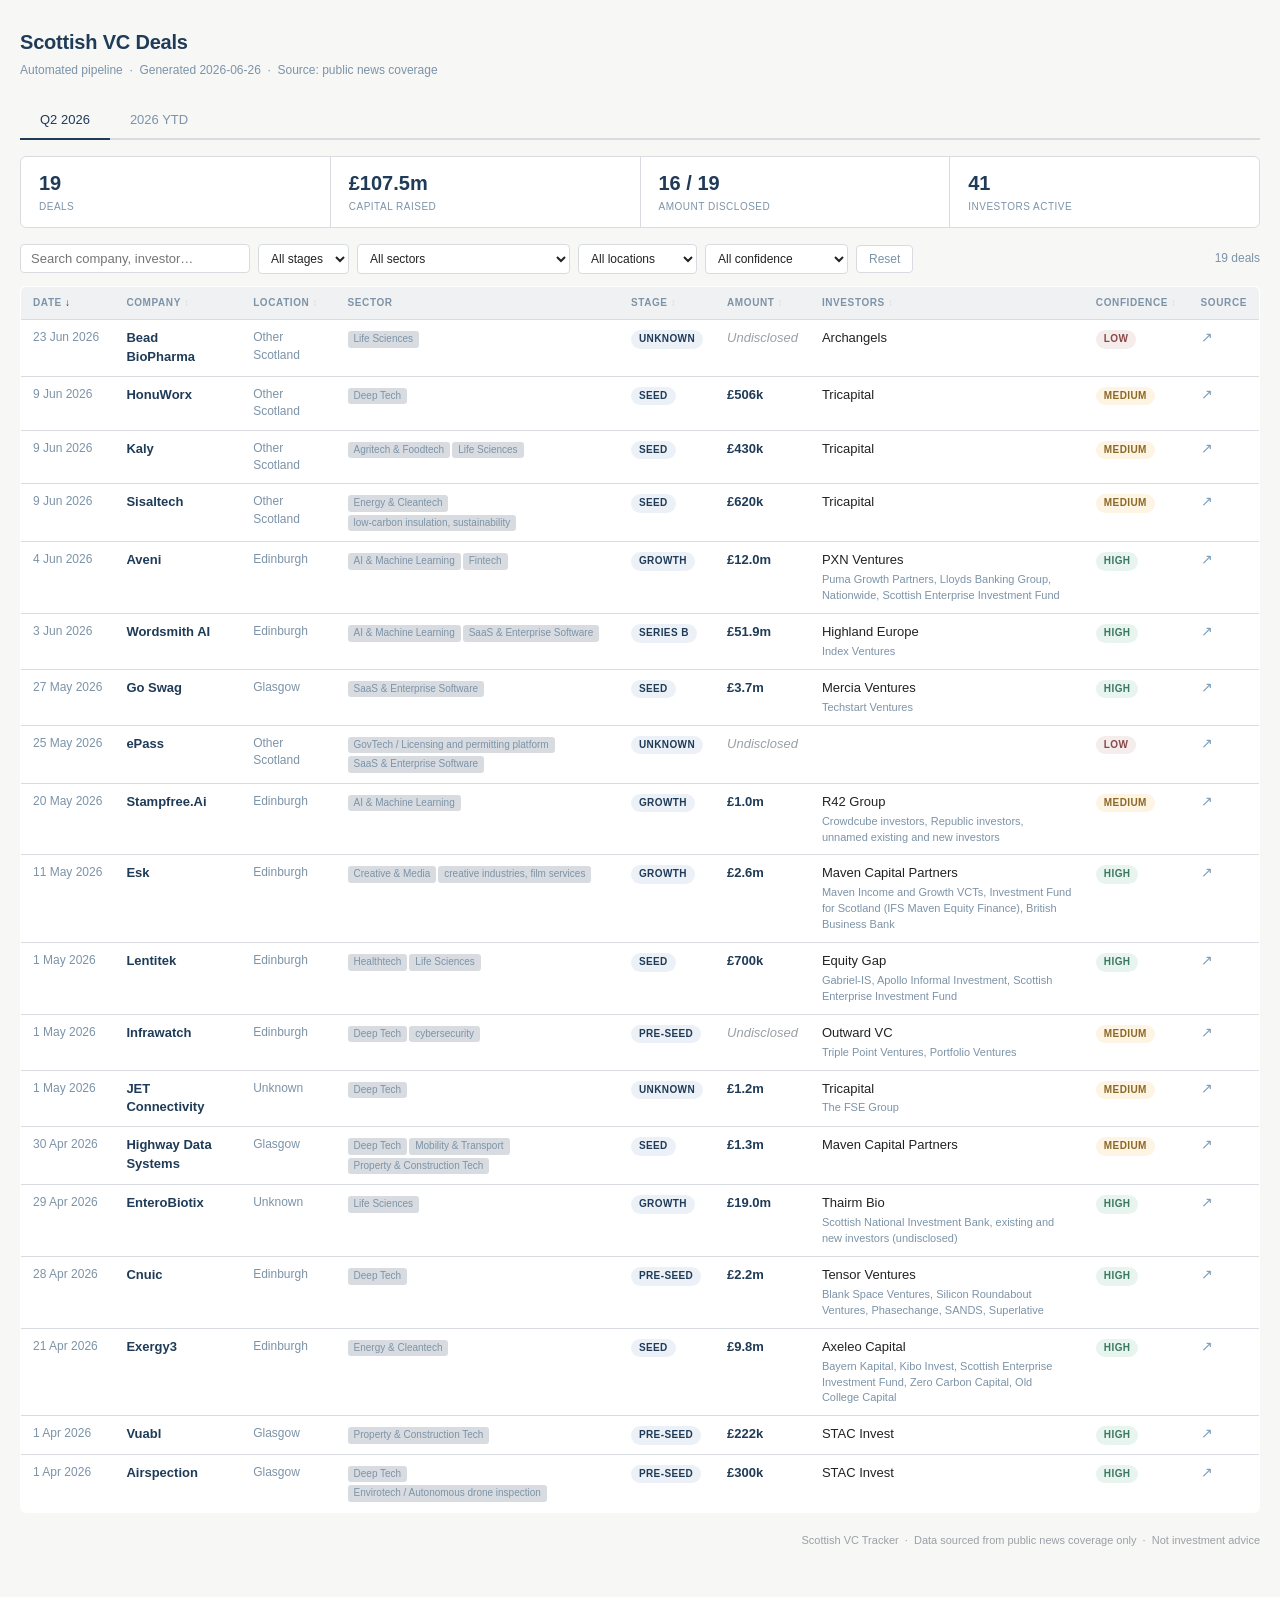
==== docs/deals/index.html @ 168deae0 "subfolders in docs folder" ====
<!DOCTYPE html>
<html lang="en">
<head>
  <meta charset="utf-8">
  <meta name="viewport" content="width=device-width, initial-scale=1">
  <title>Scottish VC Deals — Q2 2026 / 2026 YTD</title>
  <style>
    :root {
      --navy:       #1F3B57;
      --slate:      #7C93A8;
      --grey:       #9AA0A6;
      --light-grey: #D8DCE0;
      --blue:       #7B9EB9;
      --green:      #6BA58A;
      --gold:       #C49A5A;
      --maroon:     #A07878;
      --tan:        #A89B8C;
      --ink:        #222222;
      --bg:         #F7F7F6;
      --white:      #FFFFFF;
    }
    *, *::before, *::after { box-sizing: border-box; margin: 0; padding: 0; }
    body {
      font-family: "Helvetica Neue", Helvetica, Arial, sans-serif;
      font-size: 13px;
      color: var(--ink);
      background: var(--bg);
      line-height: 1.45;
    }
    a { color: inherit; text-decoration: none; }

    .container { max-width: 1280px; margin: 0 auto; padding: 28px 20px 48px; }

    /* ── header ── */
    header { margin-bottom: 24px; }
    header h1 { font-size: 20px; font-weight: 700; color: var(--navy); letter-spacing: -0.01em; }
    header p { color: var(--slate); font-size: 12px; margin-top: 5px; }

    /* ── tabs ── */
    .tabs {
      display: flex;
      gap: 0;
      margin-bottom: 16px;
      border-bottom: 2px solid var(--light-grey);
    }
    .tab {
      padding: 8px 20px;
      cursor: pointer;
      color: var(--slate);
      font-size: 13px;
      font-weight: 500;
      border-bottom: 2px solid transparent;
      margin-bottom: -2px;
      transition: color 0.1s;
    }
    .tab.active { color: var(--navy); border-bottom-color: var(--navy); }
    .tab:hover:not(.active) { color: var(--ink); }

    /* ── stats bar ── */
    .stats-bar {
      display: flex;
      flex-wrap: wrap;
      gap: 0;
      margin-bottom: 16px;
      background: var(--white);
      border: 1px solid var(--light-grey);
      border-radius: 6px;
      overflow: hidden;
    }
    .stat {
      flex: 1;
      min-width: 110px;
      padding: 12px 18px;
      border-right: 1px solid var(--light-grey);
    }
    .stat:last-child { border-right: none; }
    .stat-value { font-size: 20px; font-weight: 700; color: var(--navy); }
    .stat-label { font-size: 10px; color: var(--slate); text-transform: uppercase; letter-spacing: 0.05em; margin-top: 2px; }

    /* ── controls ── */
    .controls {
      display: flex;
      flex-wrap: wrap;
      align-items: center;
      gap: 8px;
      margin-bottom: 12px;
    }
    .controls input[type="text"] {
      padding: 6px 10px;
      border: 1px solid var(--light-grey);
      border-radius: 4px;
      font-size: 13px;
      width: 230px;
      background: var(--white);
      outline: none;
    }
    .controls input[type="text"]:focus { border-color: var(--blue); }
    .controls select {
      padding: 6px 8px;
      border: 1px solid var(--light-grey);
      border-radius: 4px;
      font-size: 12px;
      color: var(--ink);
      background: var(--white);
      cursor: pointer;
      outline: none;
    }
    .controls select:focus { border-color: var(--blue); }
    .btn-reset {
      padding: 6px 12px;
      border: 1px solid var(--light-grey);
      border-radius: 4px;
      background: var(--white);
      color: var(--slate);
      font-size: 12px;
      cursor: pointer;
    }
    .btn-reset:hover { color: var(--ink); border-color: var(--grey); }
    .result-count { color: var(--slate); font-size: 12px; margin-left: auto; }

    /* ── table ── */
    .table-wrap { overflow-x: auto; }
    table {
      width: 100%;
      border-collapse: collapse;
      background: var(--white);
      border: 1px solid var(--light-grey);
      border-radius: 6px;
      overflow: hidden;
      min-width: 860px;
    }
    thead th {
      text-align: left;
      padding: 9px 12px;
      font-size: 10px;
      font-weight: 600;
      color: var(--slate);
      text-transform: uppercase;
      letter-spacing: 0.06em;
      background: #F0F1F2;
      border-bottom: 1px solid var(--light-grey);
      white-space: nowrap;
      cursor: pointer;
      user-select: none;
    }
    thead th:last-child { cursor: default; }
    thead th:hover:not(:last-child) { color: var(--navy); }
    .sort-icon { color: var(--light-grey); margin-left: 3px; font-style: normal; }
    th.sort-asc .sort-icon, th.sort-desc .sort-icon { color: var(--navy); }
    tbody tr { border-bottom: 1px solid var(--light-grey); transition: background 0.08s; }
    tbody tr:last-child { border-bottom: none; }
    tbody tr:hover { background: #F4F5F6; }
    td { padding: 9px 12px; vertical-align: top; }

    /* ── cell styles ── */
    .date { color: var(--slate); white-space: nowrap; font-size: 12px; }
    .company-name { font-weight: 600; color: var(--navy); }
    .headline { font-size: 11px; color: var(--grey); margin-top: 2px; line-height: 1.35; max-width: 260px; }
    .location { color: var(--slate); font-size: 12px; }
    .sector-tag {
      display: inline-block;
      padding: 1px 6px;
      border-radius: 3px;
      background: var(--light-grey);
      color: var(--slate);
      font-size: 10px;
      margin: 1px 2px 1px 0;
      white-space: nowrap;
    }
    .badge {
      display: inline-block;
      padding: 2px 8px;
      border-radius: 10px;
      font-size: 10px;
      font-weight: 600;
      text-transform: uppercase;
      letter-spacing: 0.04em;
      white-space: nowrap;
    }
    .badge-stage { background: #ECF1F7; color: var(--navy); }
    .badge-high   { background: #E8F4EF; color: #3A7860; }
    .badge-medium { background: #FEF4E3; color: #8A6828; }
    .badge-low    { background: #F5ECEC; color: #8A4848; }
    .amount { font-weight: 600; color: var(--navy); white-space: nowrap; }
    .amount-undisclosed { color: var(--grey); font-style: italic; white-space: nowrap; }
    .lead-investor { font-weight: 500; }
    .other-investors { color: var(--slate); font-size: 11px; margin-top: 2px; }
    .source-link {
      color: var(--blue);
      font-size: 14px;
      display: inline-block;
      line-height: 1;
    }
    .source-link:hover { color: var(--navy); }

    /* ── no results ── */
    .no-results {
      display: none;
      text-align: center;
      padding: 48px 24px;
      color: var(--grey);
      background: var(--white);
      border: 1px solid var(--light-grey);
      border-radius: 6px;
      margin-top: 0;
    }

    /* ── footer ── */
    footer {
      margin-top: 20px;
      color: var(--grey);
      font-size: 11px;
      text-align: right;
    }
  </style>
</head>
<body>
<div class="container">

  <header>
    <h1>Scottish VC Deals</h1>
    <p>Automated pipeline &nbsp;·&nbsp; Generated 2026-06-26 &nbsp;·&nbsp; Source: public news coverage</p>
  </header>

  <div class="tabs">
    <div class="tab active" data-window="quarter" id="tab-quarter">Q2 2026</div>
    <div class="tab" data-window="ytd" id="tab-ytd">2026 YTD</div>
  </div>

  <div class="stats-bar">
    <div class="stat">
      <div class="stat-value" id="stat-deals">—</div>
      <div class="stat-label">Deals</div>
    </div>
    <div class="stat">
      <div class="stat-value" id="stat-capital">—</div>
      <div class="stat-label">Capital raised</div>
    </div>
    <div class="stat">
      <div class="stat-value" id="stat-disclosed">—</div>
      <div class="stat-label">Amount disclosed</div>
    </div>
    <div class="stat">
      <div class="stat-value" id="stat-investors">—</div>
      <div class="stat-label">Investors active</div>
    </div>
  </div>

  <div class="controls">
    <input type="text" id="search" placeholder="Search company, investor…" autocomplete="off">
    <select id="filter-stage"><option value="">All stages</option></select>
    <select id="filter-sector"><option value="">All sectors</option></select>
    <select id="filter-location"><option value="">All locations</option></select>
    <select id="filter-confidence">
      <option value="">All confidence</option>
      <option value="high">High confidence</option>
      <option value="medium">Medium confidence</option>
      <option value="low">Low confidence</option>
    </select>
    <button class="btn-reset" id="btn-reset">Reset</button>
    <span class="result-count" id="result-count"></span>
  </div>

  <div class="table-wrap">
    <table id="deals-table">
      <thead>
        <tr>
          <th data-col="announcement_date">Date<i class="sort-icon">↕</i></th>
          <th data-col="company_name">Company<i class="sort-icon">↕</i></th>
          <th data-col="company_location">Location<i class="sort-icon">↕</i></th>
          <th>Sector</th>
          <th data-col="round_type">Stage<i class="sort-icon">↕</i></th>
          <th data-col="amount_gbp_millions">Amount<i class="sort-icon">↕</i></th>
          <th data-col="lead_investor">Investors<i class="sort-icon">↕</i></th>
          <th data-col="confidence">Confidence<i class="sort-icon">↕</i></th>
          <th>Source</th>
        </tr>
      </thead>
      <tbody id="deals-tbody"></tbody>
    </table>
    <div class="no-results" id="no-results">No deals match your filters.</div>
  </div>

  <footer>Scottish VC Tracker &nbsp;·&nbsp; Data sourced from public news coverage only &nbsp;·&nbsp; Not investment advice</footer>

</div>
<script>
const DATA = {"quarter_label":"Q2 2026","year":2026,"generated":"2026-06-26","quarter_deals":[{"id":"bead-biopharma_unknown_2026-06-23","company_name":"Bead BioPharma","company_location":"Other Scotland","company_sectors":["Life Sciences"],"round_type":"Unknown","amount_gbp_millions":null,"investors":["Archangels"],"lead_investor":"Archangels","announcement_date":"2026-06-23","source_url":"https://angelcapital.scot/news/scottish-biotech-bead-biopharma-emerges-from-stealth-mode-with-novel-cancer-drug-platform/","headline":"Scottish biotech Bead BioPharma emerges from stealth mode with novel cancer drug platform","confidence":"low"},{"id":"honuworx_seed_2026-06-09","company_name":"HonuWorx","company_location":"Other Scotland","company_sectors":["Deep Tech"],"round_type":"Seed","amount_gbp_millions":0.506,"investors":["Tricapital"],"lead_investor":"Tricapital","announcement_date":"2026-06-09","source_url":"https://angelcapital.scot/deals/tricapital-scots-syndicate-leads-3m-plus-deals-and-unveils-key-hire/","headline":"Tricapital: Scots syndicate leads £3m-plus deals and unveils key hire","confidence":"medium"},{"id":"kaly_seed_2026-06-09","company_name":"Kaly","company_location":"Other Scotland","company_sectors":["Agritech & Foodtech","Life Sciences"],"round_type":"Seed","amount_gbp_millions":0.43,"investors":["Tricapital"],"lead_investor":"Tricapital","announcement_date":"2026-06-09","source_url":"https://angelcapital.scot/deals/tricapital-scots-syndicate-leads-3m-plus-deals-and-unveils-key-hire/","headline":"Tricapital: Scots syndicate leads £3m-plus deals and unveils key hire","confidence":"medium"},{"id":"sisaltech_seed_2026-06-09","company_name":"Sisaltech","company_location":"Other Scotland","company_sectors":["Energy & Cleantech","low-carbon insulation, sustainability"],"round_type":"Seed","amount_gbp_millions":0.62,"investors":["Tricapital"],"lead_investor":"Tricapital","announcement_date":"2026-06-09","source_url":"https://angelcapital.scot/deals/tricapital-scots-syndicate-leads-3m-plus-deals-and-unveils-key-hire/","headline":"Tricapital: Scots syndicate leads £3m-plus deals and unveils key hire","confidence":"medium"},{"id":"aveni_growth_2026-06-04","company_name":"Aveni","company_location":"Edinburgh","company_sectors":["AI & Machine Learning","Fintech"],"round_type":"Growth","amount_gbp_millions":12.0,"investors":["PXN Ventures","Puma Growth Partners","Lloyds Banking Group","Nationwide","Scottish Enterprise Investment Fund"],"lead_investor":"PXN Ventures","announcement_date":"2026-06-04","source_url":"https://scottishfinancialreview.com/2026/06/04/aveni-edinburgh-ai-wealth-startup-raises-12m/","headline":"Aveni, Edinburgh AI wealth startup, raises £12m","confidence":"high"},{"id":"wordsmith-ai_series-b_2026-06-03","company_name":"Wordsmith AI","company_location":"Edinburgh","company_sectors":["AI & Machine Learning","SaaS & Enterprise Software"],"round_type":"Series B","amount_gbp_millions":51.87,"investors":["Highland Europe","Index Ventures"],"lead_investor":"Highland Europe","announcement_date":"2026-06-03","source_url":"https://www.eu-startups.com/2026/06/edinburgh-based-wordsmith-raises-e60-2-million-series-b-to-scale-legal-ai-platform-for-in-house-teams/","headline":"Edinburgh-based Wordsmith raises €60.2 million Series B to scale legal AI platform","confidence":"high"},{"id":"go-swag_seed_2026-05-27","company_name":"Go Swag","company_location":"Glasgow","company_sectors":["SaaS & Enterprise Software"],"round_type":"Seed","amount_gbp_millions":3.705,"investors":["Mercia Ventures","Techstart Ventures"],"lead_investor":"Mercia Ventures","announcement_date":"2026-05-27","source_url":"https://www.uktechnews.info/category/region/scotland/","headline":"Go Swag raises $5 million led by Mercia Ventures","confidence":"high"},{"id":"epass_unknown_2026-05-25","company_name":"ePass","company_location":"Other Scotland","company_sectors":["GovTech / Licensing and permitting platform","SaaS & Enterprise Software"],"round_type":"Unknown","amount_gbp_millions":null,"investors":[],"lead_investor":"","announcement_date":"2026-05-25","source_url":"https://scottishbusinessnews.net/govtech-startup-epass-rolls-out-nationwide-platform-after-1m-debut-year/","headline":"GovTech startup ePass rolls out nationwide platform after £1m debut year","confidence":"low"},{"id":"stampfreeai_growth_2026-05-20","company_name":"Stampfree.Ai","company_location":"Edinburgh","company_sectors":["AI & Machine Learning"],"round_type":"Growth","amount_gbp_millions":1.03,"investors":["R42 Group","Crowdcube investors","Republic investors","unnamed existing and new investors"],"lead_investor":"R42 Group","announcement_date":"2026-05-20","source_url":"https://www.digit.fyi/edinburgh-ai-ecommerce-firm-raises-over-1m-in-new-investment/","headline":"Edinburgh AI ecommerce firm raises over £1m in new investment","confidence":"medium"},{"id":"esk_growth_2026-05-11","company_name":"Esk","company_location":"Edinburgh","company_sectors":["Creative & Media","creative industries, film services"],"round_type":"Growth","amount_gbp_millions":2.6,"investors":["Maven Capital Partners","Maven Income and Growth VCTs","Investment Fund for Scotland (IFS Maven Equity Finance)","British Business Bank"],"lead_investor":"Maven Capital Partners","announcement_date":"2026-05-11","source_url":"https://www.mavencp.com/latest-news/maven-leads-2.6-million-funding-round-in-esk","headline":"Maven leads £2.6 million funding round in Esk","confidence":"high"},{"id":"lentitek_seed_2026-05-01","company_name":"Lentitek","company_location":"Edinburgh","company_sectors":["Healthtech","Life Sciences"],"round_type":"Seed","amount_gbp_millions":0.7,"investors":["Equity Gap","Gabriel-IS","Apollo Informal Investment","Scottish Enterprise Investment Fund"],"lead_investor":"Equity Gap","announcement_date":"2026-05-01","source_url":"https://angelcapital.scot/news/lentitek-raises-700k-for-cancer-treatment-technology/","headline":"Lentitek raises £700k for cancer treatment technology","confidence":"high"},{"id":"infrawatch_pre-seed_2026-05-01","company_name":"Infrawatch","company_location":"Edinburgh","company_sectors":["Deep Tech","cybersecurity"],"round_type":"Pre-Seed","amount_gbp_millions":null,"investors":["Outward VC","Triple Point Ventures","Portfolio Ventures"],"lead_investor":"Outward VC","announcement_date":"2026-05-01","source_url":"https://theedinburghreporter.co.uk/2026/05/edinburgh-cyber-security-start-up-raises-millions-in-pre-seed-round/","headline":"Edinburgh cyber security start up raises millions in pre-seed round","confidence":"medium"},{"id":"jet-connectivity_unknown_2026-05-01","company_name":"JET Connectivity","company_location":"Unknown","company_sectors":["Deep Tech"],"round_type":"Unknown","amount_gbp_millions":1.2,"investors":["Tricapital","The FSE Group"],"lead_investor":"Tricapital","announcement_date":"2026-05-01","source_url":"https://angelcapital.scot/deals/tricapital-angels-leads-1-2m-investment-into-sovereign-dual-use-5g-solutions/","headline":"TRICAPITAL Angels leads £1.2m investment into sovereign dual use 5G solutions","confidence":"medium"},{"id":"highway-data-systems_seed_2026-04-30","company_name":"Highway Data Systems","company_location":"Glasgow","company_sectors":["Deep Tech","Mobility & Transport","Property & Construction Tech"],"round_type":"Seed","amount_gbp_millions":1.25,"investors":["Maven Capital Partners"],"lead_investor":"Maven Capital Partners","announcement_date":"2026-04-30","source_url":"https://www.uktechnews.info/category/region/scotland/","headline":"Investment Fund for Scotland Maven Equity Finance invests £1.25 million in Highway Data Systems","confidence":"medium"},{"id":"enterobiotix_growth_2026-04-29","company_name":"EnteroBiotix","company_location":"Unknown","company_sectors":["Life Sciences"],"round_type":"Growth","amount_gbp_millions":19.0,"investors":["Thairm Bio","Scottish National Investment Bank","existing and new investors (undisclosed)"],"lead_investor":"Thairm Bio","announcement_date":"2026-04-29","source_url":"https://scottishfinancialreview.com/2026/04/29/enterobiotix-bellshill-biopharma-raises-19m/","headline":"EnteroBiotix, Bellshill biopharma, raises £19m","confidence":"high"},{"id":"cnuic_pre-seed_2026-04-28","company_name":"Cnuic","company_location":"Edinburgh","company_sectors":["Deep Tech"],"round_type":"Pre-Seed","amount_gbp_millions":2.223,"investors":["Tensor Ventures","Blank Space Ventures","Silicon Roundabout Ventures","Phasechange","SANDS","Superlative"],"lead_investor":"Tensor Ventures","announcement_date":"2026-04-28","source_url":"https://tech.eu/2026/04/28/cnuic-secures-eur3m-pre-seed-to-unlock-next-generation-photonic-chip-production/","headline":"Cnuic secures $3m pre-seed to unlock next-generation photonic chip production","confidence":"high"},{"id":"exergy3_seed_2026-04-21","company_name":"Exergy3","company_location":"Edinburgh","company_sectors":["Energy & Cleantech"],"round_type":"Seed","amount_gbp_millions":9.838,"investors":["Axeleo Capital","Bayern Kapital","Kibo Invest","Scottish Enterprise Investment Fund","Zero Carbon Capital","Old College Capital"],"lead_investor":"Axeleo Capital","announcement_date":"2026-04-21","source_url":"https://www.eu-startups.com/2026/04/edinburghs-exergy3-raises-e11-4-million-to-turn-surplus-renewable-power-into-clean-industrial-heat/","headline":"Edinburgh's Exergy3 raises €11.4 million to turn surplus renewable power into clean industrial heat","confidence":"high"},{"id":"vuabl_pre-seed_2026-04-01","company_name":"Vuabl","company_location":"Glasgow","company_sectors":["Property & Construction Tech"],"round_type":"Pre-Seed","amount_gbp_millions":0.222,"investors":["STAC Invest"],"lead_investor":"STAC Invest","announcement_date":"2026-04-01","source_url":"https://businesscloud.co.uk/live-blog/stac-backs-three-scottish-deeptech-companies/","headline":"STAC backs three Scottish deeptech companies with £772k","confidence":"high"},{"id":"airspection_pre-seed_2026-04-01","company_name":"Airspection","company_location":"Glasgow","company_sectors":["Deep Tech","Envirotech / Autonomous drone inspection"],"round_type":"Pre-Seed","amount_gbp_millions":0.3,"investors":["STAC Invest"],"lead_investor":"STAC Invest","announcement_date":"2026-04-01","source_url":"https://businesscloud.co.uk/live-blog/stac-backs-three-scottish-deeptech-companies/","headline":"STAC backs three Scottish deeptech companies with £772k","confidence":"high"}],"ytd_deals":[{"id":"bead-biopharma_unknown_2026-06-23","company_name":"Bead BioPharma","company_location":"Other Scotland","company_sectors":["Life Sciences"],"round_type":"Unknown","amount_gbp_millions":null,"investors":["Archangels"],"lead_investor":"Archangels","announcement_date":"2026-06-23","source_url":"https://angelcapital.scot/news/scottish-biotech-bead-biopharma-emerges-from-stealth-mode-with-novel-cancer-drug-platform/","headline":"Scottish biotech Bead BioPharma emerges from stealth mode with novel cancer drug platform","confidence":"low"},{"id":"honuworx_seed_2026-06-09","company_name":"HonuWorx","company_location":"Other Scotland","company_sectors":["Deep Tech"],"round_type":"Seed","amount_gbp_millions":0.506,"investors":["Tricapital"],"lead_investor":"Tricapital","announcement_date":"2026-06-09","source_url":"https://angelcapital.scot/deals/tricapital-scots-syndicate-leads-3m-plus-deals-and-unveils-key-hire/","headline":"Tricapital: Scots syndicate leads £3m-plus deals and unveils key hire","confidence":"medium"},{"id":"kaly_seed_2026-06-09","company_name":"Kaly","company_location":"Other Scotland","company_sectors":["Agritech & Foodtech","Life Sciences"],"round_type":"Seed","amount_gbp_millions":0.43,"investors":["Tricapital"],"lead_investor":"Tricapital","announcement_date":"2026-06-09","source_url":"https://angelcapital.scot/deals/tricapital-scots-syndicate-leads-3m-plus-deals-and-unveils-key-hire/","headline":"Tricapital: Scots syndicate leads £3m-plus deals and unveils key hire","confidence":"medium"},{"id":"sisaltech_seed_2026-06-09","company_name":"Sisaltech","company_location":"Other Scotland","company_sectors":["Energy & Cleantech","low-carbon insulation, sustainability"],"round_type":"Seed","amount_gbp_millions":0.62,"investors":["Tricapital"],"lead_investor":"Tricapital","announcement_date":"2026-06-09","source_url":"https://angelcapital.scot/deals/tricapital-scots-syndicate-leads-3m-plus-deals-and-unveils-key-hire/","headline":"Tricapital: Scots syndicate leads £3m-plus deals and unveils key hire","confidence":"medium"},{"id":"aveni_growth_2026-06-04","company_name":"Aveni","company_location":"Edinburgh","company_sectors":["AI & Machine Learning","Fintech"],"round_type":"Growth","amount_gbp_millions":12.0,"investors":["PXN Ventures","Puma Growth Partners","Lloyds Banking Group","Nationwide","Scottish Enterprise Investment Fund"],"lead_investor":"PXN Ventures","announcement_date":"2026-06-04","source_url":"https://scottishfinancialreview.com/2026/06/04/aveni-edinburgh-ai-wealth-startup-raises-12m/","headline":"Aveni, Edinburgh AI wealth startup, raises £12m","confidence":"high"},{"id":"wordsmith-ai_series-b_2026-06-03","company_name":"Wordsmith AI","company_location":"Edinburgh","company_sectors":["AI & Machine Learning","SaaS & Enterprise Software"],"round_type":"Series B","amount_gbp_millions":51.87,"investors":["Highland Europe","Index Ventures"],"lead_investor":"Highland Europe","announcement_date":"2026-06-03","source_url":"https://www.eu-startups.com/2026/06/edinburgh-based-wordsmith-raises-e60-2-million-series-b-to-scale-legal-ai-platform-for-in-house-teams/","headline":"Edinburgh-based Wordsmith raises €60.2 million Series B to scale legal AI platform","confidence":"high"},{"id":"go-swag_seed_2026-05-27","company_name":"Go Swag","company_location":"Glasgow","company_sectors":["SaaS & Enterprise Software"],"round_type":"Seed","amount_gbp_millions":3.705,"investors":["Mercia Ventures","Techstart Ventures"],"lead_investor":"Mercia Ventures","announcement_date":"2026-05-27","source_url":"https://www.uktechnews.info/category/region/scotland/","headline":"Go Swag raises $5 million led by Mercia Ventures","confidence":"high"},{"id":"epass_unknown_2026-05-25","company_name":"ePass","company_location":"Other Scotland","company_sectors":["GovTech / Licensing and permitting platform","SaaS & Enterprise Software"],"round_type":"Unknown","amount_gbp_millions":null,"investors":[],"lead_investor":"","announcement_date":"2026-05-25","source_url":"https://scottishbusinessnews.net/govtech-startup-epass-rolls-out-nationwide-platform-after-1m-debut-year/","headline":"GovTech startup ePass rolls out nationwide platform after £1m debut year","confidence":"low"},{"id":"stampfreeai_growth_2026-05-20","company_name":"Stampfree.Ai","company_location":"Edinburgh","company_sectors":["AI & Machine Learning"],"round_type":"Growth","amount_gbp_millions":1.03,"investors":["R42 Group","Crowdcube investors","Republic investors","unnamed existing and new investors"],"lead_investor":"R42 Group","announcement_date":"2026-05-20","source_url":"https://www.digit.fyi/edinburgh-ai-ecommerce-firm-raises-over-1m-in-new-investment/","headline":"Edinburgh AI ecommerce firm raises over £1m in new investment","confidence":"medium"},{"id":"esk_growth_2026-05-11","company_name":"Esk","company_location":"Edinburgh","company_sectors":["Creative & Media","creative industries, film services"],"round_type":"Growth","amount_gbp_millions":2.6,"investors":["Maven Capital Partners","Maven Income and Growth VCTs","Investment Fund for Scotland (IFS Maven Equity Finance)","British Business Bank"],"lead_investor":"Maven Capital Partners","announcement_date":"2026-05-11","source_url":"https://www.mavencp.com/latest-news/maven-leads-2.6-million-funding-round-in-esk","headline":"Maven leads £2.6 million funding round in Esk","confidence":"high"},{"id":"lentitek_seed_2026-05-01","company_name":"Lentitek","company_location":"Edinburgh","company_sectors":["Healthtech","Life Sciences"],"round_type":"Seed","amount_gbp_millions":0.7,"investors":["Equity Gap","Gabriel-IS","Apollo Informal Investment","Scottish Enterprise Investment Fund"],"lead_investor":"Equity Gap","announcement_date":"2026-05-01","source_url":"https://angelcapital.scot/news/lentitek-raises-700k-for-cancer-treatment-technology/","headline":"Lentitek raises £700k for cancer treatment technology","confidence":"high"},{"id":"infrawatch_pre-seed_2026-05-01","company_name":"Infrawatch","company_location":"Edinburgh","company_sectors":["Deep Tech","cybersecurity"],"round_type":"Pre-Seed","amount_gbp_millions":null,"investors":["Outward VC","Triple Point Ventures","Portfolio Ventures"],"lead_investor":"Outward VC","announcement_date":"2026-05-01","source_url":"https://theedinburghreporter.co.uk/2026/05/edinburgh-cyber-security-start-up-raises-millions-in-pre-seed-round/","headline":"Edinburgh cyber security start up raises millions in pre-seed round","confidence":"medium"},{"id":"jet-connectivity_unknown_2026-05-01","company_name":"JET Connectivity","company_location":"Unknown","company_sectors":["Deep Tech"],"round_type":"Unknown","amount_gbp_millions":1.2,"investors":["Tricapital","The FSE Group"],"lead_investor":"Tricapital","announcement_date":"2026-05-01","source_url":"https://angelcapital.scot/deals/tricapital-angels-leads-1-2m-investment-into-sovereign-dual-use-5g-solutions/","headline":"TRICAPITAL Angels leads £1.2m investment into sovereign dual use 5G solutions","confidence":"medium"},{"id":"highway-data-systems_seed_2026-04-30","company_name":"Highway Data Systems","company_location":"Glasgow","company_sectors":["Deep Tech","Mobility & Transport","Property & Construction Tech"],"round_type":"Seed","amount_gbp_millions":1.25,"investors":["Maven Capital Partners"],"lead_investor":"Maven Capital Partners","announcement_date":"2026-04-30","source_url":"https://www.uktechnews.info/category/region/scotland/","headline":"Investment Fund for Scotland Maven Equity Finance invests £1.25 million in Highway Data Systems","confidence":"medium"},{"id":"enterobiotix_growth_2026-04-29","company_name":"EnteroBiotix","company_location":"Unknown","company_sectors":["Life Sciences"],"round_type":"Growth","amount_gbp_millions":19.0,"investors":["Thairm Bio","Scottish National Investment Bank","existing and new investors (undisclosed)"],"lead_investor":"Thairm Bio","announcement_date":"2026-04-29","source_url":"https://scottishfinancialreview.com/2026/04/29/enterobiotix-bellshill-biopharma-raises-19m/","headline":"EnteroBiotix, Bellshill biopharma, raises £19m","confidence":"high"},{"id":"cnuic_pre-seed_2026-04-28","company_name":"Cnuic","company_location":"Edinburgh","company_sectors":["Deep Tech"],"round_type":"Pre-Seed","amount_gbp_millions":2.223,"investors":["Tensor Ventures","Blank Space Ventures","Silicon Roundabout Ventures","Phasechange","SANDS","Superlative"],"lead_investor":"Tensor Ventures","announcement_date":"2026-04-28","source_url":"https://tech.eu/2026/04/28/cnuic-secures-eur3m-pre-seed-to-unlock-next-generation-photonic-chip-production/","headline":"Cnuic secures $3m pre-seed to unlock next-generation photonic chip production","confidence":"high"},{"id":"exergy3_seed_2026-04-21","company_name":"Exergy3","company_location":"Edinburgh","company_sectors":["Energy & Cleantech"],"round_type":"Seed","amount_gbp_millions":9.838,"investors":["Axeleo Capital","Bayern Kapital","Kibo Invest","Scottish Enterprise Investment Fund","Zero Carbon Capital","Old College Capital"],"lead_investor":"Axeleo Capital","announcement_date":"2026-04-21","source_url":"https://www.eu-startups.com/2026/04/edinburghs-exergy3-raises-e11-4-million-to-turn-surplus-renewable-power-into-clean-industrial-heat/","headline":"Edinburgh's Exergy3 raises €11.4 million to turn surplus renewable power into clean industrial heat","confidence":"high"},{"id":"vuabl_pre-seed_2026-04-01","company_name":"Vuabl","company_location":"Glasgow","company_sectors":["Property & Construction Tech"],"round_type":"Pre-Seed","amount_gbp_millions":0.222,"investors":["STAC Invest"],"lead_investor":"STAC Invest","announcement_date":"2026-04-01","source_url":"https://businesscloud.co.uk/live-blog/stac-backs-three-scottish-deeptech-companies/","headline":"STAC backs three Scottish deeptech companies with £772k","confidence":"high"},{"id":"airspection_pre-seed_2026-04-01","company_name":"Airspection","company_location":"Glasgow","company_sectors":["Deep Tech","Envirotech / Autonomous drone inspection"],"round_type":"Pre-Seed","amount_gbp_millions":0.3,"investors":["STAC Invest"],"lead_investor":"STAC Invest","announcement_date":"2026-04-01","source_url":"https://businesscloud.co.uk/live-blog/stac-backs-three-scottish-deeptech-companies/","headline":"STAC backs three Scottish deeptech companies with £772k","confidence":"high"},{"id":"bioliberty_series-a_2026-03-31","company_name":"Bioliberty","company_location":"Edinburgh","company_sectors":["Deep Tech","Healthtech","SaaS & Enterprise Software"],"round_type":"Series A","amount_gbp_millions":6.2,"investors":["Scottish National Investment Bank","Archangels","Eos Advisory","Old College Capital","Hanna Capital SEZC","Conduit Connect"],"lead_investor":"Scottish National Investment Bank","announcement_date":"2026-03-31","source_url":"https://angelcapital.scot/deals/healthtech-firm-bioliberty-to-accelerate-international-growth-with-new-investment/","headline":"Healthtech firm Bioliberty to accelerate international growth with new investment","confidence":"high"},{"id":"earth-blox_series-a_2026-03-31","company_name":"Earth Blox","company_location":"Edinburgh","company_sectors":["Climate tech / Nature risk analytics","Energy & Cleantech","Fintech","SaaS & Enterprise Software"],"round_type":"Series A","amount_gbp_millions":6.0,"investors":["PXN Ventures","Scottish Enterprise Investment Fund","Archangels","European Space Agency"],"lead_investor":"PXN Ventures","announcement_date":"2026-03-31","source_url":"https://angelcapital.scot/deals/earth-blox-secures-6m-to-help-businesses-and-banks-finance-the-transition-to-a-nature-positive-economy/","headline":"Earth Blox secures £6m to help businesses and banks finance the transition to a nature-positive economy","confidence":"high"},{"id":"entourage-ai_pre-seed_2026-03-18","company_name":"Entourage AI","company_location":"Glasgow","company_sectors":["AI & Machine Learning","Healthtech"],"round_type":"Pre-Seed","amount_gbp_millions":3.705,"investors":["Provision","GU Holdings Ltd (University of Glasgow)","David Peterson","Brad Peltz","angel investors"],"lead_investor":"Provision","announcement_date":"2026-03-18","source_url":"https://scottishfinancialreview.com/2026/03/18/entourage-ai-glasgow-uni-health-spinout-in-5m-raise/","headline":"Entourage AI, Glasgow uni health spinout, in $5m raise","confidence":"high"},{"id":"biocaptiva_seed_2026-03-10","company_name":"Biocaptiva","company_location":"Edinburgh","company_sectors":["Life Sciences"],"round_type":"Seed","amount_gbp_millions":1.58,"investors":["Archangels","Old College Capital","British Business Investments","Scottish Enterprise Investment Fund","EverQuest Capital Partners"],"lead_investor":"Archangels","announcement_date":"2026-03-10","source_url":"https://angelcapital.scot/deals/edinburgh-uni-spin-out-at-cutting-edge-of-cancer-research-gets-1-6m-injection/","headline":"Edinburgh Uni spin-out at cutting edge of cancer research gets £1.6m injection","confidence":"high"},{"id":"swurf_pre-seed_2026-03-09","company_name":"Swurf","company_location":"Edinburgh","company_sectors":["Property & Construction Tech","SaaS & Enterprise Software","Worktech / Flexible workspace platform"],"round_type":"Pre-Seed","amount_gbp_millions":0.2,"investors":["Gareth Williams (Skyscanner co-founder)","Anna Lagerqvist Christopherson (Boda Bars)","unnamed HNW investors"],"lead_investor":"","announcement_date":"2026-03-09","source_url":"https://dailybusinessgroup.co.uk/2026/03/gibson-raises-200k-to-expand-swurf-platform/","headline":"SWURF raises £200k to expand platform","confidence":"medium"},{"id":"tilebio_seed_2026-03-03","company_name":"TileBio","company_location":"Glasgow","company_sectors":["Healthtech","AI & Machine Learning"],"round_type":"Seed","amount_gbp_millions":1.6,"investors":["Twin Path Ventures","Scottish Enterprise Investment Fund","GU Holdings Ltd (University of Glasgow)"],"lead_investor":"Twin Path Ventures","announcement_date":"2026-03-03","source_url":"https://glasgowcityofscienceandinnovation.com/glasgow-healthtech-spinout-raises-1-6m-to-transform-cancer-diagnosis-with-ai/","headline":"Glasgow healthtech spinout raises £1.6m to transform cancer diagnosis with AI","confidence":"high"},{"id":"quantcore_seed_2026-03-02","company_name":"Quantcore","company_location":"Glasgow","company_sectors":["Deep Tech"],"round_type":"Seed","amount_gbp_millions":2.5,"investors":["PXN Ventures","Blackfinch Ventures","Scottish Enterprise Investment Fund","Quantum Exponential","STAC Invest"],"lead_investor":"PXN Ventures","announcement_date":"2026-03-02","source_url":"https://angelcapital.scot/news/scottish-quantum-hardware-company-raises-2-5m-to-build-uks-sovereign-manufacturing-capability/","headline":"Scottish quantum hardware company raises £2.5m to build UK's sovereign manufacturing capability","confidence":"high"},{"id":"launchpad_series-a_2026-02-16","company_name":"Launchpad","company_location":"Edinburgh","company_sectors":["AI & Machine Learning","Deep Tech"],"round_type":"Series A","amount_gbp_millions":8.151,"investors":["PXN Ventures","Scottish National Investment Bank","Scottish Enterprise Investment Fund","Lavrock Ventures","Squadra Ventures","Ericsson Ventures","Lockheed Martin Ventures"],"lead_investor":"","announcement_date":"2026-02-16","source_url":"https://angelcapital.scot/news/launchpad-announces-pxn-ventures-as-its-newest-strategic-investor/","headline":"Launchpad announces PXN Ventures as its newest strategic investor","confidence":"high"},{"id":"nami-surgical_growth_2026-01-29","company_name":"Nami Surgical","company_location":"Glasgow","company_sectors":["Healthtech","SaaS & Enterprise Software"],"round_type":"Growth","amount_gbp_millions":1.9,"investors":["Eos Advisory","Maven Capital Partners (Investment Fund for Scotland)","Scottish Enterprise Investment Fund"],"lead_investor":"Eos Advisory","announcement_date":"2026-01-29","source_url":"https://www.scottish-enterprise-mediacentre.com/news/ultrasonic-surgery-specialist-nami-appoints-nikki-palfrey-as-ceo-and-completes-latest-investment-round","headline":"Ultrasonic surgery specialist Nami appoints Nikki Palfrey as CEO and completes latest investment round","confidence":"high"},{"id":"carbogenics_seed_2026-01-19","company_name":"Carbogenics","company_location":"Edinburgh","company_sectors":["Energy & Cleantech"],"round_type":"Seed","amount_gbp_millions":2.223,"investors":["Dangerous Ventures","Green Angel Ventures","Old College Capital","Scottish Enterprise Investment Fund"],"lead_investor":"","announcement_date":"2026-01-19","source_url":"https://adbioresources.org/newsroom/member-press-release-3-million-investment-for-edinburgh-based-specialist-bio-carbon-designer-carbogenics/","headline":"$3 Million Investment for Edinburgh-Based Specialist Bio-Carbon Designer Carbogenics","confidence":"medium"}]};

let currentWindow = "quarter";
let sortCol = "announcement_date";
let sortDir = -1;
let searchQuery = "";
let filterStage = "";
let filterSector = "";
let filterLocation = "";
let filterConfidence = "";

const MONTHS = ["Jan","Feb","Mar","Apr","May","Jun","Jul","Aug","Sep","Oct","Nov","Dec"];

function fmtDate(d) {
  if (!d) return "";
  const [y, m, day] = d.split("-");
  return `${parseInt(day)} ${MONTHS[+m - 1]} ${y}`;
}

function fmtAmount(m) {
  if (m === null || m === undefined) return null;
  if (m >= 1000) return "£" + (m / 1000).toFixed(1) + "bn";
  if (m >= 1) return "£" + m.toFixed(1) + "m";
  return "£" + Math.round(m * 1000) + "k";
}

function getDeals() {
  return currentWindow === "quarter" ? DATA.quarter_deals : DATA.ytd_deals;
}

function populateFilters() {
  const all = DATA.ytd_deals;
  const stages = [...new Set(all.map(d => d.round_type).filter(Boolean))].sort();
  const sectors = [...new Set(all.flatMap(d => d.company_sectors || []))].sort();
  const locs = [...new Set(all.map(d => d.company_location).filter(Boolean))].sort();

  const stageEl = document.getElementById("filter-stage");
  stages.forEach(s => stageEl.append(new Option(s, s)));

  const sectorEl = document.getElementById("filter-sector");
  sectors.forEach(s => sectorEl.append(new Option(s.length > 30 ? s.slice(0, 28) + "…" : s, s)));

  const locEl = document.getElementById("filter-location");
  locs.forEach(l => locEl.append(new Option(l, l)));
}

function applyFilters(deals) {
  const q = searchQuery.toLowerCase();
  return deals.filter(d => {
    if (filterStage && d.round_type !== filterStage) return false;
    if (filterSector && !(d.company_sectors || []).includes(filterSector)) return false;
    if (filterLocation && d.company_location !== filterLocation) return false;
    if (filterConfidence && d.confidence !== filterConfidence) return false;
    if (q) {
      const hay = [
        d.company_name, d.company_location,
        (d.company_sectors || []).join(" "),
        (d.investors || []).join(" "),
        d.headline,
      ].join(" ").toLowerCase();
      if (!hay.includes(q)) return false;
    }
    return true;
  });
}

function applySort(deals) {
  return [...deals].sort((a, b) => {
    let va = a[sortCol], vb = b[sortCol];
    if (sortCol === "amount_gbp_millions") {
      va = va ?? -1; vb = vb ?? -1;
    } else {
      va = (Array.isArray(va) ? va.join(",") : va ?? "").toString();
      vb = (Array.isArray(vb) ? vb.join(",") : vb ?? "").toString();
    }
    if (va < vb) return -sortDir;
    if (va > vb) return sortDir;
    return 0;
  });
}

function updateStats(filtered) {
  const disclosed = filtered.filter(d => d.amount_gbp_millions != null);
  const capital = disclosed.reduce((s, d) => s + d.amount_gbp_millions, 0);
  const investors = new Set(filtered.flatMap(d => d.investors || []));

  document.getElementById("stat-deals").textContent = filtered.length;
  document.getElementById("stat-capital").textContent = disclosed.length ? fmtAmount(capital) : "—";
  document.getElementById("stat-disclosed").textContent = disclosed.length + " / " + filtered.length;
  document.getElementById("stat-investors").textContent = investors.size;
}

function updateSortHeaders() {
  document.querySelectorAll("thead th[data-col]").forEach(th => {
    th.classList.remove("sort-asc", "sort-desc");
    const icon = th.querySelector(".sort-icon");
    if (th.dataset.col === sortCol) {
      th.classList.add(sortDir === 1 ? "sort-asc" : "sort-desc");
      if (icon) icon.textContent = sortDir === 1 ? "↑" : "↓";
    } else {
      if (icon) icon.textContent = "↕";
    }
  });
}

function render() {
  const deals = getDeals();
  const filtered = applyFilters(deals);
  const sorted = applySort(filtered);

  updateStats(filtered);
  updateSortHeaders();

  const count = document.getElementById("result-count");
  count.textContent = filtered.length === deals.length
    ? deals.length + " deal" + (deals.length !== 1 ? "s" : "")
    : filtered.length + " of " + deals.length + " deals";

  const tbody = document.getElementById("deals-tbody");
  const noResults = document.getElementById("no-results");

  if (sorted.length === 0) {
    tbody.innerHTML = "";
    noResults.style.display = "block";
    return;
  }
  noResults.style.display = "none";

  const confClass = { high: "badge-high", medium: "badge-medium", low: "badge-low" };

  tbody.innerHTML = sorted.map(d => {
    const amt = fmtAmount(d.amount_gbp_millions);
    const amtHtml = amt
      ? `<span class="amount">${amt}</span>`
      : `<span class="amount-undisclosed">Undisclosed</span>`;

    const sectorHtml = (d.company_sectors || [])
      .map(s => `<span class="sector-tag">${s}</span>`).join("");

    const others = (d.investors || []).filter(i => i !== d.lead_investor);
    const investHtml = [
      d.lead_investor ? `<span class="lead-investor">${d.lead_investor}</span>` : "",
      others.length ? `<div class="other-investors">${others.join(", ")}</div>` : "",
    ].filter(Boolean).join("");

    const conf = d.confidence || "medium";
    const confLabel = conf.charAt(0).toUpperCase() + conf.slice(1);
    const cc = confClass[conf] || "badge-medium";

    const srcHtml = d.source_url
      ? `<a href="${d.source_url}" target="_blank" rel="noopener" class="source-link" title="${d.headline}">↗</a>`
      : "";

    return `<tr>
      <td class="date">${fmtDate(d.announcement_date)}</td>
      <td>
        <div class="company-name">${d.company_name}</div>
      </td>
      <td class="location">${d.company_location}</td>
      <td>${sectorHtml}</td>
      <td><span class="badge badge-stage">${d.round_type}</span></td>
      <td>${amtHtml}</td>
      <td>${investHtml}</td>
      <td><span class="badge ${cc}">${confLabel}</span></td>
      <td>${srcHtml}</td>
    </tr>`;
  }).join("");
}

// ── wire up events ──
document.querySelectorAll(".tab").forEach(tab => {
  tab.addEventListener("click", () => {
    currentWindow = tab.dataset.window;
    document.querySelectorAll(".tab").forEach(t => t.classList.toggle("active", t === tab));
    render();
  });
});

document.getElementById("search").addEventListener("input", e => {
  searchQuery = e.target.value;
  render();
});

[["filter-stage", v => filterStage = v],
 ["filter-sector", v => filterSector = v],
 ["filter-location", v => filterLocation = v],
 ["filter-confidence", v => filterConfidence = v]].forEach(([id, setter]) => {
  document.getElementById(id).addEventListener("change", e => {
    setter(e.target.value);
    render();
  });
});

document.getElementById("btn-reset").addEventListener("click", () => {
  document.getElementById("search").value = "";
  ["filter-stage","filter-sector","filter-location","filter-confidence"]
    .forEach(id => document.getElementById(id).value = "");
  searchQuery = filterStage = filterSector = filterLocation = filterConfidence = "";
  render();
});

document.querySelectorAll("thead th[data-col]").forEach(th => {
  th.addEventListener("click", () => {
    const col = th.dataset.col;
    if (col === sortCol) {
      sortDir *= -1;
    } else {
      sortCol = col;
      sortDir = (col === "announcement_date" || col === "amount_gbp_millions") ? -1 : 1;
    }
    render();
  });
});

populateFilters();
render();
</script>
</body>
</html>
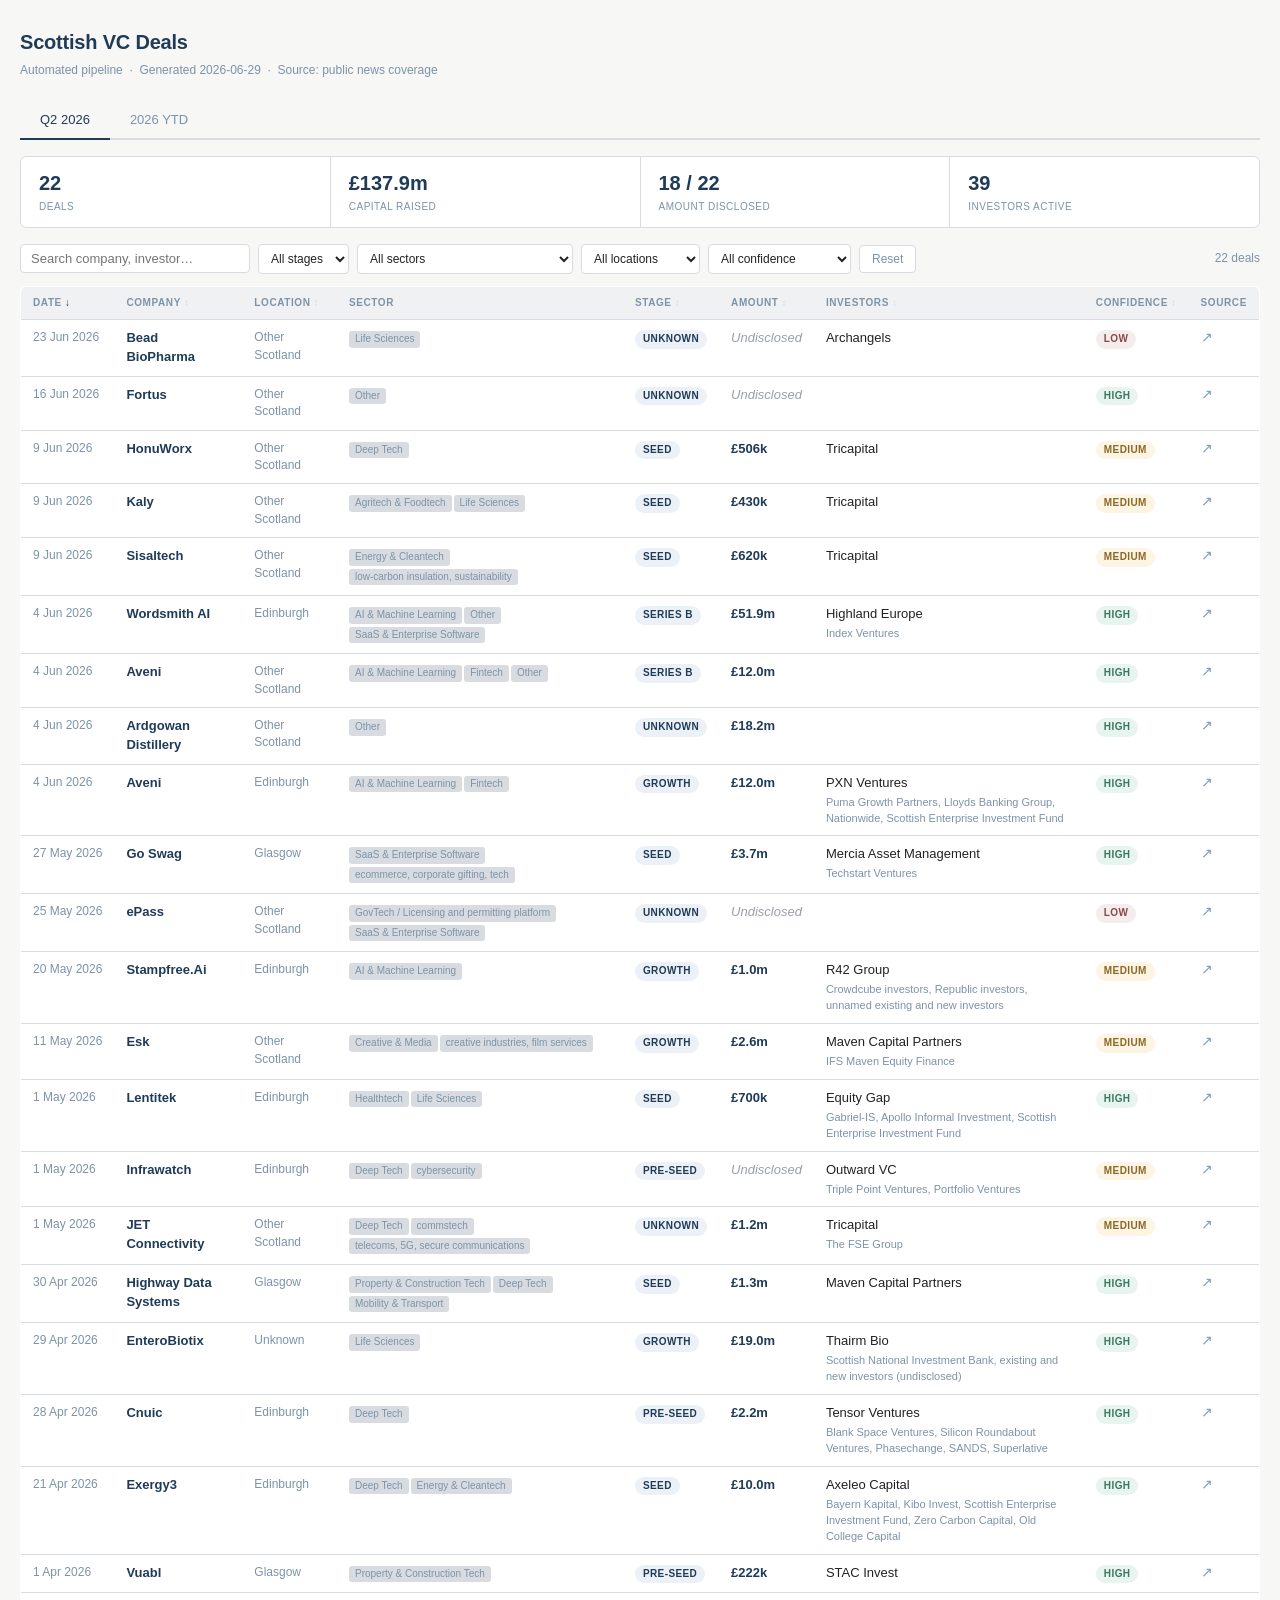
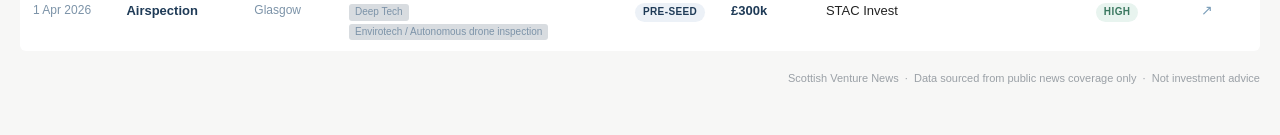
==== commit 9940167d: "publish 29 Jun 2026 weekly update to GitHub Pages Co-Authored-By: Claude Sonnet 4.6 <noreply@anthrop" ====
--- a/docs/deals/index.html
+++ b/docs/deals/index.html
@@ -219,7 +219,7 @@
 
   <header>
     <h1>Scottish VC Deals</h1>
-    <p>Automated pipeline &nbsp;·&nbsp; Generated 2026-06-26 &nbsp;·&nbsp; Source: public news coverage</p>
+    <p>Automated pipeline &nbsp;·&nbsp; Generated 2026-06-29 &nbsp;·&nbsp; Source: public news coverage</p>
   </header>
 
   <div class="tabs">
@@ -281,11 +281,11 @@
     <div class="no-results" id="no-results">No deals match your filters.</div>
   </div>
 
-  <footer>Scottish VC Tracker &nbsp;·&nbsp; Data sourced from public news coverage only &nbsp;·&nbsp; Not investment advice</footer>
+  <footer>Scottish Venture News &nbsp;·&nbsp; Data sourced from public news coverage only &nbsp;·&nbsp; Not investment advice</footer>
 
 </div>
 <script>
-const DATA = {"quarter_label":"Q2 2026","year":2026,"generated":"2026-06-26","quarter_deals":[{"id":"bead-biopharma_unknown_2026-06-23","company_name":"Bead BioPharma","company_location":"Other Scotland","company_sectors":["Life Sciences"],"round_type":"Unknown","amount_gbp_millions":null,"investors":["Archangels"],"lead_investor":"Archangels","announcement_date":"2026-06-23","source_url":"https://angelcapital.scot/news/scottish-biotech-bead-biopharma-emerges-from-stealth-mode-with-novel-cancer-drug-platform/","headline":"Scottish biotech Bead BioPharma emerges from stealth mode with novel cancer drug platform","confidence":"low"},{"id":"honuworx_seed_2026-06-09","company_name":"HonuWorx","company_location":"Other Scotland","company_sectors":["Deep Tech"],"round_type":"Seed","amount_gbp_millions":0.506,"investors":["Tricapital"],"lead_investor":"Tricapital","announcement_date":"2026-06-09","source_url":"https://angelcapital.scot/deals/tricapital-scots-syndicate-leads-3m-plus-deals-and-unveils-key-hire/","headline":"Tricapital: Scots syndicate leads £3m-plus deals and unveils key hire","confidence":"medium"},{"id":"kaly_seed_2026-06-09","company_name":"Kaly","company_location":"Other Scotland","company_sectors":["Agritech & Foodtech","Life Sciences"],"round_type":"Seed","amount_gbp_millions":0.43,"investors":["Tricapital"],"lead_investor":"Tricapital","announcement_date":"2026-06-09","source_url":"https://angelcapital.scot/deals/tricapital-scots-syndicate-leads-3m-plus-deals-and-unveils-key-hire/","headline":"Tricapital: Scots syndicate leads £3m-plus deals and unveils key hire","confidence":"medium"},{"id":"sisaltech_seed_2026-06-09","company_name":"Sisaltech","company_location":"Other Scotland","company_sectors":["Energy & Cleantech","low-carbon insulation, sustainability"],"round_type":"Seed","amount_gbp_millions":0.62,"investors":["Tricapital"],"lead_investor":"Tricapital","announcement_date":"2026-06-09","source_url":"https://angelcapital.scot/deals/tricapital-scots-syndicate-leads-3m-plus-deals-and-unveils-key-hire/","headline":"Tricapital: Scots syndicate leads £3m-plus deals and unveils key hire","confidence":"medium"},{"id":"aveni_growth_2026-06-04","company_name":"Aveni","company_location":"Edinburgh","company_sectors":["AI & Machine Learning","Fintech"],"round_type":"Growth","amount_gbp_millions":12.0,"investors":["PXN Ventures","Puma Growth Partners","Lloyds Banking Group","Nationwide","Scottish Enterprise Investment Fund"],"lead_investor":"PXN Ventures","announcement_date":"2026-06-04","source_url":"https://scottishfinancialreview.com/2026/06/04/aveni-edinburgh-ai-wealth-startup-raises-12m/","headline":"Aveni, Edinburgh AI wealth startup, raises £12m","confidence":"high"},{"id":"wordsmith-ai_series-b_2026-06-03","company_name":"Wordsmith AI","company_location":"Edinburgh","company_sectors":["AI & Machine Learning","SaaS & Enterprise Software"],"round_type":"Series B","amount_gbp_millions":51.87,"investors":["Highland Europe","Index Ventures"],"lead_investor":"Highland Europe","announcement_date":"2026-06-03","source_url":"https://www.eu-startups.com/2026/06/edinburgh-based-wordsmith-raises-e60-2-million-series-b-to-scale-legal-ai-platform-for-in-house-teams/","headline":"Edinburgh-based Wordsmith raises €60.2 million Series B to scale legal AI platform","confidence":"high"},{"id":"go-swag_seed_2026-05-27","company_name":"Go Swag","company_location":"Glasgow","company_sectors":["SaaS & Enterprise Software"],"round_type":"Seed","amount_gbp_millions":3.705,"investors":["Mercia Ventures","Techstart Ventures"],"lead_investor":"Mercia Ventures","announcement_date":"2026-05-27","source_url":"https://www.uktechnews.info/category/region/scotland/","headline":"Go Swag raises $5 million led by Mercia Ventures","confidence":"high"},{"id":"epass_unknown_2026-05-25","company_name":"ePass","company_location":"Other Scotland","company_sectors":["GovTech / Licensing and permitting platform","SaaS & Enterprise Software"],"round_type":"Unknown","amount_gbp_millions":null,"investors":[],"lead_investor":"","announcement_date":"2026-05-25","source_url":"https://scottishbusinessnews.net/govtech-startup-epass-rolls-out-nationwide-platform-after-1m-debut-year/","headline":"GovTech startup ePass rolls out nationwide platform after £1m debut year","confidence":"low"},{"id":"stampfreeai_growth_2026-05-20","company_name":"Stampfree.Ai","company_location":"Edinburgh","company_sectors":["AI & Machine Learning"],"round_type":"Growth","amount_gbp_millions":1.03,"investors":["R42 Group","Crowdcube investors","Republic investors","unnamed existing and new investors"],"lead_investor":"R42 Group","announcement_date":"2026-05-20","source_url":"https://www.digit.fyi/edinburgh-ai-ecommerce-firm-raises-over-1m-in-new-investment/","headline":"Edinburgh AI ecommerce firm raises over £1m in new investment","confidence":"medium"},{"id":"esk_growth_2026-05-11","company_name":"Esk","company_location":"Edinburgh","company_sectors":["Creative & Media","creative industries, film services"],"round_type":"Growth","amount_gbp_millions":2.6,"investors":["Maven Capital Partners","Maven Income and Growth VCTs","Investment Fund for Scotland (IFS Maven Equity Finance)","British Business Bank"],"lead_investor":"Maven Capital Partners","announcement_date":"2026-05-11","source_url":"https://www.mavencp.com/latest-news/maven-leads-2.6-million-funding-round-in-esk","headline":"Maven leads £2.6 million funding round in Esk","confidence":"high"},{"id":"lentitek_seed_2026-05-01","company_name":"Lentitek","company_location":"Edinburgh","company_sectors":["Healthtech","Life Sciences"],"round_type":"Seed","amount_gbp_millions":0.7,"investors":["Equity Gap","Gabriel-IS","Apollo Informal Investment","Scottish Enterprise Investment Fund"],"lead_investor":"Equity Gap","announcement_date":"2026-05-01","source_url":"https://angelcapital.scot/news/lentitek-raises-700k-for-cancer-treatment-technology/","headline":"Lentitek raises £700k for cancer treatment technology","confidence":"high"},{"id":"infrawatch_pre-seed_2026-05-01","company_name":"Infrawatch","company_location":"Edinburgh","company_sectors":["Deep Tech","cybersecurity"],"round_type":"Pre-Seed","amount_gbp_millions":null,"investors":["Outward VC","Triple Point Ventures","Portfolio Ventures"],"lead_investor":"Outward VC","announcement_date":"2026-05-01","source_url":"https://theedinburghreporter.co.uk/2026/05/edinburgh-cyber-security-start-up-raises-millions-in-pre-seed-round/","headline":"Edinburgh cyber security start up raises millions in pre-seed round","confidence":"medium"},{"id":"jet-connectivity_unknown_2026-05-01","company_name":"JET Connectivity","company_location":"Unknown","company_sectors":["Deep Tech"],"round_type":"Unknown","amount_gbp_millions":1.2,"investors":["Tricapital","The FSE Group"],"lead_investor":"Tricapital","announcement_date":"2026-05-01","source_url":"https://angelcapital.scot/deals/tricapital-angels-leads-1-2m-investment-into-sovereign-dual-use-5g-solutions/","headline":"TRICAPITAL Angels leads £1.2m investment into sovereign dual use 5G solutions","confidence":"medium"},{"id":"highway-data-systems_seed_2026-04-30","company_name":"Highway Data Systems","company_location":"Glasgow","company_sectors":["Deep Tech","Mobility & Transport","Property & Construction Tech"],"round_type":"Seed","amount_gbp_millions":1.25,"investors":["Maven Capital Partners"],"lead_investor":"Maven Capital Partners","announcement_date":"2026-04-30","source_url":"https://www.uktechnews.info/category/region/scotland/","headline":"Investment Fund for Scotland Maven Equity Finance invests £1.25 million in Highway Data Systems","confidence":"medium"},{"id":"enterobiotix_growth_2026-04-29","company_name":"EnteroBiotix","company_location":"Unknown","company_sectors":["Life Sciences"],"round_type":"Growth","amount_gbp_millions":19.0,"investors":["Thairm Bio","Scottish National Investment Bank","existing and new investors (undisclosed)"],"lead_investor":"Thairm Bio","announcement_date":"2026-04-29","source_url":"https://scottishfinancialreview.com/2026/04/29/enterobiotix-bellshill-biopharma-raises-19m/","headline":"EnteroBiotix, Bellshill biopharma, raises £19m","confidence":"high"},{"id":"cnuic_pre-seed_2026-04-28","company_name":"Cnuic","company_location":"Edinburgh","company_sectors":["Deep Tech"],"round_type":"Pre-Seed","amount_gbp_millions":2.223,"investors":["Tensor Ventures","Blank Space Ventures","Silicon Roundabout Ventures","Phasechange","SANDS","Superlative"],"lead_investor":"Tensor Ventures","announcement_date":"2026-04-28","source_url":"https://tech.eu/2026/04/28/cnuic-secures-eur3m-pre-seed-to-unlock-next-generation-photonic-chip-production/","headline":"Cnuic secures $3m pre-seed to unlock next-generation photonic chip production","confidence":"high"},{"id":"exergy3_seed_2026-04-21","company_name":"Exergy3","company_location":"Edinburgh","company_sectors":["Energy & Cleantech"],"round_type":"Seed","amount_gbp_millions":9.838,"investors":["Axeleo Capital","Bayern Kapital","Kibo Invest","Scottish Enterprise Investment Fund","Zero Carbon Capital","Old College Capital"],"lead_investor":"Axeleo Capital","announcement_date":"2026-04-21","source_url":"https://www.eu-startups.com/2026/04/edinburghs-exergy3-raises-e11-4-million-to-turn-surplus-renewable-power-into-clean-industrial-heat/","headline":"Edinburgh's Exergy3 raises €11.4 million to turn surplus renewable power into clean industrial heat","confidence":"high"},{"id":"vuabl_pre-seed_2026-04-01","company_name":"Vuabl","company_location":"Glasgow","company_sectors":["Property & Construction Tech"],"round_type":"Pre-Seed","amount_gbp_millions":0.222,"investors":["STAC Invest"],"lead_investor":"STAC Invest","announcement_date":"2026-04-01","source_url":"https://businesscloud.co.uk/live-blog/stac-backs-three-scottish-deeptech-companies/","headline":"STAC backs three Scottish deeptech companies with £772k","confidence":"high"},{"id":"airspection_pre-seed_2026-04-01","company_name":"Airspection","company_location":"Glasgow","company_sectors":["Deep Tech","Envirotech / Autonomous drone inspection"],"round_type":"Pre-Seed","amount_gbp_millions":0.3,"investors":["STAC Invest"],"lead_investor":"STAC Invest","announcement_date":"2026-04-01","source_url":"https://businesscloud.co.uk/live-blog/stac-backs-three-scottish-deeptech-companies/","headline":"STAC backs three Scottish deeptech companies with £772k","confidence":"high"}],"ytd_deals":[{"id":"bead-biopharma_unknown_2026-06-23","company_name":"Bead BioPharma","company_location":"Other Scotland","company_sectors":["Life Sciences"],"round_type":"Unknown","amount_gbp_millions":null,"investors":["Archangels"],"lead_investor":"Archangels","announcement_date":"2026-06-23","source_url":"https://angelcapital.scot/news/scottish-biotech-bead-biopharma-emerges-from-stealth-mode-with-novel-cancer-drug-platform/","headline":"Scottish biotech Bead BioPharma emerges from stealth mode with novel cancer drug platform","confidence":"low"},{"id":"honuworx_seed_2026-06-09","company_name":"HonuWorx","company_location":"Other Scotland","company_sectors":["Deep Tech"],"round_type":"Seed","amount_gbp_millions":0.506,"investors":["Tricapital"],"lead_investor":"Tricapital","announcement_date":"2026-06-09","source_url":"https://angelcapital.scot/deals/tricapital-scots-syndicate-leads-3m-plus-deals-and-unveils-key-hire/","headline":"Tricapital: Scots syndicate leads £3m-plus deals and unveils key hire","confidence":"medium"},{"id":"kaly_seed_2026-06-09","company_name":"Kaly","company_location":"Other Scotland","company_sectors":["Agritech & Foodtech","Life Sciences"],"round_type":"Seed","amount_gbp_millions":0.43,"investors":["Tricapital"],"lead_investor":"Tricapital","announcement_date":"2026-06-09","source_url":"https://angelcapital.scot/deals/tricapital-scots-syndicate-leads-3m-plus-deals-and-unveils-key-hire/","headline":"Tricapital: Scots syndicate leads £3m-plus deals and unveils key hire","confidence":"medium"},{"id":"sisaltech_seed_2026-06-09","company_name":"Sisaltech","company_location":"Other Scotland","company_sectors":["Energy & Cleantech","low-carbon insulation, sustainability"],"round_type":"Seed","amount_gbp_millions":0.62,"investors":["Tricapital"],"lead_investor":"Tricapital","announcement_date":"2026-06-09","source_url":"https://angelcapital.scot/deals/tricapital-scots-syndicate-leads-3m-plus-deals-and-unveils-key-hire/","headline":"Tricapital: Scots syndicate leads £3m-plus deals and unveils key hire","confidence":"medium"},{"id":"aveni_growth_2026-06-04","company_name":"Aveni","company_location":"Edinburgh","company_sectors":["AI & Machine Learning","Fintech"],"round_type":"Growth","amount_gbp_millions":12.0,"investors":["PXN Ventures","Puma Growth Partners","Lloyds Banking Group","Nationwide","Scottish Enterprise Investment Fund"],"lead_investor":"PXN Ventures","announcement_date":"2026-06-04","source_url":"https://scottishfinancialreview.com/2026/06/04/aveni-edinburgh-ai-wealth-startup-raises-12m/","headline":"Aveni, Edinburgh AI wealth startup, raises £12m","confidence":"high"},{"id":"wordsmith-ai_series-b_2026-06-03","company_name":"Wordsmith AI","company_location":"Edinburgh","company_sectors":["AI & Machine Learning","SaaS & Enterprise Software"],"round_type":"Series B","amount_gbp_millions":51.87,"investors":["Highland Europe","Index Ventures"],"lead_investor":"Highland Europe","announcement_date":"2026-06-03","source_url":"https://www.eu-startups.com/2026/06/edinburgh-based-wordsmith-raises-e60-2-million-series-b-to-scale-legal-ai-platform-for-in-house-teams/","headline":"Edinburgh-based Wordsmith raises €60.2 million Series B to scale legal AI platform","confidence":"high"},{"id":"go-swag_seed_2026-05-27","company_name":"Go Swag","company_location":"Glasgow","company_sectors":["SaaS & Enterprise Software"],"round_type":"Seed","amount_gbp_millions":3.705,"investors":["Mercia Ventures","Techstart Ventures"],"lead_investor":"Mercia Ventures","announcement_date":"2026-05-27","source_url":"https://www.uktechnews.info/category/region/scotland/","headline":"Go Swag raises $5 million led by Mercia Ventures","confidence":"high"},{"id":"epass_unknown_2026-05-25","company_name":"ePass","company_location":"Other Scotland","company_sectors":["GovTech / Licensing and permitting platform","SaaS & Enterprise Software"],"round_type":"Unknown","amount_gbp_millions":null,"investors":[],"lead_investor":"","announcement_date":"2026-05-25","source_url":"https://scottishbusinessnews.net/govtech-startup-epass-rolls-out-nationwide-platform-after-1m-debut-year/","headline":"GovTech startup ePass rolls out nationwide platform after £1m debut year","confidence":"low"},{"id":"stampfreeai_growth_2026-05-20","company_name":"Stampfree.Ai","company_location":"Edinburgh","company_sectors":["AI & Machine Learning"],"round_type":"Growth","amount_gbp_millions":1.03,"investors":["R42 Group","Crowdcube investors","Republic investors","unnamed existing and new investors"],"lead_investor":"R42 Group","announcement_date":"2026-05-20","source_url":"https://www.digit.fyi/edinburgh-ai-ecommerce-firm-raises-over-1m-in-new-investment/","headline":"Edinburgh AI ecommerce firm raises over £1m in new investment","confidence":"medium"},{"id":"esk_growth_2026-05-11","company_name":"Esk","company_location":"Edinburgh","company_sectors":["Creative & Media","creative industries, film services"],"round_type":"Growth","amount_gbp_millions":2.6,"investors":["Maven Capital Partners","Maven Income and Growth VCTs","Investment Fund for Scotland (IFS Maven Equity Finance)","British Business Bank"],"lead_investor":"Maven Capital Partners","announcement_date":"2026-05-11","source_url":"https://www.mavencp.com/latest-news/maven-leads-2.6-million-funding-round-in-esk","headline":"Maven leads £2.6 million funding round in Esk","confidence":"high"},{"id":"lentitek_seed_2026-05-01","company_name":"Lentitek","company_location":"Edinburgh","company_sectors":["Healthtech","Life Sciences"],"round_type":"Seed","amount_gbp_millions":0.7,"investors":["Equity Gap","Gabriel-IS","Apollo Informal Investment","Scottish Enterprise Investment Fund"],"lead_investor":"Equity Gap","announcement_date":"2026-05-01","source_url":"https://angelcapital.scot/news/lentitek-raises-700k-for-cancer-treatment-technology/","headline":"Lentitek raises £700k for cancer treatment technology","confidence":"high"},{"id":"infrawatch_pre-seed_2026-05-01","company_name":"Infrawatch","company_location":"Edinburgh","company_sectors":["Deep Tech","cybersecurity"],"round_type":"Pre-Seed","amount_gbp_millions":null,"investors":["Outward VC","Triple Point Ventures","Portfolio Ventures"],"lead_investor":"Outward VC","announcement_date":"2026-05-01","source_url":"https://theedinburghreporter.co.uk/2026/05/edinburgh-cyber-security-start-up-raises-millions-in-pre-seed-round/","headline":"Edinburgh cyber security start up raises millions in pre-seed round","confidence":"medium"},{"id":"jet-connectivity_unknown_2026-05-01","company_name":"JET Connectivity","company_location":"Unknown","company_sectors":["Deep Tech"],"round_type":"Unknown","amount_gbp_millions":1.2,"investors":["Tricapital","The FSE Group"],"lead_investor":"Tricapital","announcement_date":"2026-05-01","source_url":"https://angelcapital.scot/deals/tricapital-angels-leads-1-2m-investment-into-sovereign-dual-use-5g-solutions/","headline":"TRICAPITAL Angels leads £1.2m investment into sovereign dual use 5G solutions","confidence":"medium"},{"id":"highway-data-systems_seed_2026-04-30","company_name":"Highway Data Systems","company_location":"Glasgow","company_sectors":["Deep Tech","Mobility & Transport","Property & Construction Tech"],"round_type":"Seed","amount_gbp_millions":1.25,"investors":["Maven Capital Partners"],"lead_investor":"Maven Capital Partners","announcement_date":"2026-04-30","source_url":"https://www.uktechnews.info/category/region/scotland/","headline":"Investment Fund for Scotland Maven Equity Finance invests £1.25 million in Highway Data Systems","confidence":"medium"},{"id":"enterobiotix_growth_2026-04-29","company_name":"EnteroBiotix","company_location":"Unknown","company_sectors":["Life Sciences"],"round_type":"Growth","amount_gbp_millions":19.0,"investors":["Thairm Bio","Scottish National Investment Bank","existing and new investors (undisclosed)"],"lead_investor":"Thairm Bio","announcement_date":"2026-04-29","source_url":"https://scottishfinancialreview.com/2026/04/29/enterobiotix-bellshill-biopharma-raises-19m/","headline":"EnteroBiotix, Bellshill biopharma, raises £19m","confidence":"high"},{"id":"cnuic_pre-seed_2026-04-28","company_name":"Cnuic","company_location":"Edinburgh","company_sectors":["Deep Tech"],"round_type":"Pre-Seed","amount_gbp_millions":2.223,"investors":["Tensor Ventures","Blank Space Ventures","Silicon Roundabout Ventures","Phasechange","SANDS","Superlative"],"lead_investor":"Tensor Ventures","announcement_date":"2026-04-28","source_url":"https://tech.eu/2026/04/28/cnuic-secures-eur3m-pre-seed-to-unlock-next-generation-photonic-chip-production/","headline":"Cnuic secures $3m pre-seed to unlock next-generation photonic chip production","confidence":"high"},{"id":"exergy3_seed_2026-04-21","company_name":"Exergy3","company_location":"Edinburgh","company_sectors":["Energy & Cleantech"],"round_type":"Seed","amount_gbp_millions":9.838,"investors":["Axeleo Capital","Bayern Kapital","Kibo Invest","Scottish Enterprise Investment Fund","Zero Carbon Capital","Old College Capital"],"lead_investor":"Axeleo Capital","announcement_date":"2026-04-21","source_url":"https://www.eu-startups.com/2026/04/edinburghs-exergy3-raises-e11-4-million-to-turn-surplus-renewable-power-into-clean-industrial-heat/","headline":"Edinburgh's Exergy3 raises €11.4 million to turn surplus renewable power into clean industrial heat","confidence":"high"},{"id":"vuabl_pre-seed_2026-04-01","company_name":"Vuabl","company_location":"Glasgow","company_sectors":["Property & Construction Tech"],"round_type":"Pre-Seed","amount_gbp_millions":0.222,"investors":["STAC Invest"],"lead_investor":"STAC Invest","announcement_date":"2026-04-01","source_url":"https://businesscloud.co.uk/live-blog/stac-backs-three-scottish-deeptech-companies/","headline":"STAC backs three Scottish deeptech companies with £772k","confidence":"high"},{"id":"airspection_pre-seed_2026-04-01","company_name":"Airspection","company_location":"Glasgow","company_sectors":["Deep Tech","Envirotech / Autonomous drone inspection"],"round_type":"Pre-Seed","amount_gbp_millions":0.3,"investors":["STAC Invest"],"lead_investor":"STAC Invest","announcement_date":"2026-04-01","source_url":"https://businesscloud.co.uk/live-blog/stac-backs-three-scottish-deeptech-companies/","headline":"STAC backs three Scottish deeptech companies with £772k","confidence":"high"},{"id":"bioliberty_series-a_2026-03-31","company_name":"Bioliberty","company_location":"Edinburgh","company_sectors":["Deep Tech","Healthtech","SaaS & Enterprise Software"],"round_type":"Series A","amount_gbp_millions":6.2,"investors":["Scottish National Investment Bank","Archangels","Eos Advisory","Old College Capital","Hanna Capital SEZC","Conduit Connect"],"lead_investor":"Scottish National Investment Bank","announcement_date":"2026-03-31","source_url":"https://angelcapital.scot/deals/healthtech-firm-bioliberty-to-accelerate-international-growth-with-new-investment/","headline":"Healthtech firm Bioliberty to accelerate international growth with new investment","confidence":"high"},{"id":"earth-blox_series-a_2026-03-31","company_name":"Earth Blox","company_location":"Edinburgh","company_sectors":["Climate tech / Nature risk analytics","Energy & Cleantech","Fintech","SaaS & Enterprise Software"],"round_type":"Series A","amount_gbp_millions":6.0,"investors":["PXN Ventures","Scottish Enterprise Investment Fund","Archangels","European Space Agency"],"lead_investor":"PXN Ventures","announcement_date":"2026-03-31","source_url":"https://angelcapital.scot/deals/earth-blox-secures-6m-to-help-businesses-and-banks-finance-the-transition-to-a-nature-positive-economy/","headline":"Earth Blox secures £6m to help businesses and banks finance the transition to a nature-positive economy","confidence":"high"},{"id":"entourage-ai_pre-seed_2026-03-18","company_name":"Entourage AI","company_location":"Glasgow","company_sectors":["AI & Machine Learning","Healthtech"],"round_type":"Pre-Seed","amount_gbp_millions":3.705,"investors":["Provision","GU Holdings Ltd (University of Glasgow)","David Peterson","Brad Peltz","angel investors"],"lead_investor":"Provision","announcement_date":"2026-03-18","source_url":"https://scottishfinancialreview.com/2026/03/18/entourage-ai-glasgow-uni-health-spinout-in-5m-raise/","headline":"Entourage AI, Glasgow uni health spinout, in $5m raise","confidence":"high"},{"id":"biocaptiva_seed_2026-03-10","company_name":"Biocaptiva","company_location":"Edinburgh","company_sectors":["Life Sciences"],"round_type":"Seed","amount_gbp_millions":1.58,"investors":["Archangels","Old College Capital","British Business Investments","Scottish Enterprise Investment Fund","EverQuest Capital Partners"],"lead_investor":"Archangels","announcement_date":"2026-03-10","source_url":"https://angelcapital.scot/deals/edinburgh-uni-spin-out-at-cutting-edge-of-cancer-research-gets-1-6m-injection/","headline":"Edinburgh Uni spin-out at cutting edge of cancer research gets £1.6m injection","confidence":"high"},{"id":"swurf_pre-seed_2026-03-09","company_name":"Swurf","company_location":"Edinburgh","company_sectors":["Property & Construction Tech","SaaS & Enterprise Software","Worktech / Flexible workspace platform"],"round_type":"Pre-Seed","amount_gbp_millions":0.2,"investors":["Gareth Williams (Skyscanner co-founder)","Anna Lagerqvist Christopherson (Boda Bars)","unnamed HNW investors"],"lead_investor":"","announcement_date":"2026-03-09","source_url":"https://dailybusinessgroup.co.uk/2026/03/gibson-raises-200k-to-expand-swurf-platform/","headline":"SWURF raises £200k to expand platform","confidence":"medium"},{"id":"tilebio_seed_2026-03-03","company_name":"TileBio","company_location":"Glasgow","company_sectors":["Healthtech","AI & Machine Learning"],"round_type":"Seed","amount_gbp_millions":1.6,"investors":["Twin Path Ventures","Scottish Enterprise Investment Fund","GU Holdings Ltd (University of Glasgow)"],"lead_investor":"Twin Path Ventures","announcement_date":"2026-03-03","source_url":"https://glasgowcityofscienceandinnovation.com/glasgow-healthtech-spinout-raises-1-6m-to-transform-cancer-diagnosis-with-ai/","headline":"Glasgow healthtech spinout raises £1.6m to transform cancer diagnosis with AI","confidence":"high"},{"id":"quantcore_seed_2026-03-02","company_name":"Quantcore","company_location":"Glasgow","company_sectors":["Deep Tech"],"round_type":"Seed","amount_gbp_millions":2.5,"investors":["PXN Ventures","Blackfinch Ventures","Scottish Enterprise Investment Fund","Quantum Exponential","STAC Invest"],"lead_investor":"PXN Ventures","announcement_date":"2026-03-02","source_url":"https://angelcapital.scot/news/scottish-quantum-hardware-company-raises-2-5m-to-build-uks-sovereign-manufacturing-capability/","headline":"Scottish quantum hardware company raises £2.5m to build UK's sovereign manufacturing capability","confidence":"high"},{"id":"launchpad_series-a_2026-02-16","company_name":"Launchpad","company_location":"Edinburgh","company_sectors":["AI & Machine Learning","Deep Tech"],"round_type":"Series A","amount_gbp_millions":8.151,"investors":["PXN Ventures","Scottish National Investment Bank","Scottish Enterprise Investment Fund","Lavrock Ventures","Squadra Ventures","Ericsson Ventures","Lockheed Martin Ventures"],"lead_investor":"","announcement_date":"2026-02-16","source_url":"https://angelcapital.scot/news/launchpad-announces-pxn-ventures-as-its-newest-strategic-investor/","headline":"Launchpad announces PXN Ventures as its newest strategic investor","confidence":"high"},{"id":"nami-surgical_growth_2026-01-29","company_name":"Nami Surgical","company_location":"Glasgow","company_sectors":["Healthtech","SaaS & Enterprise Software"],"round_type":"Growth","amount_gbp_millions":1.9,"investors":["Eos Advisory","Maven Capital Partners (Investment Fund for Scotland)","Scottish Enterprise Investment Fund"],"lead_investor":"Eos Advisory","announcement_date":"2026-01-29","source_url":"https://www.scottish-enterprise-mediacentre.com/news/ultrasonic-surgery-specialist-nami-appoints-nikki-palfrey-as-ceo-and-completes-latest-investment-round","headline":"Ultrasonic surgery specialist Nami appoints Nikki Palfrey as CEO and completes latest investment round","confidence":"high"},{"id":"carbogenics_seed_2026-01-19","company_name":"Carbogenics","company_location":"Edinburgh","company_sectors":["Energy & Cleantech"],"round_type":"Seed","amount_gbp_millions":2.223,"investors":["Dangerous Ventures","Green Angel Ventures","Old College Capital","Scottish Enterprise Investment Fund"],"lead_investor":"","announcement_date":"2026-01-19","source_url":"https://adbioresources.org/newsroom/member-press-release-3-million-investment-for-edinburgh-based-specialist-bio-carbon-designer-carbogenics/","headline":"$3 Million Investment for Edinburgh-Based Specialist Bio-Carbon Designer Carbogenics","confidence":"medium"}]};
+const DATA = {"quarter_label":"Q2 2026","year":2026,"generated":"2026-06-29","quarter_deals":[{"id":"bead-biopharma_unknown_2026-06-23","company_name":"Bead BioPharma","company_location":"Other Scotland","company_sectors":["Life Sciences"],"round_type":"Unknown","amount_gbp_millions":null,"investors":["Archangels"],"lead_investor":"Archangels","announcement_date":"2026-06-23","source_url":"https://angelcapital.scot/news/scottish-biotech-bead-biopharma-emerges-from-stealth-mode-with-novel-cancer-drug-platform/","headline":"Scottish biotech Bead BioPharma emerges from stealth mode with novel cancer drug platform","confidence":"low"},{"id":"fortus_unknown_2026-06-16","company_name":"Fortus","company_location":"Other Scotland","company_sectors":["Other"],"round_type":"Unknown","amount_gbp_millions":null,"investors":[],"lead_investor":"","announcement_date":"2026-06-16","source_url":"https://www.crunchbase.com/discover/funding_rounds/e3120c30307a4df552a2e1c7559da4a2","headline":"","confidence":"high"},{"id":"honuworx_seed_2026-06-09","company_name":"HonuWorx","company_location":"Other Scotland","company_sectors":["Deep Tech"],"round_type":"Seed","amount_gbp_millions":0.506,"investors":["Tricapital"],"lead_investor":"Tricapital","announcement_date":"2026-06-09","source_url":"https://angelcapital.scot/deals/tricapital-scots-syndicate-leads-3m-plus-deals-and-unveils-key-hire/","headline":"Tricapital: Scots syndicate leads £3m-plus deals and unveils key hire","confidence":"medium"},{"id":"kaly_seed_2026-06-09","company_name":"Kaly","company_location":"Other Scotland","company_sectors":["Agritech & Foodtech","Life Sciences"],"round_type":"Seed","amount_gbp_millions":0.43,"investors":["Tricapital"],"lead_investor":"Tricapital","announcement_date":"2026-06-09","source_url":"https://angelcapital.scot/deals/tricapital-scots-syndicate-leads-3m-plus-deals-and-unveils-key-hire/","headline":"Tricapital: Scots syndicate leads £3m-plus deals and unveils key hire","confidence":"medium"},{"id":"sisaltech_seed_2026-06-09","company_name":"Sisaltech","company_location":"Other Scotland","company_sectors":["Energy & Cleantech","low-carbon insulation, sustainability"],"round_type":"Seed","amount_gbp_millions":0.62,"investors":["Tricapital"],"lead_investor":"Tricapital","announcement_date":"2026-06-09","source_url":"https://angelcapital.scot/deals/tricapital-scots-syndicate-leads-3m-plus-deals-and-unveils-key-hire/","headline":"Tricapital: Scots syndicate leads £3m-plus deals and unveils key hire","confidence":"medium"},{"id":"wordsmith-ai_series-b_2026-06-04","company_name":"Wordsmith AI","company_location":"Edinburgh","company_sectors":["AI & Machine Learning","Other","SaaS & Enterprise Software"],"round_type":"Series B","amount_gbp_millions":51.87,"investors":["Highland Europe","Index Ventures"],"lead_investor":"Highland Europe","announcement_date":"2026-06-04","source_url":"https://www.campfire.scot/p/blockchain-scotland-meetup-edge-final","headline":"Congrats to Wordsmith for raising its $70m series B","confidence":"high"},{"id":"aveni_series-b_2026-06-04","company_name":"Aveni","company_location":"Other Scotland","company_sectors":["AI & Machine Learning","Fintech","Other"],"round_type":"Series B","amount_gbp_millions":12.0,"investors":[],"lead_investor":"","announcement_date":"2026-06-04","source_url":"https://www.crunchbase.com/discover/funding_rounds/e3120c30307a4df552a2e1c7559da4a2","headline":"","confidence":"high"},{"id":"ardgowan-distillery_unknown_2026-06-04","company_name":"Ardgowan Distillery","company_location":"Other Scotland","company_sectors":["Other"],"round_type":"Unknown","amount_gbp_millions":18.2,"investors":[],"lead_investor":"","announcement_date":"2026-06-04","source_url":"https://www.crunchbase.com/discover/funding_rounds/e3120c30307a4df552a2e1c7559da4a2","headline":"","confidence":"high"},{"id":"aveni_growth_2026-06-04","company_name":"Aveni","company_location":"Edinburgh","company_sectors":["AI & Machine Learning","Fintech"],"round_type":"Growth","amount_gbp_millions":12.0,"investors":["PXN Ventures","Puma Growth Partners","Lloyds Banking Group","Nationwide","Scottish Enterprise Investment Fund"],"lead_investor":"PXN Ventures","announcement_date":"2026-06-04","source_url":"https://edinburgh-innovations.ed.ac.uk/news/fintech-startup-aveni-announces-12m-raise","headline":"Fintech startup Aveni announces £12m raise","confidence":"high"},{"id":"go-swag_seed_2026-05-27","company_name":"Go Swag","company_location":"Glasgow","company_sectors":["SaaS & Enterprise Software","ecommerce, corporate gifting, tech"],"round_type":"Seed","amount_gbp_millions":3.705,"investors":["Mercia Asset Management","Techstart Ventures"],"lead_investor":"Mercia Asset Management","announcement_date":"2026-05-27","source_url":"https://html.duckduckgo.com/html/?q=%22Go+Swag%22+Scotland+startup+funding+2026","headline":"Go Swag raises $5m seed round led by Mercia Ventures","confidence":"high"},{"id":"epass_unknown_2026-05-25","company_name":"ePass","company_location":"Other Scotland","company_sectors":["GovTech / Licensing and permitting platform","SaaS & Enterprise Software"],"round_type":"Unknown","amount_gbp_millions":null,"investors":[],"lead_investor":"","announcement_date":"2026-05-25","source_url":"https://scottishbusinessnews.net/govtech-startup-epass-rolls-out-nationwide-platform-after-1m-debut-year/","headline":"GovTech startup ePass rolls out nationwide platform after £1m debut year","confidence":"low"},{"id":"stampfreeai_growth_2026-05-20","company_name":"Stampfree.Ai","company_location":"Edinburgh","company_sectors":["AI & Machine Learning"],"round_type":"Growth","amount_gbp_millions":1.03,"investors":["R42 Group","Crowdcube investors","Republic investors","unnamed existing and new investors"],"lead_investor":"R42 Group","announcement_date":"2026-05-20","source_url":"https://www.digit.fyi/edinburgh-ai-ecommerce-firm-raises-over-1m-in-new-investment/","headline":"Edinburgh AI ecommerce firm raises over £1m in new investment","confidence":"medium"},{"id":"esk_growth_2026-05-11","company_name":"Esk","company_location":"Other Scotland","company_sectors":["Creative & Media","creative industries, film services"],"round_type":"Growth","amount_gbp_millions":2.6,"investors":["Maven Capital Partners","IFS Maven Equity Finance"],"lead_investor":"Maven Capital Partners","announcement_date":"2026-05-11","source_url":"https://www.mavencp.com/latest-news/maven-leads-2.6-million-funding-round-in-esk","headline":"Maven invests £2.6 million in Esk","confidence":"medium"},{"id":"lentitek_seed_2026-05-01","company_name":"Lentitek","company_location":"Edinburgh","company_sectors":["Healthtech","Life Sciences"],"round_type":"Seed","amount_gbp_millions":0.7,"investors":["Equity Gap","Gabriel-IS","Apollo Informal Investment","Scottish Enterprise Investment Fund"],"lead_investor":"Equity Gap","announcement_date":"2026-05-01","source_url":"https://angelcapital.scot/news/lentitek-raises-700k-for-cancer-treatment-technology/","headline":"Lentitek raises £700k for cancer treatment technology","confidence":"high"},{"id":"infrawatch_pre-seed_2026-05-01","company_name":"Infrawatch","company_location":"Edinburgh","company_sectors":["Deep Tech","cybersecurity"],"round_type":"Pre-Seed","amount_gbp_millions":null,"investors":["Outward VC","Triple Point Ventures","Portfolio Ventures"],"lead_investor":"Outward VC","announcement_date":"2026-05-01","source_url":"https://theedinburghreporter.co.uk/2026/05/edinburgh-cyber-security-start-up-raises-millions-in-pre-seed-round/","headline":"Edinburgh cyber security start up raises millions in pre-seed round","confidence":"medium"},{"id":"jet-connectivity_unknown_2026-05-01","company_name":"JET Connectivity","company_location":"Other Scotland","company_sectors":["Deep Tech","commstech","telecoms, 5G, secure communications"],"round_type":"Unknown","amount_gbp_millions":1.2,"investors":["Tricapital","The FSE Group"],"lead_investor":"Tricapital","announcement_date":"2026-05-01","source_url":"https://angelcapital.scot/deals/tricapital-angels-leads-1-2m-investment-into-sovereign-dual-use-5g-solutions/","headline":"TRICAPITAL Angels leads £1.2m investment into sovereign dual use 5G solutions","confidence":"medium"},{"id":"highway-data-systems_seed_2026-04-30","company_name":"Highway Data Systems","company_location":"Glasgow","company_sectors":["Property & Construction Tech","Deep Tech","Mobility & Transport"],"round_type":"Seed","amount_gbp_millions":1.25,"investors":["Maven Capital Partners"],"lead_investor":"Maven Capital Partners","announcement_date":"2026-04-30","source_url":"https://www.mavencp.com/latest-news/ifs-maven-equity-finance-invests-in-1.25-million-in-highway-data-systems","headline":"IFS Maven Equity Finance invests £1.25 million in Highway Data Systems","confidence":"high"},{"id":"enterobiotix_growth_2026-04-29","company_name":"EnteroBiotix","company_location":"Unknown","company_sectors":["Life Sciences"],"round_type":"Growth","amount_gbp_millions":19.0,"investors":["Thairm Bio","Scottish National Investment Bank","existing and new investors (undisclosed)"],"lead_investor":"Thairm Bio","announcement_date":"2026-04-29","source_url":"https://scottishfinancialreview.com/2026/04/29/enterobiotix-bellshill-biopharma-raises-19m/","headline":"EnteroBiotix, Bellshill biopharma, raises £19m","confidence":"high"},{"id":"cnuic_pre-seed_2026-04-28","company_name":"Cnuic","company_location":"Edinburgh","company_sectors":["Deep Tech"],"round_type":"Pre-Seed","amount_gbp_millions":2.223,"investors":["Tensor Ventures","Blank Space Ventures","Silicon Roundabout Ventures","Phasechange","SANDS","Superlative"],"lead_investor":"Tensor Ventures","announcement_date":"2026-04-28","source_url":"https://tech.eu/2026/04/28/cnuic-secures-eur3m-pre-seed-to-unlock-next-generation-photonic-chip-production/","headline":"Cnuic secures $3m pre-seed to unlock next-generation photonic chip production","confidence":"high"},{"id":"exergy3_seed_2026-04-21","company_name":"Exergy3","company_location":"Edinburgh","company_sectors":["Deep Tech","Energy & Cleantech"],"round_type":"Seed","amount_gbp_millions":10.0,"investors":["Axeleo Capital","Bayern Kapital","Kibo Invest","Scottish Enterprise Investment Fund","Zero Carbon Capital","Old College Capital"],"lead_investor":"Axeleo Capital","announcement_date":"2026-04-21","source_url":"https://startuprise.co.uk/exergy3-raises-e11-4m-seed-funding-to-scale-thermal-energy-storage-for-industrial-decarbonisation/","headline":"Exergy3 Raises €11.4M Seed Funding To Scale Thermal Energy Storage For Industrial Decarbonisation","confidence":"high"},{"id":"vuabl_pre-seed_2026-04-01","company_name":"Vuabl","company_location":"Glasgow","company_sectors":["Property & Construction Tech"],"round_type":"Pre-Seed","amount_gbp_millions":0.222,"investors":["STAC Invest"],"lead_investor":"STAC Invest","announcement_date":"2026-04-01","source_url":"https://businesscloud.co.uk/live-blog/stac-backs-three-scottish-deeptech-companies/","headline":"STAC backs three Scottish deeptech companies with £772k","confidence":"high"},{"id":"airspection_pre-seed_2026-04-01","company_name":"Airspection","company_location":"Glasgow","company_sectors":["Deep Tech","Envirotech / Autonomous drone inspection"],"round_type":"Pre-Seed","amount_gbp_millions":0.3,"investors":["STAC Invest"],"lead_investor":"STAC Invest","announcement_date":"2026-04-01","source_url":"https://businesscloud.co.uk/live-blog/stac-backs-three-scottish-deeptech-companies/","headline":"STAC backs three Scottish deeptech companies with £772k","confidence":"high"}],"ytd_deals":[{"id":"bead-biopharma_unknown_2026-06-23","company_name":"Bead BioPharma","company_location":"Other Scotland","company_sectors":["Life Sciences"],"round_type":"Unknown","amount_gbp_millions":null,"investors":["Archangels"],"lead_investor":"Archangels","announcement_date":"2026-06-23","source_url":"https://angelcapital.scot/news/scottish-biotech-bead-biopharma-emerges-from-stealth-mode-with-novel-cancer-drug-platform/","headline":"Scottish biotech Bead BioPharma emerges from stealth mode with novel cancer drug platform","confidence":"low"},{"id":"fortus_unknown_2026-06-16","company_name":"Fortus","company_location":"Other Scotland","company_sectors":["Other"],"round_type":"Unknown","amount_gbp_millions":null,"investors":[],"lead_investor":"","announcement_date":"2026-06-16","source_url":"https://www.crunchbase.com/discover/funding_rounds/e3120c30307a4df552a2e1c7559da4a2","headline":"","confidence":"high"},{"id":"honuworx_seed_2026-06-09","company_name":"HonuWorx","company_location":"Other Scotland","company_sectors":["Deep Tech"],"round_type":"Seed","amount_gbp_millions":0.506,"investors":["Tricapital"],"lead_investor":"Tricapital","announcement_date":"2026-06-09","source_url":"https://angelcapital.scot/deals/tricapital-scots-syndicate-leads-3m-plus-deals-and-unveils-key-hire/","headline":"Tricapital: Scots syndicate leads £3m-plus deals and unveils key hire","confidence":"medium"},{"id":"kaly_seed_2026-06-09","company_name":"Kaly","company_location":"Other Scotland","company_sectors":["Agritech & Foodtech","Life Sciences"],"round_type":"Seed","amount_gbp_millions":0.43,"investors":["Tricapital"],"lead_investor":"Tricapital","announcement_date":"2026-06-09","source_url":"https://angelcapital.scot/deals/tricapital-scots-syndicate-leads-3m-plus-deals-and-unveils-key-hire/","headline":"Tricapital: Scots syndicate leads £3m-plus deals and unveils key hire","confidence":"medium"},{"id":"sisaltech_seed_2026-06-09","company_name":"Sisaltech","company_location":"Other Scotland","company_sectors":["Energy & Cleantech","low-carbon insulation, sustainability"],"round_type":"Seed","amount_gbp_millions":0.62,"investors":["Tricapital"],"lead_investor":"Tricapital","announcement_date":"2026-06-09","source_url":"https://angelcapital.scot/deals/tricapital-scots-syndicate-leads-3m-plus-deals-and-unveils-key-hire/","headline":"Tricapital: Scots syndicate leads £3m-plus deals and unveils key hire","confidence":"medium"},{"id":"wordsmith-ai_series-b_2026-06-04","company_name":"Wordsmith AI","company_location":"Edinburgh","company_sectors":["AI & Machine Learning","Other","SaaS & Enterprise Software"],"round_type":"Series B","amount_gbp_millions":51.87,"investors":["Highland Europe","Index Ventures"],"lead_investor":"Highland Europe","announcement_date":"2026-06-04","source_url":"https://www.campfire.scot/p/blockchain-scotland-meetup-edge-final","headline":"Congrats to Wordsmith for raising its $70m series B","confidence":"high"},{"id":"aveni_series-b_2026-06-04","company_name":"Aveni","company_location":"Other Scotland","company_sectors":["AI & Machine Learning","Fintech","Other"],"round_type":"Series B","amount_gbp_millions":12.0,"investors":[],"lead_investor":"","announcement_date":"2026-06-04","source_url":"https://www.crunchbase.com/discover/funding_rounds/e3120c30307a4df552a2e1c7559da4a2","headline":"","confidence":"high"},{"id":"ardgowan-distillery_unknown_2026-06-04","company_name":"Ardgowan Distillery","company_location":"Other Scotland","company_sectors":["Other"],"round_type":"Unknown","amount_gbp_millions":18.2,"investors":[],"lead_investor":"","announcement_date":"2026-06-04","source_url":"https://www.crunchbase.com/discover/funding_rounds/e3120c30307a4df552a2e1c7559da4a2","headline":"","confidence":"high"},{"id":"aveni_growth_2026-06-04","company_name":"Aveni","company_location":"Edinburgh","company_sectors":["AI & Machine Learning","Fintech"],"round_type":"Growth","amount_gbp_millions":12.0,"investors":["PXN Ventures","Puma Growth Partners","Lloyds Banking Group","Nationwide","Scottish Enterprise Investment Fund"],"lead_investor":"PXN Ventures","announcement_date":"2026-06-04","source_url":"https://edinburgh-innovations.ed.ac.uk/news/fintech-startup-aveni-announces-12m-raise","headline":"Fintech startup Aveni announces £12m raise","confidence":"high"},{"id":"go-swag_seed_2026-05-27","company_name":"Go Swag","company_location":"Glasgow","company_sectors":["SaaS & Enterprise Software","ecommerce, corporate gifting, tech"],"round_type":"Seed","amount_gbp_millions":3.705,"investors":["Mercia Asset Management","Techstart Ventures"],"lead_investor":"Mercia Asset Management","announcement_date":"2026-05-27","source_url":"https://html.duckduckgo.com/html/?q=%22Go+Swag%22+Scotland+startup+funding+2026","headline":"Go Swag raises $5m seed round led by Mercia Ventures","confidence":"high"},{"id":"epass_unknown_2026-05-25","company_name":"ePass","company_location":"Other Scotland","company_sectors":["GovTech / Licensing and permitting platform","SaaS & Enterprise Software"],"round_type":"Unknown","amount_gbp_millions":null,"investors":[],"lead_investor":"","announcement_date":"2026-05-25","source_url":"https://scottishbusinessnews.net/govtech-startup-epass-rolls-out-nationwide-platform-after-1m-debut-year/","headline":"GovTech startup ePass rolls out nationwide platform after £1m debut year","confidence":"low"},{"id":"stampfreeai_growth_2026-05-20","company_name":"Stampfree.Ai","company_location":"Edinburgh","company_sectors":["AI & Machine Learning"],"round_type":"Growth","amount_gbp_millions":1.03,"investors":["R42 Group","Crowdcube investors","Republic investors","unnamed existing and new investors"],"lead_investor":"R42 Group","announcement_date":"2026-05-20","source_url":"https://www.digit.fyi/edinburgh-ai-ecommerce-firm-raises-over-1m-in-new-investment/","headline":"Edinburgh AI ecommerce firm raises over £1m in new investment","confidence":"medium"},{"id":"esk_growth_2026-05-11","company_name":"Esk","company_location":"Other Scotland","company_sectors":["Creative & Media","creative industries, film services"],"round_type":"Growth","amount_gbp_millions":2.6,"investors":["Maven Capital Partners","IFS Maven Equity Finance"],"lead_investor":"Maven Capital Partners","announcement_date":"2026-05-11","source_url":"https://www.mavencp.com/latest-news/maven-leads-2.6-million-funding-round-in-esk","headline":"Maven invests £2.6 million in Esk","confidence":"medium"},{"id":"lentitek_seed_2026-05-01","company_name":"Lentitek","company_location":"Edinburgh","company_sectors":["Healthtech","Life Sciences"],"round_type":"Seed","amount_gbp_millions":0.7,"investors":["Equity Gap","Gabriel-IS","Apollo Informal Investment","Scottish Enterprise Investment Fund"],"lead_investor":"Equity Gap","announcement_date":"2026-05-01","source_url":"https://angelcapital.scot/news/lentitek-raises-700k-for-cancer-treatment-technology/","headline":"Lentitek raises £700k for cancer treatment technology","confidence":"high"},{"id":"infrawatch_pre-seed_2026-05-01","company_name":"Infrawatch","company_location":"Edinburgh","company_sectors":["Deep Tech","cybersecurity"],"round_type":"Pre-Seed","amount_gbp_millions":null,"investors":["Outward VC","Triple Point Ventures","Portfolio Ventures"],"lead_investor":"Outward VC","announcement_date":"2026-05-01","source_url":"https://theedinburghreporter.co.uk/2026/05/edinburgh-cyber-security-start-up-raises-millions-in-pre-seed-round/","headline":"Edinburgh cyber security start up raises millions in pre-seed round","confidence":"medium"},{"id":"jet-connectivity_unknown_2026-05-01","company_name":"JET Connectivity","company_location":"Other Scotland","company_sectors":["Deep Tech","commstech","telecoms, 5G, secure communications"],"round_type":"Unknown","amount_gbp_millions":1.2,"investors":["Tricapital","The FSE Group"],"lead_investor":"Tricapital","announcement_date":"2026-05-01","source_url":"https://angelcapital.scot/deals/tricapital-angels-leads-1-2m-investment-into-sovereign-dual-use-5g-solutions/","headline":"TRICAPITAL Angels leads £1.2m investment into sovereign dual use 5G solutions","confidence":"medium"},{"id":"highway-data-systems_seed_2026-04-30","company_name":"Highway Data Systems","company_location":"Glasgow","company_sectors":["Property & Construction Tech","Deep Tech","Mobility & Transport"],"round_type":"Seed","amount_gbp_millions":1.25,"investors":["Maven Capital Partners"],"lead_investor":"Maven Capital Partners","announcement_date":"2026-04-30","source_url":"https://www.mavencp.com/latest-news/ifs-maven-equity-finance-invests-in-1.25-million-in-highway-data-systems","headline":"IFS Maven Equity Finance invests £1.25 million in Highway Data Systems","confidence":"high"},{"id":"enterobiotix_growth_2026-04-29","company_name":"EnteroBiotix","company_location":"Unknown","company_sectors":["Life Sciences"],"round_type":"Growth","amount_gbp_millions":19.0,"investors":["Thairm Bio","Scottish National Investment Bank","existing and new investors (undisclosed)"],"lead_investor":"Thairm Bio","announcement_date":"2026-04-29","source_url":"https://scottishfinancialreview.com/2026/04/29/enterobiotix-bellshill-biopharma-raises-19m/","headline":"EnteroBiotix, Bellshill biopharma, raises £19m","confidence":"high"},{"id":"cnuic_pre-seed_2026-04-28","company_name":"Cnuic","company_location":"Edinburgh","company_sectors":["Deep Tech"],"round_type":"Pre-Seed","amount_gbp_millions":2.223,"investors":["Tensor Ventures","Blank Space Ventures","Silicon Roundabout Ventures","Phasechange","SANDS","Superlative"],"lead_investor":"Tensor Ventures","announcement_date":"2026-04-28","source_url":"https://tech.eu/2026/04/28/cnuic-secures-eur3m-pre-seed-to-unlock-next-generation-photonic-chip-production/","headline":"Cnuic secures $3m pre-seed to unlock next-generation photonic chip production","confidence":"high"},{"id":"exergy3_seed_2026-04-21","company_name":"Exergy3","company_location":"Edinburgh","company_sectors":["Deep Tech","Energy & Cleantech"],"round_type":"Seed","amount_gbp_millions":10.0,"investors":["Axeleo Capital","Bayern Kapital","Kibo Invest","Scottish Enterprise Investment Fund","Zero Carbon Capital","Old College Capital"],"lead_investor":"Axeleo Capital","announcement_date":"2026-04-21","source_url":"https://startuprise.co.uk/exergy3-raises-e11-4m-seed-funding-to-scale-thermal-energy-storage-for-industrial-decarbonisation/","headline":"Exergy3 Raises €11.4M Seed Funding To Scale Thermal Energy Storage For Industrial Decarbonisation","confidence":"high"},{"id":"vuabl_pre-seed_2026-04-01","company_name":"Vuabl","company_location":"Glasgow","company_sectors":["Property & Construction Tech"],"round_type":"Pre-Seed","amount_gbp_millions":0.222,"investors":["STAC Invest"],"lead_investor":"STAC Invest","announcement_date":"2026-04-01","source_url":"https://businesscloud.co.uk/live-blog/stac-backs-three-scottish-deeptech-companies/","headline":"STAC backs three Scottish deeptech companies with £772k","confidence":"high"},{"id":"airspection_pre-seed_2026-04-01","company_name":"Airspection","company_location":"Glasgow","company_sectors":["Deep Tech","Envirotech / Autonomous drone inspection"],"round_type":"Pre-Seed","amount_gbp_millions":0.3,"investors":["STAC Invest"],"lead_investor":"STAC Invest","announcement_date":"2026-04-01","source_url":"https://businesscloud.co.uk/live-blog/stac-backs-three-scottish-deeptech-companies/","headline":"STAC backs three Scottish deeptech companies with £772k","confidence":"high"},{"id":"bioliberty_series-a_2026-03-31","company_name":"Bioliberty","company_location":"Edinburgh","company_sectors":["AI & Machine Learning","Deep Tech","Healthtech","SaaS & Enterprise Software"],"round_type":"Series A","amount_gbp_millions":6.2,"investors":["Scottish National Investment Bank","Archangels","Eos Advisory","Old College Capital","Hanna Capital SEZC","Conduit Connect"],"lead_investor":"Scottish National Investment Bank","announcement_date":"2026-03-31","source_url":"https://angelcapital.scot/deals/healthtech-firm-bioliberty-to-accelerate-international-growth-with-new-investment/","headline":"Healthtech firm Bioliberty to accelerate international growth with new investment","confidence":"high"},{"id":"earth-blox_growth_2026-03-31","company_name":"Earth Blox","company_location":"Edinburgh","company_sectors":["Climate tech / Nature risk analytics","Energy & Cleantech","Fintech","SaaS & Enterprise Software"],"round_type":"Growth","amount_gbp_millions":6.0,"investors":["PXN Ventures","Scottish Enterprise Investment Fund","Archangels","European Space Agency"],"lead_investor":"PXN Ventures","announcement_date":"2026-03-31","source_url":"https://angelcapital.scot/deals/earth-blox-secures-6m-to-help-businesses-and-banks-finance-the-transition-to-a-nature-positive-economy/","headline":"Earth Blox secures £6m to help businesses and banks finance the transition to a nature-positive economy","confidence":"high"},{"id":"regeno_seed_2026-03-20","company_name":"Regeno","company_location":"Glasgow","company_sectors":["Energy & Cleantech"],"round_type":"Seed","amount_gbp_millions":null,"investors":["SFC Capital","Scottish Enterprise Investment Fund","One Planet Capital","Gabriel-IS","British Business Investments","University of Strathclyde"],"lead_investor":"SFC Capital","announcement_date":"2026-03-20","source_url":"https://www.strath.ac.uk/whystrathclyde/news/2026/strathclyde-supportedstart-upsecuresbackingtodeveloplower-costwindenergy/","headline":"Strathclyde-supported start-up secures backing to develop lower-cost wind energy","confidence":"medium"},{"id":"entourage-ai_pre-seed_2026-03-18","company_name":"Entourage AI","company_location":"Glasgow","company_sectors":["AI & Machine Learning","Healthtech"],"round_type":"Pre-Seed","amount_gbp_millions":3.705,"investors":["Provision","GU Holdings Ltd (University of Glasgow)","David Peterson","Brad Peltz","angel investors"],"lead_investor":"Provision","announcement_date":"2026-03-18","source_url":"https://scottishfinancialreview.com/2026/03/18/entourage-ai-glasgow-uni-health-spinout-in-5m-raise/","headline":"Entourage AI, Glasgow uni health spinout, in $5m raise","confidence":"high"},{"id":"biocaptiva_seed_2026-03-10","company_name":"Biocaptiva","company_location":"Edinburgh","company_sectors":["Life Sciences"],"round_type":"Seed","amount_gbp_millions":1.58,"investors":["Archangels","Old College Capital","British Business Investments","Scottish Enterprise Investment Fund","EverQuest Capital Partners"],"lead_investor":"Archangels","announcement_date":"2026-03-10","source_url":"https://angelcapital.scot/deals/edinburgh-uni-spin-out-at-cutting-edge-of-cancer-research-gets-1-6m-injection/","headline":"Edinburgh Uni spin-out at cutting edge of cancer research gets £1.6m injection","confidence":"high"},{"id":"swurf_pre-seed_2026-03-09","company_name":"Swurf","company_location":"Edinburgh","company_sectors":["Property & Construction Tech","SaaS & Enterprise Software","Worktech / Flexible workspace platform"],"round_type":"Pre-Seed","amount_gbp_millions":0.2,"investors":["Gareth Williams (Skyscanner co-founder)","Anna Lagerqvist Christopherson (Boda Bars)","unnamed HNW investors"],"lead_investor":"","announcement_date":"2026-03-09","source_url":"https://dailybusinessgroup.co.uk/2026/03/gibson-raises-200k-to-expand-swurf-platform/","headline":"SWURF raises £200k to expand platform","confidence":"medium"},{"id":"tilebio_seed_2026-03-03","company_name":"TileBio","company_location":"Glasgow","company_sectors":["Healthtech","AI & Machine Learning"],"round_type":"Seed","amount_gbp_millions":1.6,"investors":["Twin Path Ventures","Scottish Enterprise Investment Fund","GU Holdings Ltd (University of Glasgow)"],"lead_investor":"Twin Path Ventures","announcement_date":"2026-03-03","source_url":"https://glasgowcityofscienceandinnovation.com/glasgow-healthtech-spinout-raises-1-6m-to-transform-cancer-diagnosis-with-ai/","headline":"Glasgow healthtech spinout raises £1.6m to transform cancer diagnosis with AI","confidence":"high"},{"id":"quantcore_seed_2026-03-02","company_name":"Quantcore","company_location":"Glasgow","company_sectors":["Deep Tech"],"round_type":"Seed","amount_gbp_millions":2.5,"investors":["PXN Ventures","Blackfinch Ventures","Scottish Enterprise Investment Fund","Quantum Exponential","STAC Invest"],"lead_investor":"PXN Ventures","announcement_date":"2026-03-02","source_url":"https://angelcapital.scot/news/scottish-quantum-hardware-company-raises-2-5m-to-build-uks-sovereign-manufacturing-capability/","headline":"Scottish quantum hardware company raises £2.5m to build UK's sovereign manufacturing capability","confidence":"high"},{"id":"launchpad_series-a_2026-02-16","company_name":"Launchpad","company_location":"Edinburgh","company_sectors":["AI & Machine Learning","Deep Tech"],"round_type":"Series A","amount_gbp_millions":8.151,"investors":["PXN Ventures","Scottish National Investment Bank","Scottish Enterprise Investment Fund","Lavrock Ventures","Squadra Ventures","Ericsson Ventures","Lockheed Martin Ventures"],"lead_investor":"","announcement_date":"2026-02-16","source_url":"https://angelcapital.scot/news/launchpad-announces-pxn-ventures-as-its-newest-strategic-investor/","headline":"Launchpad announces PXN Ventures as its newest strategic investor","confidence":"high"},{"id":"nami-surgical_growth_2026-01-29","company_name":"Nami Surgical","company_location":"Glasgow","company_sectors":["Healthtech","SaaS & Enterprise Software","Deep Tech"],"round_type":"Seed","amount_gbp_millions":1.9,"investors":["Eos Advisory","Maven Capital Partners (Investment Fund for Scotland)","Scottish Enterprise Investment Fund"],"lead_investor":"Eos Advisory","announcement_date":"2026-01-29","source_url":"https://www.scottish-enterprise-mediacentre.com/news/ultrasonic-surgery-specialist-nami-appoints-nikki-palfrey-as-ceo-and-completes-latest-investment-round","headline":"Ultrasonic surgery specialist Nami appoints Nikki Palfrey as CEO and completes latest investment round","confidence":"high"},{"id":"carbogenics_seed_2026-01-19","company_name":"Carbogenics","company_location":"Edinburgh","company_sectors":["Energy & Cleantech"],"round_type":"Seed","amount_gbp_millions":2.223,"investors":["Dangerous Ventures","Green Angel Ventures","Old College Capital","Scottish Enterprise Investment Fund"],"lead_investor":"","announcement_date":"2026-01-19","source_url":"https://adbioresources.org/newsroom/member-press-release-3-million-investment-for-edinburgh-based-specialist-bio-carbon-designer-carbogenics/","headline":"$3 Million Investment for Edinburgh-Based Specialist Bio-Carbon Designer Carbogenics","confidence":"medium"}]};
 
 let currentWindow = "quarter";
 let sortCol = "announcement_date";
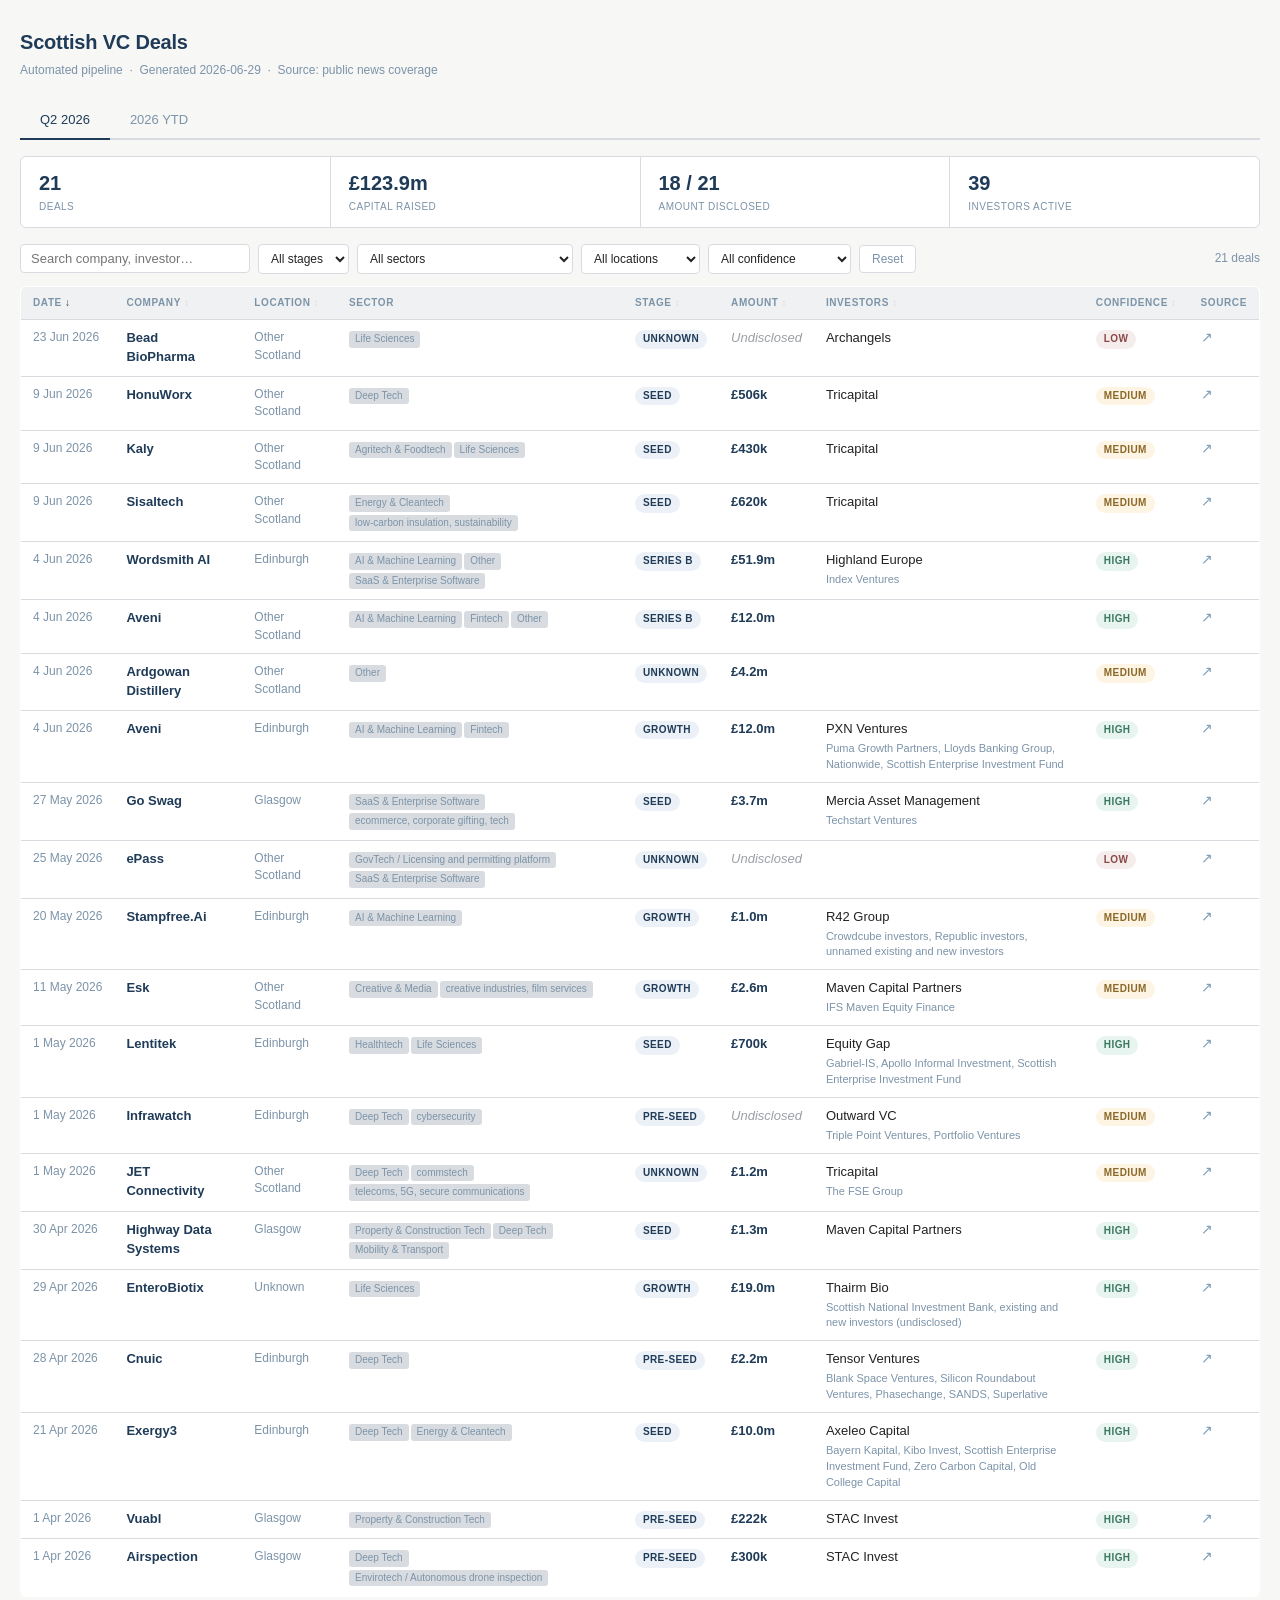
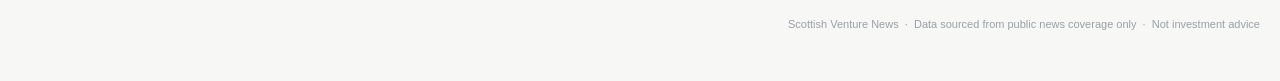
==== commit 44139b74: "correct 29 Jun 2026 report: remove Fortus (not Scottish), fix Ardgowan amount Co-Authored-By: Claude" ====
--- a/docs/deals/index.html
+++ b/docs/deals/index.html
@@ -285,7 +285,7 @@
 
 </div>
 <script>
-const DATA = {"quarter_label":"Q2 2026","year":2026,"generated":"2026-06-29","quarter_deals":[{"id":"bead-biopharma_unknown_2026-06-23","company_name":"Bead BioPharma","company_location":"Other Scotland","company_sectors":["Life Sciences"],"round_type":"Unknown","amount_gbp_millions":null,"investors":["Archangels"],"lead_investor":"Archangels","announcement_date":"2026-06-23","source_url":"https://angelcapital.scot/news/scottish-biotech-bead-biopharma-emerges-from-stealth-mode-with-novel-cancer-drug-platform/","headline":"Scottish biotech Bead BioPharma emerges from stealth mode with novel cancer drug platform","confidence":"low"},{"id":"fortus_unknown_2026-06-16","company_name":"Fortus","company_location":"Other Scotland","company_sectors":["Other"],"round_type":"Unknown","amount_gbp_millions":null,"investors":[],"lead_investor":"","announcement_date":"2026-06-16","source_url":"https://www.crunchbase.com/discover/funding_rounds/e3120c30307a4df552a2e1c7559da4a2","headline":"","confidence":"high"},{"id":"honuworx_seed_2026-06-09","company_name":"HonuWorx","company_location":"Other Scotland","company_sectors":["Deep Tech"],"round_type":"Seed","amount_gbp_millions":0.506,"investors":["Tricapital"],"lead_investor":"Tricapital","announcement_date":"2026-06-09","source_url":"https://angelcapital.scot/deals/tricapital-scots-syndicate-leads-3m-plus-deals-and-unveils-key-hire/","headline":"Tricapital: Scots syndicate leads £3m-plus deals and unveils key hire","confidence":"medium"},{"id":"kaly_seed_2026-06-09","company_name":"Kaly","company_location":"Other Scotland","company_sectors":["Agritech & Foodtech","Life Sciences"],"round_type":"Seed","amount_gbp_millions":0.43,"investors":["Tricapital"],"lead_investor":"Tricapital","announcement_date":"2026-06-09","source_url":"https://angelcapital.scot/deals/tricapital-scots-syndicate-leads-3m-plus-deals-and-unveils-key-hire/","headline":"Tricapital: Scots syndicate leads £3m-plus deals and unveils key hire","confidence":"medium"},{"id":"sisaltech_seed_2026-06-09","company_name":"Sisaltech","company_location":"Other Scotland","company_sectors":["Energy & Cleantech","low-carbon insulation, sustainability"],"round_type":"Seed","amount_gbp_millions":0.62,"investors":["Tricapital"],"lead_investor":"Tricapital","announcement_date":"2026-06-09","source_url":"https://angelcapital.scot/deals/tricapital-scots-syndicate-leads-3m-plus-deals-and-unveils-key-hire/","headline":"Tricapital: Scots syndicate leads £3m-plus deals and unveils key hire","confidence":"medium"},{"id":"wordsmith-ai_series-b_2026-06-04","company_name":"Wordsmith AI","company_location":"Edinburgh","company_sectors":["AI & Machine Learning","Other","SaaS & Enterprise Software"],"round_type":"Series B","amount_gbp_millions":51.87,"investors":["Highland Europe","Index Ventures"],"lead_investor":"Highland Europe","announcement_date":"2026-06-04","source_url":"https://www.campfire.scot/p/blockchain-scotland-meetup-edge-final","headline":"Congrats to Wordsmith for raising its $70m series B","confidence":"high"},{"id":"aveni_series-b_2026-06-04","company_name":"Aveni","company_location":"Other Scotland","company_sectors":["AI & Machine Learning","Fintech","Other"],"round_type":"Series B","amount_gbp_millions":12.0,"investors":[],"lead_investor":"","announcement_date":"2026-06-04","source_url":"https://www.crunchbase.com/discover/funding_rounds/e3120c30307a4df552a2e1c7559da4a2","headline":"","confidence":"high"},{"id":"ardgowan-distillery_unknown_2026-06-04","company_name":"Ardgowan Distillery","company_location":"Other Scotland","company_sectors":["Other"],"round_type":"Unknown","amount_gbp_millions":18.2,"investors":[],"lead_investor":"","announcement_date":"2026-06-04","source_url":"https://www.crunchbase.com/discover/funding_rounds/e3120c30307a4df552a2e1c7559da4a2","headline":"","confidence":"high"},{"id":"aveni_growth_2026-06-04","company_name":"Aveni","company_location":"Edinburgh","company_sectors":["AI & Machine Learning","Fintech"],"round_type":"Growth","amount_gbp_millions":12.0,"investors":["PXN Ventures","Puma Growth Partners","Lloyds Banking Group","Nationwide","Scottish Enterprise Investment Fund"],"lead_investor":"PXN Ventures","announcement_date":"2026-06-04","source_url":"https://edinburgh-innovations.ed.ac.uk/news/fintech-startup-aveni-announces-12m-raise","headline":"Fintech startup Aveni announces £12m raise","confidence":"high"},{"id":"go-swag_seed_2026-05-27","company_name":"Go Swag","company_location":"Glasgow","company_sectors":["SaaS & Enterprise Software","ecommerce, corporate gifting, tech"],"round_type":"Seed","amount_gbp_millions":3.705,"investors":["Mercia Asset Management","Techstart Ventures"],"lead_investor":"Mercia Asset Management","announcement_date":"2026-05-27","source_url":"https://html.duckduckgo.com/html/?q=%22Go+Swag%22+Scotland+startup+funding+2026","headline":"Go Swag raises $5m seed round led by Mercia Ventures","confidence":"high"},{"id":"epass_unknown_2026-05-25","company_name":"ePass","company_location":"Other Scotland","company_sectors":["GovTech / Licensing and permitting platform","SaaS & Enterprise Software"],"round_type":"Unknown","amount_gbp_millions":null,"investors":[],"lead_investor":"","announcement_date":"2026-05-25","source_url":"https://scottishbusinessnews.net/govtech-startup-epass-rolls-out-nationwide-platform-after-1m-debut-year/","headline":"GovTech startup ePass rolls out nationwide platform after £1m debut year","confidence":"low"},{"id":"stampfreeai_growth_2026-05-20","company_name":"Stampfree.Ai","company_location":"Edinburgh","company_sectors":["AI & Machine Learning"],"round_type":"Growth","amount_gbp_millions":1.03,"investors":["R42 Group","Crowdcube investors","Republic investors","unnamed existing and new investors"],"lead_investor":"R42 Group","announcement_date":"2026-05-20","source_url":"https://www.digit.fyi/edinburgh-ai-ecommerce-firm-raises-over-1m-in-new-investment/","headline":"Edinburgh AI ecommerce firm raises over £1m in new investment","confidence":"medium"},{"id":"esk_growth_2026-05-11","company_name":"Esk","company_location":"Other Scotland","company_sectors":["Creative & Media","creative industries, film services"],"round_type":"Growth","amount_gbp_millions":2.6,"investors":["Maven Capital Partners","IFS Maven Equity Finance"],"lead_investor":"Maven Capital Partners","announcement_date":"2026-05-11","source_url":"https://www.mavencp.com/latest-news/maven-leads-2.6-million-funding-round-in-esk","headline":"Maven invests £2.6 million in Esk","confidence":"medium"},{"id":"lentitek_seed_2026-05-01","company_name":"Lentitek","company_location":"Edinburgh","company_sectors":["Healthtech","Life Sciences"],"round_type":"Seed","amount_gbp_millions":0.7,"investors":["Equity Gap","Gabriel-IS","Apollo Informal Investment","Scottish Enterprise Investment Fund"],"lead_investor":"Equity Gap","announcement_date":"2026-05-01","source_url":"https://angelcapital.scot/news/lentitek-raises-700k-for-cancer-treatment-technology/","headline":"Lentitek raises £700k for cancer treatment technology","confidence":"high"},{"id":"infrawatch_pre-seed_2026-05-01","company_name":"Infrawatch","company_location":"Edinburgh","company_sectors":["Deep Tech","cybersecurity"],"round_type":"Pre-Seed","amount_gbp_millions":null,"investors":["Outward VC","Triple Point Ventures","Portfolio Ventures"],"lead_investor":"Outward VC","announcement_date":"2026-05-01","source_url":"https://theedinburghreporter.co.uk/2026/05/edinburgh-cyber-security-start-up-raises-millions-in-pre-seed-round/","headline":"Edinburgh cyber security start up raises millions in pre-seed round","confidence":"medium"},{"id":"jet-connectivity_unknown_2026-05-01","company_name":"JET Connectivity","company_location":"Other Scotland","company_sectors":["Deep Tech","commstech","telecoms, 5G, secure communications"],"round_type":"Unknown","amount_gbp_millions":1.2,"investors":["Tricapital","The FSE Group"],"lead_investor":"Tricapital","announcement_date":"2026-05-01","source_url":"https://angelcapital.scot/deals/tricapital-angels-leads-1-2m-investment-into-sovereign-dual-use-5g-solutions/","headline":"TRICAPITAL Angels leads £1.2m investment into sovereign dual use 5G solutions","confidence":"medium"},{"id":"highway-data-systems_seed_2026-04-30","company_name":"Highway Data Systems","company_location":"Glasgow","company_sectors":["Property & Construction Tech","Deep Tech","Mobility & Transport"],"round_type":"Seed","amount_gbp_millions":1.25,"investors":["Maven Capital Partners"],"lead_investor":"Maven Capital Partners","announcement_date":"2026-04-30","source_url":"https://www.mavencp.com/latest-news/ifs-maven-equity-finance-invests-in-1.25-million-in-highway-data-systems","headline":"IFS Maven Equity Finance invests £1.25 million in Highway Data Systems","confidence":"high"},{"id":"enterobiotix_growth_2026-04-29","company_name":"EnteroBiotix","company_location":"Unknown","company_sectors":["Life Sciences"],"round_type":"Growth","amount_gbp_millions":19.0,"investors":["Thairm Bio","Scottish National Investment Bank","existing and new investors (undisclosed)"],"lead_investor":"Thairm Bio","announcement_date":"2026-04-29","source_url":"https://scottishfinancialreview.com/2026/04/29/enterobiotix-bellshill-biopharma-raises-19m/","headline":"EnteroBiotix, Bellshill biopharma, raises £19m","confidence":"high"},{"id":"cnuic_pre-seed_2026-04-28","company_name":"Cnuic","company_location":"Edinburgh","company_sectors":["Deep Tech"],"round_type":"Pre-Seed","amount_gbp_millions":2.223,"investors":["Tensor Ventures","Blank Space Ventures","Silicon Roundabout Ventures","Phasechange","SANDS","Superlative"],"lead_investor":"Tensor Ventures","announcement_date":"2026-04-28","source_url":"https://tech.eu/2026/04/28/cnuic-secures-eur3m-pre-seed-to-unlock-next-generation-photonic-chip-production/","headline":"Cnuic secures $3m pre-seed to unlock next-generation photonic chip production","confidence":"high"},{"id":"exergy3_seed_2026-04-21","company_name":"Exergy3","company_location":"Edinburgh","company_sectors":["Deep Tech","Energy & Cleantech"],"round_type":"Seed","amount_gbp_millions":10.0,"investors":["Axeleo Capital","Bayern Kapital","Kibo Invest","Scottish Enterprise Investment Fund","Zero Carbon Capital","Old College Capital"],"lead_investor":"Axeleo Capital","announcement_date":"2026-04-21","source_url":"https://startuprise.co.uk/exergy3-raises-e11-4m-seed-funding-to-scale-thermal-energy-storage-for-industrial-decarbonisation/","headline":"Exergy3 Raises €11.4M Seed Funding To Scale Thermal Energy Storage For Industrial Decarbonisation","confidence":"high"},{"id":"vuabl_pre-seed_2026-04-01","company_name":"Vuabl","company_location":"Glasgow","company_sectors":["Property & Construction Tech"],"round_type":"Pre-Seed","amount_gbp_millions":0.222,"investors":["STAC Invest"],"lead_investor":"STAC Invest","announcement_date":"2026-04-01","source_url":"https://businesscloud.co.uk/live-blog/stac-backs-three-scottish-deeptech-companies/","headline":"STAC backs three Scottish deeptech companies with £772k","confidence":"high"},{"id":"airspection_pre-seed_2026-04-01","company_name":"Airspection","company_location":"Glasgow","company_sectors":["Deep Tech","Envirotech / Autonomous drone inspection"],"round_type":"Pre-Seed","amount_gbp_millions":0.3,"investors":["STAC Invest"],"lead_investor":"STAC Invest","announcement_date":"2026-04-01","source_url":"https://businesscloud.co.uk/live-blog/stac-backs-three-scottish-deeptech-companies/","headline":"STAC backs three Scottish deeptech companies with £772k","confidence":"high"}],"ytd_deals":[{"id":"bead-biopharma_unknown_2026-06-23","company_name":"Bead BioPharma","company_location":"Other Scotland","company_sectors":["Life Sciences"],"round_type":"Unknown","amount_gbp_millions":null,"investors":["Archangels"],"lead_investor":"Archangels","announcement_date":"2026-06-23","source_url":"https://angelcapital.scot/news/scottish-biotech-bead-biopharma-emerges-from-stealth-mode-with-novel-cancer-drug-platform/","headline":"Scottish biotech Bead BioPharma emerges from stealth mode with novel cancer drug platform","confidence":"low"},{"id":"fortus_unknown_2026-06-16","company_name":"Fortus","company_location":"Other Scotland","company_sectors":["Other"],"round_type":"Unknown","amount_gbp_millions":null,"investors":[],"lead_investor":"","announcement_date":"2026-06-16","source_url":"https://www.crunchbase.com/discover/funding_rounds/e3120c30307a4df552a2e1c7559da4a2","headline":"","confidence":"high"},{"id":"honuworx_seed_2026-06-09","company_name":"HonuWorx","company_location":"Other Scotland","company_sectors":["Deep Tech"],"round_type":"Seed","amount_gbp_millions":0.506,"investors":["Tricapital"],"lead_investor":"Tricapital","announcement_date":"2026-06-09","source_url":"https://angelcapital.scot/deals/tricapital-scots-syndicate-leads-3m-plus-deals-and-unveils-key-hire/","headline":"Tricapital: Scots syndicate leads £3m-plus deals and unveils key hire","confidence":"medium"},{"id":"kaly_seed_2026-06-09","company_name":"Kaly","company_location":"Other Scotland","company_sectors":["Agritech & Foodtech","Life Sciences"],"round_type":"Seed","amount_gbp_millions":0.43,"investors":["Tricapital"],"lead_investor":"Tricapital","announcement_date":"2026-06-09","source_url":"https://angelcapital.scot/deals/tricapital-scots-syndicate-leads-3m-plus-deals-and-unveils-key-hire/","headline":"Tricapital: Scots syndicate leads £3m-plus deals and unveils key hire","confidence":"medium"},{"id":"sisaltech_seed_2026-06-09","company_name":"Sisaltech","company_location":"Other Scotland","company_sectors":["Energy & Cleantech","low-carbon insulation, sustainability"],"round_type":"Seed","amount_gbp_millions":0.62,"investors":["Tricapital"],"lead_investor":"Tricapital","announcement_date":"2026-06-09","source_url":"https://angelcapital.scot/deals/tricapital-scots-syndicate-leads-3m-plus-deals-and-unveils-key-hire/","headline":"Tricapital: Scots syndicate leads £3m-plus deals and unveils key hire","confidence":"medium"},{"id":"wordsmith-ai_series-b_2026-06-04","company_name":"Wordsmith AI","company_location":"Edinburgh","company_sectors":["AI & Machine Learning","Other","SaaS & Enterprise Software"],"round_type":"Series B","amount_gbp_millions":51.87,"investors":["Highland Europe","Index Ventures"],"lead_investor":"Highland Europe","announcement_date":"2026-06-04","source_url":"https://www.campfire.scot/p/blockchain-scotland-meetup-edge-final","headline":"Congrats to Wordsmith for raising its $70m series B","confidence":"high"},{"id":"aveni_series-b_2026-06-04","company_name":"Aveni","company_location":"Other Scotland","company_sectors":["AI & Machine Learning","Fintech","Other"],"round_type":"Series B","amount_gbp_millions":12.0,"investors":[],"lead_investor":"","announcement_date":"2026-06-04","source_url":"https://www.crunchbase.com/discover/funding_rounds/e3120c30307a4df552a2e1c7559da4a2","headline":"","confidence":"high"},{"id":"ardgowan-distillery_unknown_2026-06-04","company_name":"Ardgowan Distillery","company_location":"Other Scotland","company_sectors":["Other"],"round_type":"Unknown","amount_gbp_millions":18.2,"investors":[],"lead_investor":"","announcement_date":"2026-06-04","source_url":"https://www.crunchbase.com/discover/funding_rounds/e3120c30307a4df552a2e1c7559da4a2","headline":"","confidence":"high"},{"id":"aveni_growth_2026-06-04","company_name":"Aveni","company_location":"Edinburgh","company_sectors":["AI & Machine Learning","Fintech"],"round_type":"Growth","amount_gbp_millions":12.0,"investors":["PXN Ventures","Puma Growth Partners","Lloyds Banking Group","Nationwide","Scottish Enterprise Investment Fund"],"lead_investor":"PXN Ventures","announcement_date":"2026-06-04","source_url":"https://edinburgh-innovations.ed.ac.uk/news/fintech-startup-aveni-announces-12m-raise","headline":"Fintech startup Aveni announces £12m raise","confidence":"high"},{"id":"go-swag_seed_2026-05-27","company_name":"Go Swag","company_location":"Glasgow","company_sectors":["SaaS & Enterprise Software","ecommerce, corporate gifting, tech"],"round_type":"Seed","amount_gbp_millions":3.705,"investors":["Mercia Asset Management","Techstart Ventures"],"lead_investor":"Mercia Asset Management","announcement_date":"2026-05-27","source_url":"https://html.duckduckgo.com/html/?q=%22Go+Swag%22+Scotland+startup+funding+2026","headline":"Go Swag raises $5m seed round led by Mercia Ventures","confidence":"high"},{"id":"epass_unknown_2026-05-25","company_name":"ePass","company_location":"Other Scotland","company_sectors":["GovTech / Licensing and permitting platform","SaaS & Enterprise Software"],"round_type":"Unknown","amount_gbp_millions":null,"investors":[],"lead_investor":"","announcement_date":"2026-05-25","source_url":"https://scottishbusinessnews.net/govtech-startup-epass-rolls-out-nationwide-platform-after-1m-debut-year/","headline":"GovTech startup ePass rolls out nationwide platform after £1m debut year","confidence":"low"},{"id":"stampfreeai_growth_2026-05-20","company_name":"Stampfree.Ai","company_location":"Edinburgh","company_sectors":["AI & Machine Learning"],"round_type":"Growth","amount_gbp_millions":1.03,"investors":["R42 Group","Crowdcube investors","Republic investors","unnamed existing and new investors"],"lead_investor":"R42 Group","announcement_date":"2026-05-20","source_url":"https://www.digit.fyi/edinburgh-ai-ecommerce-firm-raises-over-1m-in-new-investment/","headline":"Edinburgh AI ecommerce firm raises over £1m in new investment","confidence":"medium"},{"id":"esk_growth_2026-05-11","company_name":"Esk","company_location":"Other Scotland","company_sectors":["Creative & Media","creative industries, film services"],"round_type":"Growth","amount_gbp_millions":2.6,"investors":["Maven Capital Partners","IFS Maven Equity Finance"],"lead_investor":"Maven Capital Partners","announcement_date":"2026-05-11","source_url":"https://www.mavencp.com/latest-news/maven-leads-2.6-million-funding-round-in-esk","headline":"Maven invests £2.6 million in Esk","confidence":"medium"},{"id":"lentitek_seed_2026-05-01","company_name":"Lentitek","company_location":"Edinburgh","company_sectors":["Healthtech","Life Sciences"],"round_type":"Seed","amount_gbp_millions":0.7,"investors":["Equity Gap","Gabriel-IS","Apollo Informal Investment","Scottish Enterprise Investment Fund"],"lead_investor":"Equity Gap","announcement_date":"2026-05-01","source_url":"https://angelcapital.scot/news/lentitek-raises-700k-for-cancer-treatment-technology/","headline":"Lentitek raises £700k for cancer treatment technology","confidence":"high"},{"id":"infrawatch_pre-seed_2026-05-01","company_name":"Infrawatch","company_location":"Edinburgh","company_sectors":["Deep Tech","cybersecurity"],"round_type":"Pre-Seed","amount_gbp_millions":null,"investors":["Outward VC","Triple Point Ventures","Portfolio Ventures"],"lead_investor":"Outward VC","announcement_date":"2026-05-01","source_url":"https://theedinburghreporter.co.uk/2026/05/edinburgh-cyber-security-start-up-raises-millions-in-pre-seed-round/","headline":"Edinburgh cyber security start up raises millions in pre-seed round","confidence":"medium"},{"id":"jet-connectivity_unknown_2026-05-01","company_name":"JET Connectivity","company_location":"Other Scotland","company_sectors":["Deep Tech","commstech","telecoms, 5G, secure communications"],"round_type":"Unknown","amount_gbp_millions":1.2,"investors":["Tricapital","The FSE Group"],"lead_investor":"Tricapital","announcement_date":"2026-05-01","source_url":"https://angelcapital.scot/deals/tricapital-angels-leads-1-2m-investment-into-sovereign-dual-use-5g-solutions/","headline":"TRICAPITAL Angels leads £1.2m investment into sovereign dual use 5G solutions","confidence":"medium"},{"id":"highway-data-systems_seed_2026-04-30","company_name":"Highway Data Systems","company_location":"Glasgow","company_sectors":["Property & Construction Tech","Deep Tech","Mobility & Transport"],"round_type":"Seed","amount_gbp_millions":1.25,"investors":["Maven Capital Partners"],"lead_investor":"Maven Capital Partners","announcement_date":"2026-04-30","source_url":"https://www.mavencp.com/latest-news/ifs-maven-equity-finance-invests-in-1.25-million-in-highway-data-systems","headline":"IFS Maven Equity Finance invests £1.25 million in Highway Data Systems","confidence":"high"},{"id":"enterobiotix_growth_2026-04-29","company_name":"EnteroBiotix","company_location":"Unknown","company_sectors":["Life Sciences"],"round_type":"Growth","amount_gbp_millions":19.0,"investors":["Thairm Bio","Scottish National Investment Bank","existing and new investors (undisclosed)"],"lead_investor":"Thairm Bio","announcement_date":"2026-04-29","source_url":"https://scottishfinancialreview.com/2026/04/29/enterobiotix-bellshill-biopharma-raises-19m/","headline":"EnteroBiotix, Bellshill biopharma, raises £19m","confidence":"high"},{"id":"cnuic_pre-seed_2026-04-28","company_name":"Cnuic","company_location":"Edinburgh","company_sectors":["Deep Tech"],"round_type":"Pre-Seed","amount_gbp_millions":2.223,"investors":["Tensor Ventures","Blank Space Ventures","Silicon Roundabout Ventures","Phasechange","SANDS","Superlative"],"lead_investor":"Tensor Ventures","announcement_date":"2026-04-28","source_url":"https://tech.eu/2026/04/28/cnuic-secures-eur3m-pre-seed-to-unlock-next-generation-photonic-chip-production/","headline":"Cnuic secures $3m pre-seed to unlock next-generation photonic chip production","confidence":"high"},{"id":"exergy3_seed_2026-04-21","company_name":"Exergy3","company_location":"Edinburgh","company_sectors":["Deep Tech","Energy & Cleantech"],"round_type":"Seed","amount_gbp_millions":10.0,"investors":["Axeleo Capital","Bayern Kapital","Kibo Invest","Scottish Enterprise Investment Fund","Zero Carbon Capital","Old College Capital"],"lead_investor":"Axeleo Capital","announcement_date":"2026-04-21","source_url":"https://startuprise.co.uk/exergy3-raises-e11-4m-seed-funding-to-scale-thermal-energy-storage-for-industrial-decarbonisation/","headline":"Exergy3 Raises €11.4M Seed Funding To Scale Thermal Energy Storage For Industrial Decarbonisation","confidence":"high"},{"id":"vuabl_pre-seed_2026-04-01","company_name":"Vuabl","company_location":"Glasgow","company_sectors":["Property & Construction Tech"],"round_type":"Pre-Seed","amount_gbp_millions":0.222,"investors":["STAC Invest"],"lead_investor":"STAC Invest","announcement_date":"2026-04-01","source_url":"https://businesscloud.co.uk/live-blog/stac-backs-three-scottish-deeptech-companies/","headline":"STAC backs three Scottish deeptech companies with £772k","confidence":"high"},{"id":"airspection_pre-seed_2026-04-01","company_name":"Airspection","company_location":"Glasgow","company_sectors":["Deep Tech","Envirotech / Autonomous drone inspection"],"round_type":"Pre-Seed","amount_gbp_millions":0.3,"investors":["STAC Invest"],"lead_investor":"STAC Invest","announcement_date":"2026-04-01","source_url":"https://businesscloud.co.uk/live-blog/stac-backs-three-scottish-deeptech-companies/","headline":"STAC backs three Scottish deeptech companies with £772k","confidence":"high"},{"id":"bioliberty_series-a_2026-03-31","company_name":"Bioliberty","company_location":"Edinburgh","company_sectors":["AI & Machine Learning","Deep Tech","Healthtech","SaaS & Enterprise Software"],"round_type":"Series A","amount_gbp_millions":6.2,"investors":["Scottish National Investment Bank","Archangels","Eos Advisory","Old College Capital","Hanna Capital SEZC","Conduit Connect"],"lead_investor":"Scottish National Investment Bank","announcement_date":"2026-03-31","source_url":"https://angelcapital.scot/deals/healthtech-firm-bioliberty-to-accelerate-international-growth-with-new-investment/","headline":"Healthtech firm Bioliberty to accelerate international growth with new investment","confidence":"high"},{"id":"earth-blox_growth_2026-03-31","company_name":"Earth Blox","company_location":"Edinburgh","company_sectors":["Climate tech / Nature risk analytics","Energy & Cleantech","Fintech","SaaS & Enterprise Software"],"round_type":"Growth","amount_gbp_millions":6.0,"investors":["PXN Ventures","Scottish Enterprise Investment Fund","Archangels","European Space Agency"],"lead_investor":"PXN Ventures","announcement_date":"2026-03-31","source_url":"https://angelcapital.scot/deals/earth-blox-secures-6m-to-help-businesses-and-banks-finance-the-transition-to-a-nature-positive-economy/","headline":"Earth Blox secures £6m to help businesses and banks finance the transition to a nature-positive economy","confidence":"high"},{"id":"regeno_seed_2026-03-20","company_name":"Regeno","company_location":"Glasgow","company_sectors":["Energy & Cleantech"],"round_type":"Seed","amount_gbp_millions":null,"investors":["SFC Capital","Scottish Enterprise Investment Fund","One Planet Capital","Gabriel-IS","British Business Investments","University of Strathclyde"],"lead_investor":"SFC Capital","announcement_date":"2026-03-20","source_url":"https://www.strath.ac.uk/whystrathclyde/news/2026/strathclyde-supportedstart-upsecuresbackingtodeveloplower-costwindenergy/","headline":"Strathclyde-supported start-up secures backing to develop lower-cost wind energy","confidence":"medium"},{"id":"entourage-ai_pre-seed_2026-03-18","company_name":"Entourage AI","company_location":"Glasgow","company_sectors":["AI & Machine Learning","Healthtech"],"round_type":"Pre-Seed","amount_gbp_millions":3.705,"investors":["Provision","GU Holdings Ltd (University of Glasgow)","David Peterson","Brad Peltz","angel investors"],"lead_investor":"Provision","announcement_date":"2026-03-18","source_url":"https://scottishfinancialreview.com/2026/03/18/entourage-ai-glasgow-uni-health-spinout-in-5m-raise/","headline":"Entourage AI, Glasgow uni health spinout, in $5m raise","confidence":"high"},{"id":"biocaptiva_seed_2026-03-10","company_name":"Biocaptiva","company_location":"Edinburgh","company_sectors":["Life Sciences"],"round_type":"Seed","amount_gbp_millions":1.58,"investors":["Archangels","Old College Capital","British Business Investments","Scottish Enterprise Investment Fund","EverQuest Capital Partners"],"lead_investor":"Archangels","announcement_date":"2026-03-10","source_url":"https://angelcapital.scot/deals/edinburgh-uni-spin-out-at-cutting-edge-of-cancer-research-gets-1-6m-injection/","headline":"Edinburgh Uni spin-out at cutting edge of cancer research gets £1.6m injection","confidence":"high"},{"id":"swurf_pre-seed_2026-03-09","company_name":"Swurf","company_location":"Edinburgh","company_sectors":["Property & Construction Tech","SaaS & Enterprise Software","Worktech / Flexible workspace platform"],"round_type":"Pre-Seed","amount_gbp_millions":0.2,"investors":["Gareth Williams (Skyscanner co-founder)","Anna Lagerqvist Christopherson (Boda Bars)","unnamed HNW investors"],"lead_investor":"","announcement_date":"2026-03-09","source_url":"https://dailybusinessgroup.co.uk/2026/03/gibson-raises-200k-to-expand-swurf-platform/","headline":"SWURF raises £200k to expand platform","confidence":"medium"},{"id":"tilebio_seed_2026-03-03","company_name":"TileBio","company_location":"Glasgow","company_sectors":["Healthtech","AI & Machine Learning"],"round_type":"Seed","amount_gbp_millions":1.6,"investors":["Twin Path Ventures","Scottish Enterprise Investment Fund","GU Holdings Ltd (University of Glasgow)"],"lead_investor":"Twin Path Ventures","announcement_date":"2026-03-03","source_url":"https://glasgowcityofscienceandinnovation.com/glasgow-healthtech-spinout-raises-1-6m-to-transform-cancer-diagnosis-with-ai/","headline":"Glasgow healthtech spinout raises £1.6m to transform cancer diagnosis with AI","confidence":"high"},{"id":"quantcore_seed_2026-03-02","company_name":"Quantcore","company_location":"Glasgow","company_sectors":["Deep Tech"],"round_type":"Seed","amount_gbp_millions":2.5,"investors":["PXN Ventures","Blackfinch Ventures","Scottish Enterprise Investment Fund","Quantum Exponential","STAC Invest"],"lead_investor":"PXN Ventures","announcement_date":"2026-03-02","source_url":"https://angelcapital.scot/news/scottish-quantum-hardware-company-raises-2-5m-to-build-uks-sovereign-manufacturing-capability/","headline":"Scottish quantum hardware company raises £2.5m to build UK's sovereign manufacturing capability","confidence":"high"},{"id":"launchpad_series-a_2026-02-16","company_name":"Launchpad","company_location":"Edinburgh","company_sectors":["AI & Machine Learning","Deep Tech"],"round_type":"Series A","amount_gbp_millions":8.151,"investors":["PXN Ventures","Scottish National Investment Bank","Scottish Enterprise Investment Fund","Lavrock Ventures","Squadra Ventures","Ericsson Ventures","Lockheed Martin Ventures"],"lead_investor":"","announcement_date":"2026-02-16","source_url":"https://angelcapital.scot/news/launchpad-announces-pxn-ventures-as-its-newest-strategic-investor/","headline":"Launchpad announces PXN Ventures as its newest strategic investor","confidence":"high"},{"id":"nami-surgical_growth_2026-01-29","company_name":"Nami Surgical","company_location":"Glasgow","company_sectors":["Healthtech","SaaS & Enterprise Software","Deep Tech"],"round_type":"Seed","amount_gbp_millions":1.9,"investors":["Eos Advisory","Maven Capital Partners (Investment Fund for Scotland)","Scottish Enterprise Investment Fund"],"lead_investor":"Eos Advisory","announcement_date":"2026-01-29","source_url":"https://www.scottish-enterprise-mediacentre.com/news/ultrasonic-surgery-specialist-nami-appoints-nikki-palfrey-as-ceo-and-completes-latest-investment-round","headline":"Ultrasonic surgery specialist Nami appoints Nikki Palfrey as CEO and completes latest investment round","confidence":"high"},{"id":"carbogenics_seed_2026-01-19","company_name":"Carbogenics","company_location":"Edinburgh","company_sectors":["Energy & Cleantech"],"round_type":"Seed","amount_gbp_millions":2.223,"investors":["Dangerous Ventures","Green Angel Ventures","Old College Capital","Scottish Enterprise Investment Fund"],"lead_investor":"","announcement_date":"2026-01-19","source_url":"https://adbioresources.org/newsroom/member-press-release-3-million-investment-for-edinburgh-based-specialist-bio-carbon-designer-carbogenics/","headline":"$3 Million Investment for Edinburgh-Based Specialist Bio-Carbon Designer Carbogenics","confidence":"medium"}]};
+const DATA = {"quarter_label":"Q2 2026","year":2026,"generated":"2026-06-29","quarter_deals":[{"id":"bead-biopharma_unknown_2026-06-23","company_name":"Bead BioPharma","company_location":"Other Scotland","company_sectors":["Life Sciences"],"round_type":"Unknown","amount_gbp_millions":null,"investors":["Archangels"],"lead_investor":"Archangels","announcement_date":"2026-06-23","source_url":"https://angelcapital.scot/news/scottish-biotech-bead-biopharma-emerges-from-stealth-mode-with-novel-cancer-drug-platform/","headline":"Scottish biotech Bead BioPharma emerges from stealth mode with novel cancer drug platform","confidence":"low"},{"id":"honuworx_seed_2026-06-09","company_name":"HonuWorx","company_location":"Other Scotland","company_sectors":["Deep Tech"],"round_type":"Seed","amount_gbp_millions":0.506,"investors":["Tricapital"],"lead_investor":"Tricapital","announcement_date":"2026-06-09","source_url":"https://angelcapital.scot/deals/tricapital-scots-syndicate-leads-3m-plus-deals-and-unveils-key-hire/","headline":"Tricapital: Scots syndicate leads £3m-plus deals and unveils key hire","confidence":"medium"},{"id":"kaly_seed_2026-06-09","company_name":"Kaly","company_location":"Other Scotland","company_sectors":["Agritech & Foodtech","Life Sciences"],"round_type":"Seed","amount_gbp_millions":0.43,"investors":["Tricapital"],"lead_investor":"Tricapital","announcement_date":"2026-06-09","source_url":"https://angelcapital.scot/deals/tricapital-scots-syndicate-leads-3m-plus-deals-and-unveils-key-hire/","headline":"Tricapital: Scots syndicate leads £3m-plus deals and unveils key hire","confidence":"medium"},{"id":"sisaltech_seed_2026-06-09","company_name":"Sisaltech","company_location":"Other Scotland","company_sectors":["Energy & Cleantech","low-carbon insulation, sustainability"],"round_type":"Seed","amount_gbp_millions":0.62,"investors":["Tricapital"],"lead_investor":"Tricapital","announcement_date":"2026-06-09","source_url":"https://angelcapital.scot/deals/tricapital-scots-syndicate-leads-3m-plus-deals-and-unveils-key-hire/","headline":"Tricapital: Scots syndicate leads £3m-plus deals and unveils key hire","confidence":"medium"},{"id":"wordsmith-ai_series-b_2026-06-04","company_name":"Wordsmith AI","company_location":"Edinburgh","company_sectors":["AI & Machine Learning","Other","SaaS & Enterprise Software"],"round_type":"Series B","amount_gbp_millions":51.87,"investors":["Highland Europe","Index Ventures"],"lead_investor":"Highland Europe","announcement_date":"2026-06-04","source_url":"https://www.campfire.scot/p/blockchain-scotland-meetup-edge-final","headline":"Congrats to Wordsmith for raising its $70m series B","confidence":"high"},{"id":"aveni_series-b_2026-06-04","company_name":"Aveni","company_location":"Other Scotland","company_sectors":["AI & Machine Learning","Fintech","Other"],"round_type":"Series B","amount_gbp_millions":12.0,"investors":[],"lead_investor":"","announcement_date":"2026-06-04","source_url":"https://www.crunchbase.com/discover/funding_rounds/e3120c30307a4df552a2e1c7559da4a2","headline":"","confidence":"high"},{"id":"ardgowan-distillery_unknown_2026-06-04","company_name":"Ardgowan Distillery","company_location":"Other Scotland","company_sectors":["Other"],"round_type":"Unknown","amount_gbp_millions":4.2,"investors":[],"lead_investor":"","announcement_date":"2026-06-04","source_url":"https://www.thespiritsbusiness.com/2026/06/ardgowan-gains-4-2m-investment/","headline":"","confidence":"medium"},{"id":"aveni_growth_2026-06-04","company_name":"Aveni","company_location":"Edinburgh","company_sectors":["AI & Machine Learning","Fintech"],"round_type":"Growth","amount_gbp_millions":12.0,"investors":["PXN Ventures","Puma Growth Partners","Lloyds Banking Group","Nationwide","Scottish Enterprise Investment Fund"],"lead_investor":"PXN Ventures","announcement_date":"2026-06-04","source_url":"https://edinburgh-innovations.ed.ac.uk/news/fintech-startup-aveni-announces-12m-raise","headline":"Fintech startup Aveni announces £12m raise","confidence":"high"},{"id":"go-swag_seed_2026-05-27","company_name":"Go Swag","company_location":"Glasgow","company_sectors":["SaaS & Enterprise Software","ecommerce, corporate gifting, tech"],"round_type":"Seed","amount_gbp_millions":3.705,"investors":["Mercia Asset Management","Techstart Ventures"],"lead_investor":"Mercia Asset Management","announcement_date":"2026-05-27","source_url":"https://html.duckduckgo.com/html/?q=%22Go+Swag%22+Scotland+startup+funding+2026","headline":"Go Swag raises $5m seed round led by Mercia Ventures","confidence":"high"},{"id":"epass_unknown_2026-05-25","company_name":"ePass","company_location":"Other Scotland","company_sectors":["GovTech / Licensing and permitting platform","SaaS & Enterprise Software"],"round_type":"Unknown","amount_gbp_millions":null,"investors":[],"lead_investor":"","announcement_date":"2026-05-25","source_url":"https://scottishbusinessnews.net/govtech-startup-epass-rolls-out-nationwide-platform-after-1m-debut-year/","headline":"GovTech startup ePass rolls out nationwide platform after £1m debut year","confidence":"low"},{"id":"stampfreeai_growth_2026-05-20","company_name":"Stampfree.Ai","company_location":"Edinburgh","company_sectors":["AI & Machine Learning"],"round_type":"Growth","amount_gbp_millions":1.03,"investors":["R42 Group","Crowdcube investors","Republic investors","unnamed existing and new investors"],"lead_investor":"R42 Group","announcement_date":"2026-05-20","source_url":"https://www.digit.fyi/edinburgh-ai-ecommerce-firm-raises-over-1m-in-new-investment/","headline":"Edinburgh AI ecommerce firm raises over £1m in new investment","confidence":"medium"},{"id":"esk_growth_2026-05-11","company_name":"Esk","company_location":"Other Scotland","company_sectors":["Creative & Media","creative industries, film services"],"round_type":"Growth","amount_gbp_millions":2.6,"investors":["Maven Capital Partners","IFS Maven Equity Finance"],"lead_investor":"Maven Capital Partners","announcement_date":"2026-05-11","source_url":"https://www.mavencp.com/latest-news/maven-leads-2.6-million-funding-round-in-esk","headline":"Maven invests £2.6 million in Esk","confidence":"medium"},{"id":"lentitek_seed_2026-05-01","company_name":"Lentitek","company_location":"Edinburgh","company_sectors":["Healthtech","Life Sciences"],"round_type":"Seed","amount_gbp_millions":0.7,"investors":["Equity Gap","Gabriel-IS","Apollo Informal Investment","Scottish Enterprise Investment Fund"],"lead_investor":"Equity Gap","announcement_date":"2026-05-01","source_url":"https://angelcapital.scot/news/lentitek-raises-700k-for-cancer-treatment-technology/","headline":"Lentitek raises £700k for cancer treatment technology","confidence":"high"},{"id":"infrawatch_pre-seed_2026-05-01","company_name":"Infrawatch","company_location":"Edinburgh","company_sectors":["Deep Tech","cybersecurity"],"round_type":"Pre-Seed","amount_gbp_millions":null,"investors":["Outward VC","Triple Point Ventures","Portfolio Ventures"],"lead_investor":"Outward VC","announcement_date":"2026-05-01","source_url":"https://theedinburghreporter.co.uk/2026/05/edinburgh-cyber-security-start-up-raises-millions-in-pre-seed-round/","headline":"Edinburgh cyber security start up raises millions in pre-seed round","confidence":"medium"},{"id":"jet-connectivity_unknown_2026-05-01","company_name":"JET Connectivity","company_location":"Other Scotland","company_sectors":["Deep Tech","commstech","telecoms, 5G, secure communications"],"round_type":"Unknown","amount_gbp_millions":1.2,"investors":["Tricapital","The FSE Group"],"lead_investor":"Tricapital","announcement_date":"2026-05-01","source_url":"https://angelcapital.scot/deals/tricapital-angels-leads-1-2m-investment-into-sovereign-dual-use-5g-solutions/","headline":"TRICAPITAL Angels leads £1.2m investment into sovereign dual use 5G solutions","confidence":"medium"},{"id":"highway-data-systems_seed_2026-04-30","company_name":"Highway Data Systems","company_location":"Glasgow","company_sectors":["Property & Construction Tech","Deep Tech","Mobility & Transport"],"round_type":"Seed","amount_gbp_millions":1.25,"investors":["Maven Capital Partners"],"lead_investor":"Maven Capital Partners","announcement_date":"2026-04-30","source_url":"https://www.mavencp.com/latest-news/ifs-maven-equity-finance-invests-in-1.25-million-in-highway-data-systems","headline":"IFS Maven Equity Finance invests £1.25 million in Highway Data Systems","confidence":"high"},{"id":"enterobiotix_growth_2026-04-29","company_name":"EnteroBiotix","company_location":"Unknown","company_sectors":["Life Sciences"],"round_type":"Growth","amount_gbp_millions":19.0,"investors":["Thairm Bio","Scottish National Investment Bank","existing and new investors (undisclosed)"],"lead_investor":"Thairm Bio","announcement_date":"2026-04-29","source_url":"https://scottishfinancialreview.com/2026/04/29/enterobiotix-bellshill-biopharma-raises-19m/","headline":"EnteroBiotix, Bellshill biopharma, raises £19m","confidence":"high"},{"id":"cnuic_pre-seed_2026-04-28","company_name":"Cnuic","company_location":"Edinburgh","company_sectors":["Deep Tech"],"round_type":"Pre-Seed","amount_gbp_millions":2.223,"investors":["Tensor Ventures","Blank Space Ventures","Silicon Roundabout Ventures","Phasechange","SANDS","Superlative"],"lead_investor":"Tensor Ventures","announcement_date":"2026-04-28","source_url":"https://tech.eu/2026/04/28/cnuic-secures-eur3m-pre-seed-to-unlock-next-generation-photonic-chip-production/","headline":"Cnuic secures $3m pre-seed to unlock next-generation photonic chip production","confidence":"high"},{"id":"exergy3_seed_2026-04-21","company_name":"Exergy3","company_location":"Edinburgh","company_sectors":["Deep Tech","Energy & Cleantech"],"round_type":"Seed","amount_gbp_millions":10.0,"investors":["Axeleo Capital","Bayern Kapital","Kibo Invest","Scottish Enterprise Investment Fund","Zero Carbon Capital","Old College Capital"],"lead_investor":"Axeleo Capital","announcement_date":"2026-04-21","source_url":"https://startuprise.co.uk/exergy3-raises-e11-4m-seed-funding-to-scale-thermal-energy-storage-for-industrial-decarbonisation/","headline":"Exergy3 Raises €11.4M Seed Funding To Scale Thermal Energy Storage For Industrial Decarbonisation","confidence":"high"},{"id":"vuabl_pre-seed_2026-04-01","company_name":"Vuabl","company_location":"Glasgow","company_sectors":["Property & Construction Tech"],"round_type":"Pre-Seed","amount_gbp_millions":0.222,"investors":["STAC Invest"],"lead_investor":"STAC Invest","announcement_date":"2026-04-01","source_url":"https://businesscloud.co.uk/live-blog/stac-backs-three-scottish-deeptech-companies/","headline":"STAC backs three Scottish deeptech companies with £772k","confidence":"high"},{"id":"airspection_pre-seed_2026-04-01","company_name":"Airspection","company_location":"Glasgow","company_sectors":["Deep Tech","Envirotech / Autonomous drone inspection"],"round_type":"Pre-Seed","amount_gbp_millions":0.3,"investors":["STAC Invest"],"lead_investor":"STAC Invest","announcement_date":"2026-04-01","source_url":"https://businesscloud.co.uk/live-blog/stac-backs-three-scottish-deeptech-companies/","headline":"STAC backs three Scottish deeptech companies with £772k","confidence":"high"}],"ytd_deals":[{"id":"bead-biopharma_unknown_2026-06-23","company_name":"Bead BioPharma","company_location":"Other Scotland","company_sectors":["Life Sciences"],"round_type":"Unknown","amount_gbp_millions":null,"investors":["Archangels"],"lead_investor":"Archangels","announcement_date":"2026-06-23","source_url":"https://angelcapital.scot/news/scottish-biotech-bead-biopharma-emerges-from-stealth-mode-with-novel-cancer-drug-platform/","headline":"Scottish biotech Bead BioPharma emerges from stealth mode with novel cancer drug platform","confidence":"low"},{"id":"honuworx_seed_2026-06-09","company_name":"HonuWorx","company_location":"Other Scotland","company_sectors":["Deep Tech"],"round_type":"Seed","amount_gbp_millions":0.506,"investors":["Tricapital"],"lead_investor":"Tricapital","announcement_date":"2026-06-09","source_url":"https://angelcapital.scot/deals/tricapital-scots-syndicate-leads-3m-plus-deals-and-unveils-key-hire/","headline":"Tricapital: Scots syndicate leads £3m-plus deals and unveils key hire","confidence":"medium"},{"id":"kaly_seed_2026-06-09","company_name":"Kaly","company_location":"Other Scotland","company_sectors":["Agritech & Foodtech","Life Sciences"],"round_type":"Seed","amount_gbp_millions":0.43,"investors":["Tricapital"],"lead_investor":"Tricapital","announcement_date":"2026-06-09","source_url":"https://angelcapital.scot/deals/tricapital-scots-syndicate-leads-3m-plus-deals-and-unveils-key-hire/","headline":"Tricapital: Scots syndicate leads £3m-plus deals and unveils key hire","confidence":"medium"},{"id":"sisaltech_seed_2026-06-09","company_name":"Sisaltech","company_location":"Other Scotland","company_sectors":["Energy & Cleantech","low-carbon insulation, sustainability"],"round_type":"Seed","amount_gbp_millions":0.62,"investors":["Tricapital"],"lead_investor":"Tricapital","announcement_date":"2026-06-09","source_url":"https://angelcapital.scot/deals/tricapital-scots-syndicate-leads-3m-plus-deals-and-unveils-key-hire/","headline":"Tricapital: Scots syndicate leads £3m-plus deals and unveils key hire","confidence":"medium"},{"id":"wordsmith-ai_series-b_2026-06-04","company_name":"Wordsmith AI","company_location":"Edinburgh","company_sectors":["AI & Machine Learning","Other","SaaS & Enterprise Software"],"round_type":"Series B","amount_gbp_millions":51.87,"investors":["Highland Europe","Index Ventures"],"lead_investor":"Highland Europe","announcement_date":"2026-06-04","source_url":"https://www.campfire.scot/p/blockchain-scotland-meetup-edge-final","headline":"Congrats to Wordsmith for raising its $70m series B","confidence":"high"},{"id":"aveni_series-b_2026-06-04","company_name":"Aveni","company_location":"Other Scotland","company_sectors":["AI & Machine Learning","Fintech","Other"],"round_type":"Series B","amount_gbp_millions":12.0,"investors":[],"lead_investor":"","announcement_date":"2026-06-04","source_url":"https://www.crunchbase.com/discover/funding_rounds/e3120c30307a4df552a2e1c7559da4a2","headline":"","confidence":"high"},{"id":"ardgowan-distillery_unknown_2026-06-04","company_name":"Ardgowan Distillery","company_location":"Other Scotland","company_sectors":["Other"],"round_type":"Unknown","amount_gbp_millions":4.2,"investors":[],"lead_investor":"","announcement_date":"2026-06-04","source_url":"https://www.thespiritsbusiness.com/2026/06/ardgowan-gains-4-2m-investment/","headline":"","confidence":"medium"},{"id":"aveni_growth_2026-06-04","company_name":"Aveni","company_location":"Edinburgh","company_sectors":["AI & Machine Learning","Fintech"],"round_type":"Growth","amount_gbp_millions":12.0,"investors":["PXN Ventures","Puma Growth Partners","Lloyds Banking Group","Nationwide","Scottish Enterprise Investment Fund"],"lead_investor":"PXN Ventures","announcement_date":"2026-06-04","source_url":"https://edinburgh-innovations.ed.ac.uk/news/fintech-startup-aveni-announces-12m-raise","headline":"Fintech startup Aveni announces £12m raise","confidence":"high"},{"id":"go-swag_seed_2026-05-27","company_name":"Go Swag","company_location":"Glasgow","company_sectors":["SaaS & Enterprise Software","ecommerce, corporate gifting, tech"],"round_type":"Seed","amount_gbp_millions":3.705,"investors":["Mercia Asset Management","Techstart Ventures"],"lead_investor":"Mercia Asset Management","announcement_date":"2026-05-27","source_url":"https://html.duckduckgo.com/html/?q=%22Go+Swag%22+Scotland+startup+funding+2026","headline":"Go Swag raises $5m seed round led by Mercia Ventures","confidence":"high"},{"id":"epass_unknown_2026-05-25","company_name":"ePass","company_location":"Other Scotland","company_sectors":["GovTech / Licensing and permitting platform","SaaS & Enterprise Software"],"round_type":"Unknown","amount_gbp_millions":null,"investors":[],"lead_investor":"","announcement_date":"2026-05-25","source_url":"https://scottishbusinessnews.net/govtech-startup-epass-rolls-out-nationwide-platform-after-1m-debut-year/","headline":"GovTech startup ePass rolls out nationwide platform after £1m debut year","confidence":"low"},{"id":"stampfreeai_growth_2026-05-20","company_name":"Stampfree.Ai","company_location":"Edinburgh","company_sectors":["AI & Machine Learning"],"round_type":"Growth","amount_gbp_millions":1.03,"investors":["R42 Group","Crowdcube investors","Republic investors","unnamed existing and new investors"],"lead_investor":"R42 Group","announcement_date":"2026-05-20","source_url":"https://www.digit.fyi/edinburgh-ai-ecommerce-firm-raises-over-1m-in-new-investment/","headline":"Edinburgh AI ecommerce firm raises over £1m in new investment","confidence":"medium"},{"id":"esk_growth_2026-05-11","company_name":"Esk","company_location":"Other Scotland","company_sectors":["Creative & Media","creative industries, film services"],"round_type":"Growth","amount_gbp_millions":2.6,"investors":["Maven Capital Partners","IFS Maven Equity Finance"],"lead_investor":"Maven Capital Partners","announcement_date":"2026-05-11","source_url":"https://www.mavencp.com/latest-news/maven-leads-2.6-million-funding-round-in-esk","headline":"Maven invests £2.6 million in Esk","confidence":"medium"},{"id":"lentitek_seed_2026-05-01","company_name":"Lentitek","company_location":"Edinburgh","company_sectors":["Healthtech","Life Sciences"],"round_type":"Seed","amount_gbp_millions":0.7,"investors":["Equity Gap","Gabriel-IS","Apollo Informal Investment","Scottish Enterprise Investment Fund"],"lead_investor":"Equity Gap","announcement_date":"2026-05-01","source_url":"https://angelcapital.scot/news/lentitek-raises-700k-for-cancer-treatment-technology/","headline":"Lentitek raises £700k for cancer treatment technology","confidence":"high"},{"id":"infrawatch_pre-seed_2026-05-01","company_name":"Infrawatch","company_location":"Edinburgh","company_sectors":["Deep Tech","cybersecurity"],"round_type":"Pre-Seed","amount_gbp_millions":null,"investors":["Outward VC","Triple Point Ventures","Portfolio Ventures"],"lead_investor":"Outward VC","announcement_date":"2026-05-01","source_url":"https://theedinburghreporter.co.uk/2026/05/edinburgh-cyber-security-start-up-raises-millions-in-pre-seed-round/","headline":"Edinburgh cyber security start up raises millions in pre-seed round","confidence":"medium"},{"id":"jet-connectivity_unknown_2026-05-01","company_name":"JET Connectivity","company_location":"Other Scotland","company_sectors":["Deep Tech","commstech","telecoms, 5G, secure communications"],"round_type":"Unknown","amount_gbp_millions":1.2,"investors":["Tricapital","The FSE Group"],"lead_investor":"Tricapital","announcement_date":"2026-05-01","source_url":"https://angelcapital.scot/deals/tricapital-angels-leads-1-2m-investment-into-sovereign-dual-use-5g-solutions/","headline":"TRICAPITAL Angels leads £1.2m investment into sovereign dual use 5G solutions","confidence":"medium"},{"id":"highway-data-systems_seed_2026-04-30","company_name":"Highway Data Systems","company_location":"Glasgow","company_sectors":["Property & Construction Tech","Deep Tech","Mobility & Transport"],"round_type":"Seed","amount_gbp_millions":1.25,"investors":["Maven Capital Partners"],"lead_investor":"Maven Capital Partners","announcement_date":"2026-04-30","source_url":"https://www.mavencp.com/latest-news/ifs-maven-equity-finance-invests-in-1.25-million-in-highway-data-systems","headline":"IFS Maven Equity Finance invests £1.25 million in Highway Data Systems","confidence":"high"},{"id":"enterobiotix_growth_2026-04-29","company_name":"EnteroBiotix","company_location":"Unknown","company_sectors":["Life Sciences"],"round_type":"Growth","amount_gbp_millions":19.0,"investors":["Thairm Bio","Scottish National Investment Bank","existing and new investors (undisclosed)"],"lead_investor":"Thairm Bio","announcement_date":"2026-04-29","source_url":"https://scottishfinancialreview.com/2026/04/29/enterobiotix-bellshill-biopharma-raises-19m/","headline":"EnteroBiotix, Bellshill biopharma, raises £19m","confidence":"high"},{"id":"cnuic_pre-seed_2026-04-28","company_name":"Cnuic","company_location":"Edinburgh","company_sectors":["Deep Tech"],"round_type":"Pre-Seed","amount_gbp_millions":2.223,"investors":["Tensor Ventures","Blank Space Ventures","Silicon Roundabout Ventures","Phasechange","SANDS","Superlative"],"lead_investor":"Tensor Ventures","announcement_date":"2026-04-28","source_url":"https://tech.eu/2026/04/28/cnuic-secures-eur3m-pre-seed-to-unlock-next-generation-photonic-chip-production/","headline":"Cnuic secures $3m pre-seed to unlock next-generation photonic chip production","confidence":"high"},{"id":"exergy3_seed_2026-04-21","company_name":"Exergy3","company_location":"Edinburgh","company_sectors":["Deep Tech","Energy & Cleantech"],"round_type":"Seed","amount_gbp_millions":10.0,"investors":["Axeleo Capital","Bayern Kapital","Kibo Invest","Scottish Enterprise Investment Fund","Zero Carbon Capital","Old College Capital"],"lead_investor":"Axeleo Capital","announcement_date":"2026-04-21","source_url":"https://startuprise.co.uk/exergy3-raises-e11-4m-seed-funding-to-scale-thermal-energy-storage-for-industrial-decarbonisation/","headline":"Exergy3 Raises €11.4M Seed Funding To Scale Thermal Energy Storage For Industrial Decarbonisation","confidence":"high"},{"id":"vuabl_pre-seed_2026-04-01","company_name":"Vuabl","company_location":"Glasgow","company_sectors":["Property & Construction Tech"],"round_type":"Pre-Seed","amount_gbp_millions":0.222,"investors":["STAC Invest"],"lead_investor":"STAC Invest","announcement_date":"2026-04-01","source_url":"https://businesscloud.co.uk/live-blog/stac-backs-three-scottish-deeptech-companies/","headline":"STAC backs three Scottish deeptech companies with £772k","confidence":"high"},{"id":"airspection_pre-seed_2026-04-01","company_name":"Airspection","company_location":"Glasgow","company_sectors":["Deep Tech","Envirotech / Autonomous drone inspection"],"round_type":"Pre-Seed","amount_gbp_millions":0.3,"investors":["STAC Invest"],"lead_investor":"STAC Invest","announcement_date":"2026-04-01","source_url":"https://businesscloud.co.uk/live-blog/stac-backs-three-scottish-deeptech-companies/","headline":"STAC backs three Scottish deeptech companies with £772k","confidence":"high"},{"id":"bioliberty_series-a_2026-03-31","company_name":"Bioliberty","company_location":"Edinburgh","company_sectors":["AI & Machine Learning","Deep Tech","Healthtech","SaaS & Enterprise Software"],"round_type":"Series A","amount_gbp_millions":6.2,"investors":["Scottish National Investment Bank","Archangels","Eos Advisory","Old College Capital","Hanna Capital SEZC","Conduit Connect"],"lead_investor":"Scottish National Investment Bank","announcement_date":"2026-03-31","source_url":"https://angelcapital.scot/deals/healthtech-firm-bioliberty-to-accelerate-international-growth-with-new-investment/","headline":"Healthtech firm Bioliberty to accelerate international growth with new investment","confidence":"high"},{"id":"earth-blox_growth_2026-03-31","company_name":"Earth Blox","company_location":"Edinburgh","company_sectors":["Climate tech / Nature risk analytics","Energy & Cleantech","Fintech","SaaS & Enterprise Software"],"round_type":"Growth","amount_gbp_millions":6.0,"investors":["PXN Ventures","Scottish Enterprise Investment Fund","Archangels","European Space Agency"],"lead_investor":"PXN Ventures","announcement_date":"2026-03-31","source_url":"https://angelcapital.scot/deals/earth-blox-secures-6m-to-help-businesses-and-banks-finance-the-transition-to-a-nature-positive-economy/","headline":"Earth Blox secures £6m to help businesses and banks finance the transition to a nature-positive economy","confidence":"high"},{"id":"regeno_seed_2026-03-20","company_name":"Regeno","company_location":"Glasgow","company_sectors":["Energy & Cleantech"],"round_type":"Seed","amount_gbp_millions":null,"investors":["SFC Capital","Scottish Enterprise Investment Fund","One Planet Capital","Gabriel-IS","British Business Investments","University of Strathclyde"],"lead_investor":"SFC Capital","announcement_date":"2026-03-20","source_url":"https://www.strath.ac.uk/whystrathclyde/news/2026/strathclyde-supportedstart-upsecuresbackingtodeveloplower-costwindenergy/","headline":"Strathclyde-supported start-up secures backing to develop lower-cost wind energy","confidence":"medium"},{"id":"entourage-ai_pre-seed_2026-03-18","company_name":"Entourage AI","company_location":"Glasgow","company_sectors":["AI & Machine Learning","Healthtech"],"round_type":"Pre-Seed","amount_gbp_millions":3.705,"investors":["Provision","GU Holdings Ltd (University of Glasgow)","David Peterson","Brad Peltz","angel investors"],"lead_investor":"Provision","announcement_date":"2026-03-18","source_url":"https://scottishfinancialreview.com/2026/03/18/entourage-ai-glasgow-uni-health-spinout-in-5m-raise/","headline":"Entourage AI, Glasgow uni health spinout, in $5m raise","confidence":"high"},{"id":"biocaptiva_seed_2026-03-10","company_name":"Biocaptiva","company_location":"Edinburgh","company_sectors":["Life Sciences"],"round_type":"Seed","amount_gbp_millions":1.58,"investors":["Archangels","Old College Capital","British Business Investments","Scottish Enterprise Investment Fund","EverQuest Capital Partners"],"lead_investor":"Archangels","announcement_date":"2026-03-10","source_url":"https://angelcapital.scot/deals/edinburgh-uni-spin-out-at-cutting-edge-of-cancer-research-gets-1-6m-injection/","headline":"Edinburgh Uni spin-out at cutting edge of cancer research gets £1.6m injection","confidence":"high"},{"id":"swurf_pre-seed_2026-03-09","company_name":"Swurf","company_location":"Edinburgh","company_sectors":["Property & Construction Tech","SaaS & Enterprise Software","Worktech / Flexible workspace platform"],"round_type":"Pre-Seed","amount_gbp_millions":0.2,"investors":["Gareth Williams (Skyscanner co-founder)","Anna Lagerqvist Christopherson (Boda Bars)","unnamed HNW investors"],"lead_investor":"","announcement_date":"2026-03-09","source_url":"https://dailybusinessgroup.co.uk/2026/03/gibson-raises-200k-to-expand-swurf-platform/","headline":"SWURF raises £200k to expand platform","confidence":"medium"},{"id":"tilebio_seed_2026-03-03","company_name":"TileBio","company_location":"Glasgow","company_sectors":["Healthtech","AI & Machine Learning"],"round_type":"Seed","amount_gbp_millions":1.6,"investors":["Twin Path Ventures","Scottish Enterprise Investment Fund","GU Holdings Ltd (University of Glasgow)"],"lead_investor":"Twin Path Ventures","announcement_date":"2026-03-03","source_url":"https://glasgowcityofscienceandinnovation.com/glasgow-healthtech-spinout-raises-1-6m-to-transform-cancer-diagnosis-with-ai/","headline":"Glasgow healthtech spinout raises £1.6m to transform cancer diagnosis with AI","confidence":"high"},{"id":"quantcore_seed_2026-03-02","company_name":"Quantcore","company_location":"Glasgow","company_sectors":["Deep Tech"],"round_type":"Seed","amount_gbp_millions":2.5,"investors":["PXN Ventures","Blackfinch Ventures","Scottish Enterprise Investment Fund","Quantum Exponential","STAC Invest"],"lead_investor":"PXN Ventures","announcement_date":"2026-03-02","source_url":"https://angelcapital.scot/news/scottish-quantum-hardware-company-raises-2-5m-to-build-uks-sovereign-manufacturing-capability/","headline":"Scottish quantum hardware company raises £2.5m to build UK's sovereign manufacturing capability","confidence":"high"},{"id":"launchpad_series-a_2026-02-16","company_name":"Launchpad","company_location":"Edinburgh","company_sectors":["AI & Machine Learning","Deep Tech"],"round_type":"Series A","amount_gbp_millions":8.151,"investors":["PXN Ventures","Scottish National Investment Bank","Scottish Enterprise Investment Fund","Lavrock Ventures","Squadra Ventures","Ericsson Ventures","Lockheed Martin Ventures"],"lead_investor":"","announcement_date":"2026-02-16","source_url":"https://angelcapital.scot/news/launchpad-announces-pxn-ventures-as-its-newest-strategic-investor/","headline":"Launchpad announces PXN Ventures as its newest strategic investor","confidence":"high"},{"id":"nami-surgical_growth_2026-01-29","company_name":"Nami Surgical","company_location":"Glasgow","company_sectors":["Healthtech","SaaS & Enterprise Software","Deep Tech"],"round_type":"Seed","amount_gbp_millions":1.9,"investors":["Eos Advisory","Maven Capital Partners (Investment Fund for Scotland)","Scottish Enterprise Investment Fund"],"lead_investor":"Eos Advisory","announcement_date":"2026-01-29","source_url":"https://www.scottish-enterprise-mediacentre.com/news/ultrasonic-surgery-specialist-nami-appoints-nikki-palfrey-as-ceo-and-completes-latest-investment-round","headline":"Ultrasonic surgery specialist Nami appoints Nikki Palfrey as CEO and completes latest investment round","confidence":"high"},{"id":"carbogenics_seed_2026-01-19","company_name":"Carbogenics","company_location":"Edinburgh","company_sectors":["Energy & Cleantech"],"round_type":"Seed","amount_gbp_millions":2.223,"investors":["Dangerous Ventures","Green Angel Ventures","Old College Capital","Scottish Enterprise Investment Fund"],"lead_investor":"","announcement_date":"2026-01-19","source_url":"https://adbioresources.org/newsroom/member-press-release-3-million-investment-for-edinburgh-based-specialist-bio-carbon-designer-carbogenics/","headline":"$3 Million Investment for Edinburgh-Based Specialist Bio-Carbon Designer Carbogenics","confidence":"medium"}]};
 
 let currentWindow = "quarter";
 let sortCol = "announcement_date";
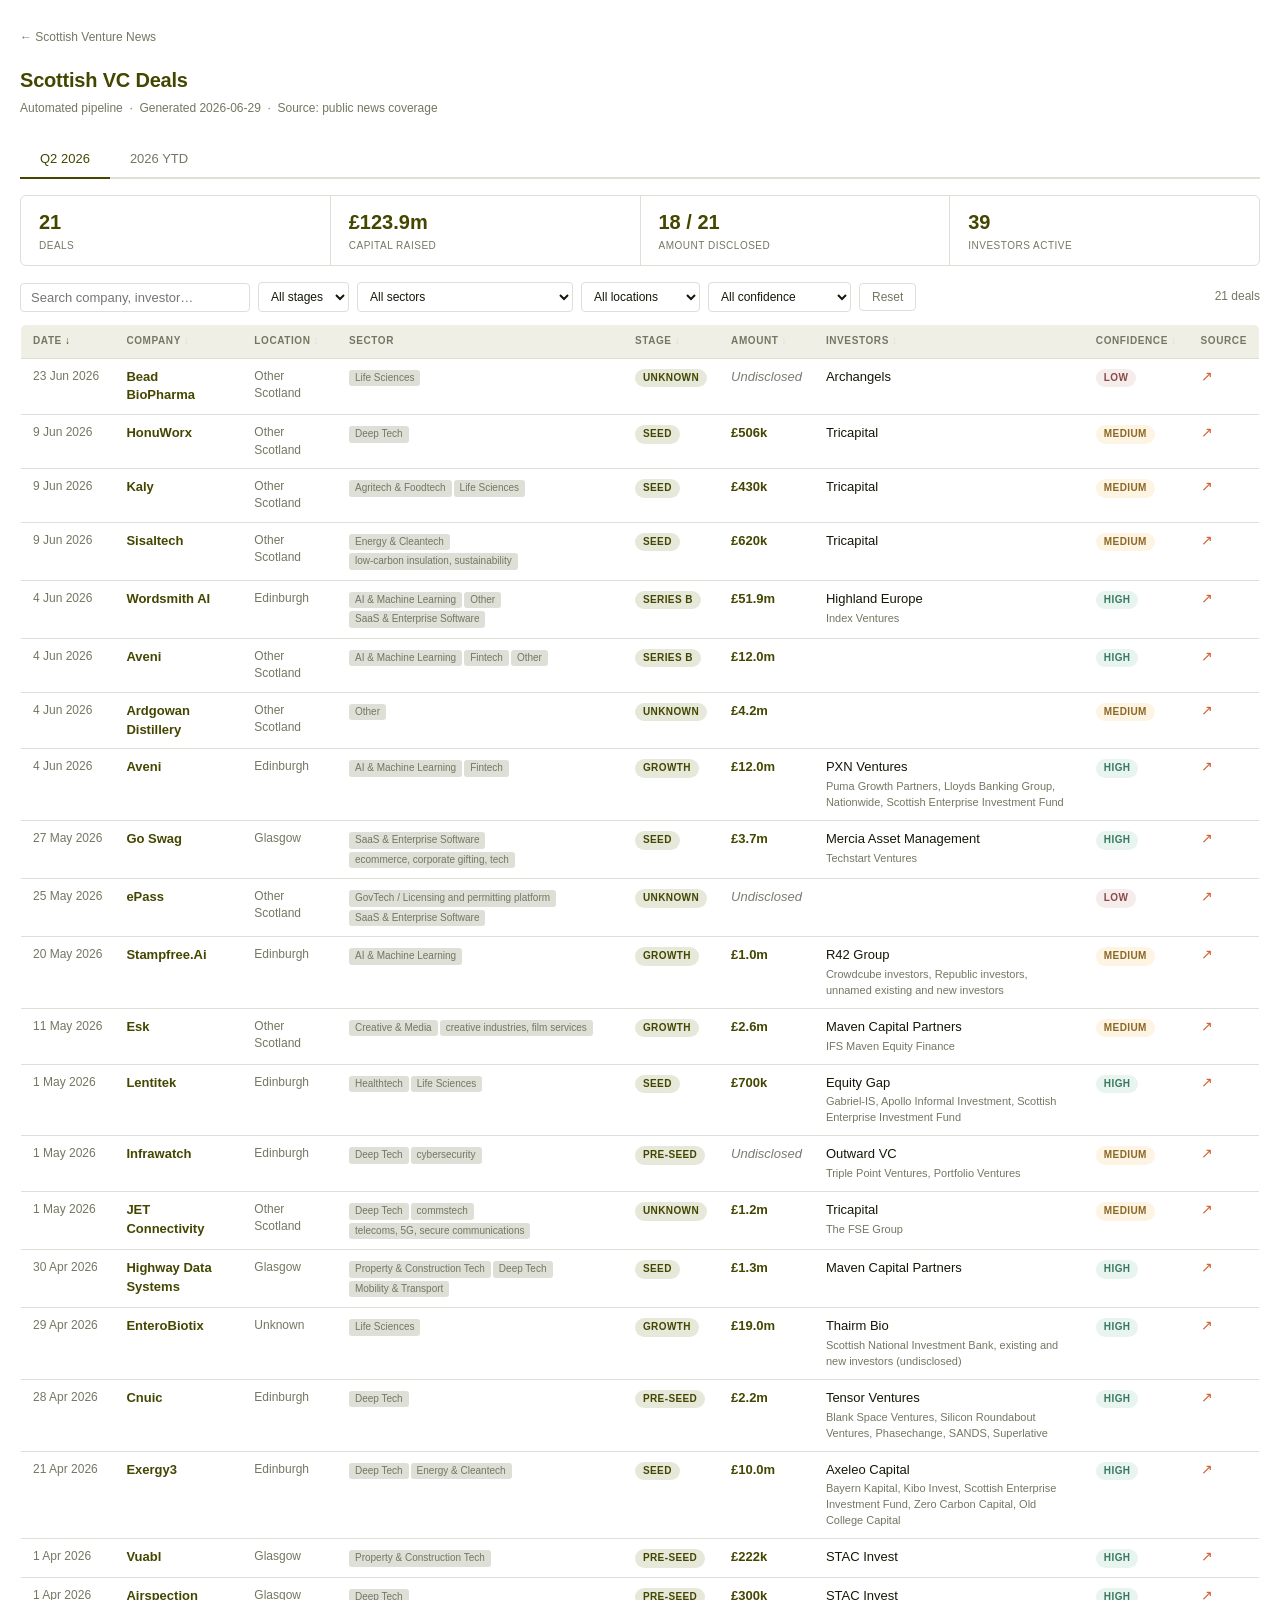
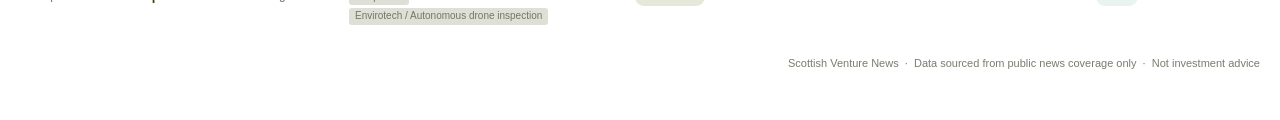
==== commit 967c850a: "finally fixed the favicon" ====
--- a/docs/deals/index.html
+++ b/docs/deals/index.html
@@ -3,20 +3,21 @@
 <head>
   <meta charset="utf-8">
   <meta name="viewport" content="width=device-width, initial-scale=1">
+  <link rel="icon" type="image/x-icon" href="../favicon.ico">
   <title>Scottish VC Deals — Q2 2026 / 2026 YTD</title>
   <style>
     :root {
-      --navy:       #1F3B57;
-      --slate:      #7C93A8;
-      --grey:       #9AA0A6;
-      --light-grey: #D8DCE0;
-      --blue:       #7B9EB9;
+      --navy:       oklch(0.380 0.085 112);
+      --slate:      oklch(0.560 0.030 110);
+      --grey:       oklch(0.580 0.018 108);
+      --light-grey: oklch(0.900 0.010 110);
+      --blue:       oklch(0.620 0.155 42);
       --green:      #6BA58A;
-      --gold:       #C49A5A;
+      --gold:       oklch(0.620 0.155 42);
       --maroon:     #A07878;
       --tan:        #A89B8C;
-      --ink:        #222222;
-      --bg:         #F7F7F6;
+      --ink:        oklch(0.195 0.025 108);
+      --bg:         oklch(1.000 0.000 0);
       --white:      #FFFFFF;
     }
     *, *::before, *::after { box-sizing: border-box; margin: 0; padding: 0; }
@@ -137,7 +138,7 @@
       color: var(--slate);
       text-transform: uppercase;
       letter-spacing: 0.06em;
-      background: #F0F1F2;
+      background: oklch(0.950 0.012 110);
       border-bottom: 1px solid var(--light-grey);
       white-space: nowrap;
       cursor: pointer;
@@ -149,7 +150,7 @@
     th.sort-asc .sort-icon, th.sort-desc .sort-icon { color: var(--navy); }
     tbody tr { border-bottom: 1px solid var(--light-grey); transition: background 0.08s; }
     tbody tr:last-child { border-bottom: none; }
-    tbody tr:hover { background: #F4F5F6; }
+    tbody tr:hover { background: oklch(0.957 0.010 110); }
     td { padding: 9px 12px; vertical-align: top; }
 
     /* ── cell styles ── */
@@ -177,7 +178,7 @@
       letter-spacing: 0.04em;
       white-space: nowrap;
     }
-    .badge-stage { background: #ECF1F7; color: var(--navy); }
+    .badge-stage { background: oklch(0.925 0.020 112); color: var(--navy); }
     .badge-high   { background: #E8F4EF; color: #3A7860; }
     .badge-medium { background: #FEF4E3; color: #8A6828; }
     .badge-low    { background: #F5ECEC; color: #8A4848; }
@@ -212,10 +213,14 @@
       font-size: 11px;
       text-align: right;
     }
+    .back-link { font-size: 12px; color: var(--slate); margin-bottom: 20px; display: inline-block; }
+    .back-link:hover { color: var(--navy); text-decoration: none; }
   </style>
 </head>
 <body>
 <div class="container">
+
+  <a class="back-link" href="../">← Scottish Venture News</a>
 
   <header>
     <h1>Scottish VC Deals</h1>
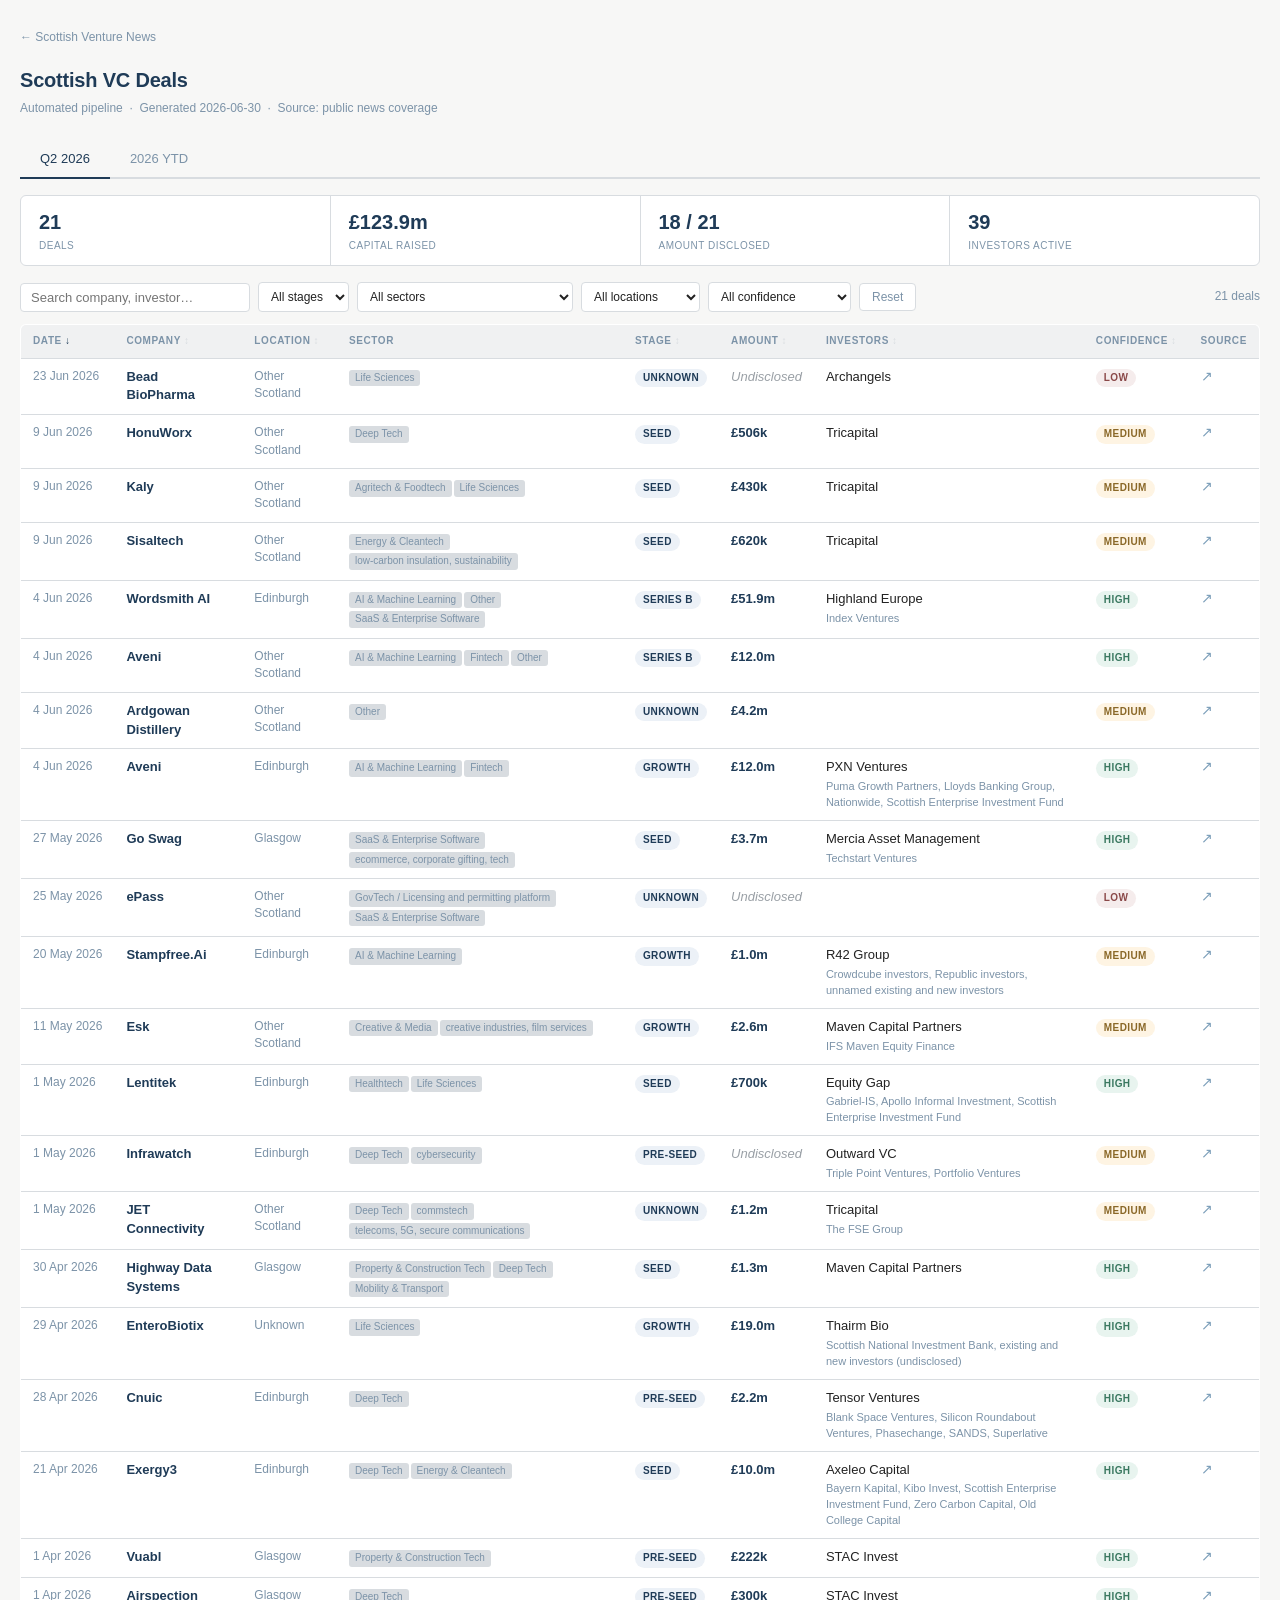
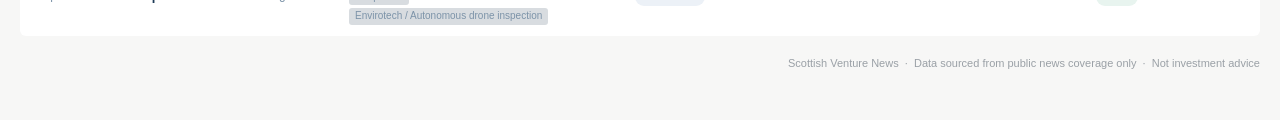
==== commit 2e66c7b2: "Separated data from deals and investor pages" ====
--- a/docs/deals/index.html
+++ b/docs/deals/index.html
@@ -3,21 +3,20 @@
 <head>
   <meta charset="utf-8">
   <meta name="viewport" content="width=device-width, initial-scale=1">
-  <link rel="icon" type="image/x-icon" href="../favicon.ico">
-  <title>Scottish VC Deals — Q2 2026 / 2026 YTD</title>
+  <title>Scottish Venture News — Deal Table</title>
   <style>
     :root {
-      --navy:       oklch(0.380 0.085 112);
-      --slate:      oklch(0.560 0.030 110);
-      --grey:       oklch(0.580 0.018 108);
-      --light-grey: oklch(0.900 0.010 110);
-      --blue:       oklch(0.620 0.155 42);
+      --navy:       #1F3B57;
+      --slate:      #7C93A8;
+      --grey:       #9AA0A6;
+      --light-grey: #D8DCE0;
+      --blue:       #7B9EB9;
       --green:      #6BA58A;
-      --gold:       oklch(0.620 0.155 42);
+      --gold:       #C49A5A;
       --maroon:     #A07878;
       --tan:        #A89B8C;
-      --ink:        oklch(0.195 0.025 108);
-      --bg:         oklch(1.000 0.000 0);
+      --ink:        #222222;
+      --bg:         #F7F7F6;
       --white:      #FFFFFF;
     }
     *, *::before, *::after { box-sizing: border-box; margin: 0; padding: 0; }
@@ -138,7 +137,7 @@
       color: var(--slate);
       text-transform: uppercase;
       letter-spacing: 0.06em;
-      background: oklch(0.950 0.012 110);
+      background: #F0F1F2;
       border-bottom: 1px solid var(--light-grey);
       white-space: nowrap;
       cursor: pointer;
@@ -150,7 +149,7 @@
     th.sort-asc .sort-icon, th.sort-desc .sort-icon { color: var(--navy); }
     tbody tr { border-bottom: 1px solid var(--light-grey); transition: background 0.08s; }
     tbody tr:last-child { border-bottom: none; }
-    tbody tr:hover { background: oklch(0.957 0.010 110); }
+    tbody tr:hover { background: #F4F5F6; }
     td { padding: 9px 12px; vertical-align: top; }
 
     /* ── cell styles ── */
@@ -178,7 +177,7 @@
       letter-spacing: 0.04em;
       white-space: nowrap;
     }
-    .badge-stage { background: oklch(0.925 0.020 112); color: var(--navy); }
+    .badge-stage { background: #ECF1F7; color: var(--navy); }
     .badge-high   { background: #E8F4EF; color: #3A7860; }
     .badge-medium { background: #FEF4E3; color: #8A6828; }
     .badge-low    { background: #F5ECEC; color: #8A4848; }
@@ -194,6 +193,16 @@
     }
     .source-link:hover { color: var(--navy); }
 
+    /* ── loading / error ── */
+    .status-msg {
+      text-align: center;
+      padding: 48px 24px;
+      color: var(--grey);
+      background: var(--white);
+      border: 1px solid var(--light-grey);
+      border-radius: 6px;
+    }
+
     /* ── no results ── */
     .no-results {
       display: none;
@@ -224,12 +233,12 @@
 
   <header>
     <h1>Scottish VC Deals</h1>
-    <p>Automated pipeline &nbsp;·&nbsp; Generated 2026-06-29 &nbsp;·&nbsp; Source: public news coverage</p>
+    <p>Automated pipeline &nbsp;·&nbsp; Generated <span id="generated-date">—</span> &nbsp;·&nbsp; Source: public news coverage</p>
   </header>
 
   <div class="tabs">
-    <div class="tab active" data-window="quarter" id="tab-quarter">Q2 2026</div>
-    <div class="tab" data-window="ytd" id="tab-ytd">2026 YTD</div>
+    <div class="tab active" data-window="quarter" id="tab-quarter">—</div>
+    <div class="tab" data-window="ytd" id="tab-ytd">—</div>
   </div>
 
   <div class="stats-bar">
@@ -266,32 +275,35 @@
     <span class="result-count" id="result-count"></span>
   </div>
 
-  <div class="table-wrap">
-    <table id="deals-table">
-      <thead>
-        <tr>
-          <th data-col="announcement_date">Date<i class="sort-icon">↕</i></th>
-          <th data-col="company_name">Company<i class="sort-icon">↕</i></th>
-          <th data-col="company_location">Location<i class="sort-icon">↕</i></th>
-          <th>Sector</th>
-          <th data-col="round_type">Stage<i class="sort-icon">↕</i></th>
-          <th data-col="amount_gbp_millions">Amount<i class="sort-icon">↕</i></th>
-          <th data-col="lead_investor">Investors<i class="sort-icon">↕</i></th>
-          <th data-col="confidence">Confidence<i class="sort-icon">↕</i></th>
-          <th>Source</th>
-        </tr>
-      </thead>
-      <tbody id="deals-tbody"></tbody>
-    </table>
-    <div class="no-results" id="no-results">No deals match your filters.</div>
+  <div id="status-wrap" class="status-msg">Loading deals…</div>
+
+  <div id="table-wrap" style="display:none">
+    <div class="table-wrap">
+      <table id="deals-table">
+        <thead>
+          <tr>
+            <th data-col="announcement_date">Date<i class="sort-icon">↕</i></th>
+            <th data-col="company_name">Company<i class="sort-icon">↕</i></th>
+            <th data-col="company_location">Location<i class="sort-icon">↕</i></th>
+            <th>Sector</th>
+            <th data-col="round_type">Stage<i class="sort-icon">↕</i></th>
+            <th data-col="amount_gbp_millions">Amount<i class="sort-icon">↕</i></th>
+            <th data-col="lead_investor">Investors<i class="sort-icon">↕</i></th>
+            <th data-col="confidence">Confidence<i class="sort-icon">↕</i></th>
+            <th>Source</th>
+          </tr>
+        </thead>
+        <tbody id="deals-tbody"></tbody>
+      </table>
+      <div class="no-results" id="no-results">No deals match your filters.</div>
+    </div>
   </div>
 
   <footer>Scottish Venture News &nbsp;·&nbsp; Data sourced from public news coverage only &nbsp;·&nbsp; Not investment advice</footer>
 
 </div>
 <script>
-const DATA = {"quarter_label":"Q2 2026","year":2026,"generated":"2026-06-29","quarter_deals":[{"id":"bead-biopharma_unknown_2026-06-23","company_name":"Bead BioPharma","company_location":"Other Scotland","company_sectors":["Life Sciences"],"round_type":"Unknown","amount_gbp_millions":null,"investors":["Archangels"],"lead_investor":"Archangels","announcement_date":"2026-06-23","source_url":"https://angelcapital.scot/news/scottish-biotech-bead-biopharma-emerges-from-stealth-mode-with-novel-cancer-drug-platform/","headline":"Scottish biotech Bead BioPharma emerges from stealth mode with novel cancer drug platform","confidence":"low"},{"id":"honuworx_seed_2026-06-09","company_name":"HonuWorx","company_location":"Other Scotland","company_sectors":["Deep Tech"],"round_type":"Seed","amount_gbp_millions":0.506,"investors":["Tricapital"],"lead_investor":"Tricapital","announcement_date":"2026-06-09","source_url":"https://angelcapital.scot/deals/tricapital-scots-syndicate-leads-3m-plus-deals-and-unveils-key-hire/","headline":"Tricapital: Scots syndicate leads £3m-plus deals and unveils key hire","confidence":"medium"},{"id":"kaly_seed_2026-06-09","company_name":"Kaly","company_location":"Other Scotland","company_sectors":["Agritech & Foodtech","Life Sciences"],"round_type":"Seed","amount_gbp_millions":0.43,"investors":["Tricapital"],"lead_investor":"Tricapital","announcement_date":"2026-06-09","source_url":"https://angelcapital.scot/deals/tricapital-scots-syndicate-leads-3m-plus-deals-and-unveils-key-hire/","headline":"Tricapital: Scots syndicate leads £3m-plus deals and unveils key hire","confidence":"medium"},{"id":"sisaltech_seed_2026-06-09","company_name":"Sisaltech","company_location":"Other Scotland","company_sectors":["Energy & Cleantech","low-carbon insulation, sustainability"],"round_type":"Seed","amount_gbp_millions":0.62,"investors":["Tricapital"],"lead_investor":"Tricapital","announcement_date":"2026-06-09","source_url":"https://angelcapital.scot/deals/tricapital-scots-syndicate-leads-3m-plus-deals-and-unveils-key-hire/","headline":"Tricapital: Scots syndicate leads £3m-plus deals and unveils key hire","confidence":"medium"},{"id":"wordsmith-ai_series-b_2026-06-04","company_name":"Wordsmith AI","company_location":"Edinburgh","company_sectors":["AI & Machine Learning","Other","SaaS & Enterprise Software"],"round_type":"Series B","amount_gbp_millions":51.87,"investors":["Highland Europe","Index Ventures"],"lead_investor":"Highland Europe","announcement_date":"2026-06-04","source_url":"https://www.campfire.scot/p/blockchain-scotland-meetup-edge-final","headline":"Congrats to Wordsmith for raising its $70m series B","confidence":"high"},{"id":"aveni_series-b_2026-06-04","company_name":"Aveni","company_location":"Other Scotland","company_sectors":["AI & Machine Learning","Fintech","Other"],"round_type":"Series B","amount_gbp_millions":12.0,"investors":[],"lead_investor":"","announcement_date":"2026-06-04","source_url":"https://www.crunchbase.com/discover/funding_rounds/e3120c30307a4df552a2e1c7559da4a2","headline":"","confidence":"high"},{"id":"ardgowan-distillery_unknown_2026-06-04","company_name":"Ardgowan Distillery","company_location":"Other Scotland","company_sectors":["Other"],"round_type":"Unknown","amount_gbp_millions":4.2,"investors":[],"lead_investor":"","announcement_date":"2026-06-04","source_url":"https://www.thespiritsbusiness.com/2026/06/ardgowan-gains-4-2m-investment/","headline":"","confidence":"medium"},{"id":"aveni_growth_2026-06-04","company_name":"Aveni","company_location":"Edinburgh","company_sectors":["AI & Machine Learning","Fintech"],"round_type":"Growth","amount_gbp_millions":12.0,"investors":["PXN Ventures","Puma Growth Partners","Lloyds Banking Group","Nationwide","Scottish Enterprise Investment Fund"],"lead_investor":"PXN Ventures","announcement_date":"2026-06-04","source_url":"https://edinburgh-innovations.ed.ac.uk/news/fintech-startup-aveni-announces-12m-raise","headline":"Fintech startup Aveni announces £12m raise","confidence":"high"},{"id":"go-swag_seed_2026-05-27","company_name":"Go Swag","company_location":"Glasgow","company_sectors":["SaaS & Enterprise Software","ecommerce, corporate gifting, tech"],"round_type":"Seed","amount_gbp_millions":3.705,"investors":["Mercia Asset Management","Techstart Ventures"],"lead_investor":"Mercia Asset Management","announcement_date":"2026-05-27","source_url":"https://html.duckduckgo.com/html/?q=%22Go+Swag%22+Scotland+startup+funding+2026","headline":"Go Swag raises $5m seed round led by Mercia Ventures","confidence":"high"},{"id":"epass_unknown_2026-05-25","company_name":"ePass","company_location":"Other Scotland","company_sectors":["GovTech / Licensing and permitting platform","SaaS & Enterprise Software"],"round_type":"Unknown","amount_gbp_millions":null,"investors":[],"lead_investor":"","announcement_date":"2026-05-25","source_url":"https://scottishbusinessnews.net/govtech-startup-epass-rolls-out-nationwide-platform-after-1m-debut-year/","headline":"GovTech startup ePass rolls out nationwide platform after £1m debut year","confidence":"low"},{"id":"stampfreeai_growth_2026-05-20","company_name":"Stampfree.Ai","company_location":"Edinburgh","company_sectors":["AI & Machine Learning"],"round_type":"Growth","amount_gbp_millions":1.03,"investors":["R42 Group","Crowdcube investors","Republic investors","unnamed existing and new investors"],"lead_investor":"R42 Group","announcement_date":"2026-05-20","source_url":"https://www.digit.fyi/edinburgh-ai-ecommerce-firm-raises-over-1m-in-new-investment/","headline":"Edinburgh AI ecommerce firm raises over £1m in new investment","confidence":"medium"},{"id":"esk_growth_2026-05-11","company_name":"Esk","company_location":"Other Scotland","company_sectors":["Creative & Media","creative industries, film services"],"round_type":"Growth","amount_gbp_millions":2.6,"investors":["Maven Capital Partners","IFS Maven Equity Finance"],"lead_investor":"Maven Capital Partners","announcement_date":"2026-05-11","source_url":"https://www.mavencp.com/latest-news/maven-leads-2.6-million-funding-round-in-esk","headline":"Maven invests £2.6 million in Esk","confidence":"medium"},{"id":"lentitek_seed_2026-05-01","company_name":"Lentitek","company_location":"Edinburgh","company_sectors":["Healthtech","Life Sciences"],"round_type":"Seed","amount_gbp_millions":0.7,"investors":["Equity Gap","Gabriel-IS","Apollo Informal Investment","Scottish Enterprise Investment Fund"],"lead_investor":"Equity Gap","announcement_date":"2026-05-01","source_url":"https://angelcapital.scot/news/lentitek-raises-700k-for-cancer-treatment-technology/","headline":"Lentitek raises £700k for cancer treatment technology","confidence":"high"},{"id":"infrawatch_pre-seed_2026-05-01","company_name":"Infrawatch","company_location":"Edinburgh","company_sectors":["Deep Tech","cybersecurity"],"round_type":"Pre-Seed","amount_gbp_millions":null,"investors":["Outward VC","Triple Point Ventures","Portfolio Ventures"],"lead_investor":"Outward VC","announcement_date":"2026-05-01","source_url":"https://theedinburghreporter.co.uk/2026/05/edinburgh-cyber-security-start-up-raises-millions-in-pre-seed-round/","headline":"Edinburgh cyber security start up raises millions in pre-seed round","confidence":"medium"},{"id":"jet-connectivity_unknown_2026-05-01","company_name":"JET Connectivity","company_location":"Other Scotland","company_sectors":["Deep Tech","commstech","telecoms, 5G, secure communications"],"round_type":"Unknown","amount_gbp_millions":1.2,"investors":["Tricapital","The FSE Group"],"lead_investor":"Tricapital","announcement_date":"2026-05-01","source_url":"https://angelcapital.scot/deals/tricapital-angels-leads-1-2m-investment-into-sovereign-dual-use-5g-solutions/","headline":"TRICAPITAL Angels leads £1.2m investment into sovereign dual use 5G solutions","confidence":"medium"},{"id":"highway-data-systems_seed_2026-04-30","company_name":"Highway Data Systems","company_location":"Glasgow","company_sectors":["Property & Construction Tech","Deep Tech","Mobility & Transport"],"round_type":"Seed","amount_gbp_millions":1.25,"investors":["Maven Capital Partners"],"lead_investor":"Maven Capital Partners","announcement_date":"2026-04-30","source_url":"https://www.mavencp.com/latest-news/ifs-maven-equity-finance-invests-in-1.25-million-in-highway-data-systems","headline":"IFS Maven Equity Finance invests £1.25 million in Highway Data Systems","confidence":"high"},{"id":"enterobiotix_growth_2026-04-29","company_name":"EnteroBiotix","company_location":"Unknown","company_sectors":["Life Sciences"],"round_type":"Growth","amount_gbp_millions":19.0,"investors":["Thairm Bio","Scottish National Investment Bank","existing and new investors (undisclosed)"],"lead_investor":"Thairm Bio","announcement_date":"2026-04-29","source_url":"https://scottishfinancialreview.com/2026/04/29/enterobiotix-bellshill-biopharma-raises-19m/","headline":"EnteroBiotix, Bellshill biopharma, raises £19m","confidence":"high"},{"id":"cnuic_pre-seed_2026-04-28","company_name":"Cnuic","company_location":"Edinburgh","company_sectors":["Deep Tech"],"round_type":"Pre-Seed","amount_gbp_millions":2.223,"investors":["Tensor Ventures","Blank Space Ventures","Silicon Roundabout Ventures","Phasechange","SANDS","Superlative"],"lead_investor":"Tensor Ventures","announcement_date":"2026-04-28","source_url":"https://tech.eu/2026/04/28/cnuic-secures-eur3m-pre-seed-to-unlock-next-generation-photonic-chip-production/","headline":"Cnuic secures $3m pre-seed to unlock next-generation photonic chip production","confidence":"high"},{"id":"exergy3_seed_2026-04-21","company_name":"Exergy3","company_location":"Edinburgh","company_sectors":["Deep Tech","Energy & Cleantech"],"round_type":"Seed","amount_gbp_millions":10.0,"investors":["Axeleo Capital","Bayern Kapital","Kibo Invest","Scottish Enterprise Investment Fund","Zero Carbon Capital","Old College Capital"],"lead_investor":"Axeleo Capital","announcement_date":"2026-04-21","source_url":"https://startuprise.co.uk/exergy3-raises-e11-4m-seed-funding-to-scale-thermal-energy-storage-for-industrial-decarbonisation/","headline":"Exergy3 Raises €11.4M Seed Funding To Scale Thermal Energy Storage For Industrial Decarbonisation","confidence":"high"},{"id":"vuabl_pre-seed_2026-04-01","company_name":"Vuabl","company_location":"Glasgow","company_sectors":["Property & Construction Tech"],"round_type":"Pre-Seed","amount_gbp_millions":0.222,"investors":["STAC Invest"],"lead_investor":"STAC Invest","announcement_date":"2026-04-01","source_url":"https://businesscloud.co.uk/live-blog/stac-backs-three-scottish-deeptech-companies/","headline":"STAC backs three Scottish deeptech companies with £772k","confidence":"high"},{"id":"airspection_pre-seed_2026-04-01","company_name":"Airspection","company_location":"Glasgow","company_sectors":["Deep Tech","Envirotech / Autonomous drone inspection"],"round_type":"Pre-Seed","amount_gbp_millions":0.3,"investors":["STAC Invest"],"lead_investor":"STAC Invest","announcement_date":"2026-04-01","source_url":"https://businesscloud.co.uk/live-blog/stac-backs-three-scottish-deeptech-companies/","headline":"STAC backs three Scottish deeptech companies with £772k","confidence":"high"}],"ytd_deals":[{"id":"bead-biopharma_unknown_2026-06-23","company_name":"Bead BioPharma","company_location":"Other Scotland","company_sectors":["Life Sciences"],"round_type":"Unknown","amount_gbp_millions":null,"investors":["Archangels"],"lead_investor":"Archangels","announcement_date":"2026-06-23","source_url":"https://angelcapital.scot/news/scottish-biotech-bead-biopharma-emerges-from-stealth-mode-with-novel-cancer-drug-platform/","headline":"Scottish biotech Bead BioPharma emerges from stealth mode with novel cancer drug platform","confidence":"low"},{"id":"honuworx_seed_2026-06-09","company_name":"HonuWorx","company_location":"Other Scotland","company_sectors":["Deep Tech"],"round_type":"Seed","amount_gbp_millions":0.506,"investors":["Tricapital"],"lead_investor":"Tricapital","announcement_date":"2026-06-09","source_url":"https://angelcapital.scot/deals/tricapital-scots-syndicate-leads-3m-plus-deals-and-unveils-key-hire/","headline":"Tricapital: Scots syndicate leads £3m-plus deals and unveils key hire","confidence":"medium"},{"id":"kaly_seed_2026-06-09","company_name":"Kaly","company_location":"Other Scotland","company_sectors":["Agritech & Foodtech","Life Sciences"],"round_type":"Seed","amount_gbp_millions":0.43,"investors":["Tricapital"],"lead_investor":"Tricapital","announcement_date":"2026-06-09","source_url":"https://angelcapital.scot/deals/tricapital-scots-syndicate-leads-3m-plus-deals-and-unveils-key-hire/","headline":"Tricapital: Scots syndicate leads £3m-plus deals and unveils key hire","confidence":"medium"},{"id":"sisaltech_seed_2026-06-09","company_name":"Sisaltech","company_location":"Other Scotland","company_sectors":["Energy & Cleantech","low-carbon insulation, sustainability"],"round_type":"Seed","amount_gbp_millions":0.62,"investors":["Tricapital"],"lead_investor":"Tricapital","announcement_date":"2026-06-09","source_url":"https://angelcapital.scot/deals/tricapital-scots-syndicate-leads-3m-plus-deals-and-unveils-key-hire/","headline":"Tricapital: Scots syndicate leads £3m-plus deals and unveils key hire","confidence":"medium"},{"id":"wordsmith-ai_series-b_2026-06-04","company_name":"Wordsmith AI","company_location":"Edinburgh","company_sectors":["AI & Machine Learning","Other","SaaS & Enterprise Software"],"round_type":"Series B","amount_gbp_millions":51.87,"investors":["Highland Europe","Index Ventures"],"lead_investor":"Highland Europe","announcement_date":"2026-06-04","source_url":"https://www.campfire.scot/p/blockchain-scotland-meetup-edge-final","headline":"Congrats to Wordsmith for raising its $70m series B","confidence":"high"},{"id":"aveni_series-b_2026-06-04","company_name":"Aveni","company_location":"Other Scotland","company_sectors":["AI & Machine Learning","Fintech","Other"],"round_type":"Series B","amount_gbp_millions":12.0,"investors":[],"lead_investor":"","announcement_date":"2026-06-04","source_url":"https://www.crunchbase.com/discover/funding_rounds/e3120c30307a4df552a2e1c7559da4a2","headline":"","confidence":"high"},{"id":"ardgowan-distillery_unknown_2026-06-04","company_name":"Ardgowan Distillery","company_location":"Other Scotland","company_sectors":["Other"],"round_type":"Unknown","amount_gbp_millions":4.2,"investors":[],"lead_investor":"","announcement_date":"2026-06-04","source_url":"https://www.thespiritsbusiness.com/2026/06/ardgowan-gains-4-2m-investment/","headline":"","confidence":"medium"},{"id":"aveni_growth_2026-06-04","company_name":"Aveni","company_location":"Edinburgh","company_sectors":["AI & Machine Learning","Fintech"],"round_type":"Growth","amount_gbp_millions":12.0,"investors":["PXN Ventures","Puma Growth Partners","Lloyds Banking Group","Nationwide","Scottish Enterprise Investment Fund"],"lead_investor":"PXN Ventures","announcement_date":"2026-06-04","source_url":"https://edinburgh-innovations.ed.ac.uk/news/fintech-startup-aveni-announces-12m-raise","headline":"Fintech startup Aveni announces £12m raise","confidence":"high"},{"id":"go-swag_seed_2026-05-27","company_name":"Go Swag","company_location":"Glasgow","company_sectors":["SaaS & Enterprise Software","ecommerce, corporate gifting, tech"],"round_type":"Seed","amount_gbp_millions":3.705,"investors":["Mercia Asset Management","Techstart Ventures"],"lead_investor":"Mercia Asset Management","announcement_date":"2026-05-27","source_url":"https://html.duckduckgo.com/html/?q=%22Go+Swag%22+Scotland+startup+funding+2026","headline":"Go Swag raises $5m seed round led by Mercia Ventures","confidence":"high"},{"id":"epass_unknown_2026-05-25","company_name":"ePass","company_location":"Other Scotland","company_sectors":["GovTech / Licensing and permitting platform","SaaS & Enterprise Software"],"round_type":"Unknown","amount_gbp_millions":null,"investors":[],"lead_investor":"","announcement_date":"2026-05-25","source_url":"https://scottishbusinessnews.net/govtech-startup-epass-rolls-out-nationwide-platform-after-1m-debut-year/","headline":"GovTech startup ePass rolls out nationwide platform after £1m debut year","confidence":"low"},{"id":"stampfreeai_growth_2026-05-20","company_name":"Stampfree.Ai","company_location":"Edinburgh","company_sectors":["AI & Machine Learning"],"round_type":"Growth","amount_gbp_millions":1.03,"investors":["R42 Group","Crowdcube investors","Republic investors","unnamed existing and new investors"],"lead_investor":"R42 Group","announcement_date":"2026-05-20","source_url":"https://www.digit.fyi/edinburgh-ai-ecommerce-firm-raises-over-1m-in-new-investment/","headline":"Edinburgh AI ecommerce firm raises over £1m in new investment","confidence":"medium"},{"id":"esk_growth_2026-05-11","company_name":"Esk","company_location":"Other Scotland","company_sectors":["Creative & Media","creative industries, film services"],"round_type":"Growth","amount_gbp_millions":2.6,"investors":["Maven Capital Partners","IFS Maven Equity Finance"],"lead_investor":"Maven Capital Partners","announcement_date":"2026-05-11","source_url":"https://www.mavencp.com/latest-news/maven-leads-2.6-million-funding-round-in-esk","headline":"Maven invests £2.6 million in Esk","confidence":"medium"},{"id":"lentitek_seed_2026-05-01","company_name":"Lentitek","company_location":"Edinburgh","company_sectors":["Healthtech","Life Sciences"],"round_type":"Seed","amount_gbp_millions":0.7,"investors":["Equity Gap","Gabriel-IS","Apollo Informal Investment","Scottish Enterprise Investment Fund"],"lead_investor":"Equity Gap","announcement_date":"2026-05-01","source_url":"https://angelcapital.scot/news/lentitek-raises-700k-for-cancer-treatment-technology/","headline":"Lentitek raises £700k for cancer treatment technology","confidence":"high"},{"id":"infrawatch_pre-seed_2026-05-01","company_name":"Infrawatch","company_location":"Edinburgh","company_sectors":["Deep Tech","cybersecurity"],"round_type":"Pre-Seed","amount_gbp_millions":null,"investors":["Outward VC","Triple Point Ventures","Portfolio Ventures"],"lead_investor":"Outward VC","announcement_date":"2026-05-01","source_url":"https://theedinburghreporter.co.uk/2026/05/edinburgh-cyber-security-start-up-raises-millions-in-pre-seed-round/","headline":"Edinburgh cyber security start up raises millions in pre-seed round","confidence":"medium"},{"id":"jet-connectivity_unknown_2026-05-01","company_name":"JET Connectivity","company_location":"Other Scotland","company_sectors":["Deep Tech","commstech","telecoms, 5G, secure communications"],"round_type":"Unknown","amount_gbp_millions":1.2,"investors":["Tricapital","The FSE Group"],"lead_investor":"Tricapital","announcement_date":"2026-05-01","source_url":"https://angelcapital.scot/deals/tricapital-angels-leads-1-2m-investment-into-sovereign-dual-use-5g-solutions/","headline":"TRICAPITAL Angels leads £1.2m investment into sovereign dual use 5G solutions","confidence":"medium"},{"id":"highway-data-systems_seed_2026-04-30","company_name":"Highway Data Systems","company_location":"Glasgow","company_sectors":["Property & Construction Tech","Deep Tech","Mobility & Transport"],"round_type":"Seed","amount_gbp_millions":1.25,"investors":["Maven Capital Partners"],"lead_investor":"Maven Capital Partners","announcement_date":"2026-04-30","source_url":"https://www.mavencp.com/latest-news/ifs-maven-equity-finance-invests-in-1.25-million-in-highway-data-systems","headline":"IFS Maven Equity Finance invests £1.25 million in Highway Data Systems","confidence":"high"},{"id":"enterobiotix_growth_2026-04-29","company_name":"EnteroBiotix","company_location":"Unknown","company_sectors":["Life Sciences"],"round_type":"Growth","amount_gbp_millions":19.0,"investors":["Thairm Bio","Scottish National Investment Bank","existing and new investors (undisclosed)"],"lead_investor":"Thairm Bio","announcement_date":"2026-04-29","source_url":"https://scottishfinancialreview.com/2026/04/29/enterobiotix-bellshill-biopharma-raises-19m/","headline":"EnteroBiotix, Bellshill biopharma, raises £19m","confidence":"high"},{"id":"cnuic_pre-seed_2026-04-28","company_name":"Cnuic","company_location":"Edinburgh","company_sectors":["Deep Tech"],"round_type":"Pre-Seed","amount_gbp_millions":2.223,"investors":["Tensor Ventures","Blank Space Ventures","Silicon Roundabout Ventures","Phasechange","SANDS","Superlative"],"lead_investor":"Tensor Ventures","announcement_date":"2026-04-28","source_url":"https://tech.eu/2026/04/28/cnuic-secures-eur3m-pre-seed-to-unlock-next-generation-photonic-chip-production/","headline":"Cnuic secures $3m pre-seed to unlock next-generation photonic chip production","confidence":"high"},{"id":"exergy3_seed_2026-04-21","company_name":"Exergy3","company_location":"Edinburgh","company_sectors":["Deep Tech","Energy & Cleantech"],"round_type":"Seed","amount_gbp_millions":10.0,"investors":["Axeleo Capital","Bayern Kapital","Kibo Invest","Scottish Enterprise Investment Fund","Zero Carbon Capital","Old College Capital"],"lead_investor":"Axeleo Capital","announcement_date":"2026-04-21","source_url":"https://startuprise.co.uk/exergy3-raises-e11-4m-seed-funding-to-scale-thermal-energy-storage-for-industrial-decarbonisation/","headline":"Exergy3 Raises €11.4M Seed Funding To Scale Thermal Energy Storage For Industrial Decarbonisation","confidence":"high"},{"id":"vuabl_pre-seed_2026-04-01","company_name":"Vuabl","company_location":"Glasgow","company_sectors":["Property & Construction Tech"],"round_type":"Pre-Seed","amount_gbp_millions":0.222,"investors":["STAC Invest"],"lead_investor":"STAC Invest","announcement_date":"2026-04-01","source_url":"https://businesscloud.co.uk/live-blog/stac-backs-three-scottish-deeptech-companies/","headline":"STAC backs three Scottish deeptech companies with £772k","confidence":"high"},{"id":"airspection_pre-seed_2026-04-01","company_name":"Airspection","company_location":"Glasgow","company_sectors":["Deep Tech","Envirotech / Autonomous drone inspection"],"round_type":"Pre-Seed","amount_gbp_millions":0.3,"investors":["STAC Invest"],"lead_investor":"STAC Invest","announcement_date":"2026-04-01","source_url":"https://businesscloud.co.uk/live-blog/stac-backs-three-scottish-deeptech-companies/","headline":"STAC backs three Scottish deeptech companies with £772k","confidence":"high"},{"id":"bioliberty_series-a_2026-03-31","company_name":"Bioliberty","company_location":"Edinburgh","company_sectors":["AI & Machine Learning","Deep Tech","Healthtech","SaaS & Enterprise Software"],"round_type":"Series A","amount_gbp_millions":6.2,"investors":["Scottish National Investment Bank","Archangels","Eos Advisory","Old College Capital","Hanna Capital SEZC","Conduit Connect"],"lead_investor":"Scottish National Investment Bank","announcement_date":"2026-03-31","source_url":"https://angelcapital.scot/deals/healthtech-firm-bioliberty-to-accelerate-international-growth-with-new-investment/","headline":"Healthtech firm Bioliberty to accelerate international growth with new investment","confidence":"high"},{"id":"earth-blox_growth_2026-03-31","company_name":"Earth Blox","company_location":"Edinburgh","company_sectors":["Climate tech / Nature risk analytics","Energy & Cleantech","Fintech","SaaS & Enterprise Software"],"round_type":"Growth","amount_gbp_millions":6.0,"investors":["PXN Ventures","Scottish Enterprise Investment Fund","Archangels","European Space Agency"],"lead_investor":"PXN Ventures","announcement_date":"2026-03-31","source_url":"https://angelcapital.scot/deals/earth-blox-secures-6m-to-help-businesses-and-banks-finance-the-transition-to-a-nature-positive-economy/","headline":"Earth Blox secures £6m to help businesses and banks finance the transition to a nature-positive economy","confidence":"high"},{"id":"regeno_seed_2026-03-20","company_name":"Regeno","company_location":"Glasgow","company_sectors":["Energy & Cleantech"],"round_type":"Seed","amount_gbp_millions":null,"investors":["SFC Capital","Scottish Enterprise Investment Fund","One Planet Capital","Gabriel-IS","British Business Investments","University of Strathclyde"],"lead_investor":"SFC Capital","announcement_date":"2026-03-20","source_url":"https://www.strath.ac.uk/whystrathclyde/news/2026/strathclyde-supportedstart-upsecuresbackingtodeveloplower-costwindenergy/","headline":"Strathclyde-supported start-up secures backing to develop lower-cost wind energy","confidence":"medium"},{"id":"entourage-ai_pre-seed_2026-03-18","company_name":"Entourage AI","company_location":"Glasgow","company_sectors":["AI & Machine Learning","Healthtech"],"round_type":"Pre-Seed","amount_gbp_millions":3.705,"investors":["Provision","GU Holdings Ltd (University of Glasgow)","David Peterson","Brad Peltz","angel investors"],"lead_investor":"Provision","announcement_date":"2026-03-18","source_url":"https://scottishfinancialreview.com/2026/03/18/entourage-ai-glasgow-uni-health-spinout-in-5m-raise/","headline":"Entourage AI, Glasgow uni health spinout, in $5m raise","confidence":"high"},{"id":"biocaptiva_seed_2026-03-10","company_name":"Biocaptiva","company_location":"Edinburgh","company_sectors":["Life Sciences"],"round_type":"Seed","amount_gbp_millions":1.58,"investors":["Archangels","Old College Capital","British Business Investments","Scottish Enterprise Investment Fund","EverQuest Capital Partners"],"lead_investor":"Archangels","announcement_date":"2026-03-10","source_url":"https://angelcapital.scot/deals/edinburgh-uni-spin-out-at-cutting-edge-of-cancer-research-gets-1-6m-injection/","headline":"Edinburgh Uni spin-out at cutting edge of cancer research gets £1.6m injection","confidence":"high"},{"id":"swurf_pre-seed_2026-03-09","company_name":"Swurf","company_location":"Edinburgh","company_sectors":["Property & Construction Tech","SaaS & Enterprise Software","Worktech / Flexible workspace platform"],"round_type":"Pre-Seed","amount_gbp_millions":0.2,"investors":["Gareth Williams (Skyscanner co-founder)","Anna Lagerqvist Christopherson (Boda Bars)","unnamed HNW investors"],"lead_investor":"","announcement_date":"2026-03-09","source_url":"https://dailybusinessgroup.co.uk/2026/03/gibson-raises-200k-to-expand-swurf-platform/","headline":"SWURF raises £200k to expand platform","confidence":"medium"},{"id":"tilebio_seed_2026-03-03","company_name":"TileBio","company_location":"Glasgow","company_sectors":["Healthtech","AI & Machine Learning"],"round_type":"Seed","amount_gbp_millions":1.6,"investors":["Twin Path Ventures","Scottish Enterprise Investment Fund","GU Holdings Ltd (University of Glasgow)"],"lead_investor":"Twin Path Ventures","announcement_date":"2026-03-03","source_url":"https://glasgowcityofscienceandinnovation.com/glasgow-healthtech-spinout-raises-1-6m-to-transform-cancer-diagnosis-with-ai/","headline":"Glasgow healthtech spinout raises £1.6m to transform cancer diagnosis with AI","confidence":"high"},{"id":"quantcore_seed_2026-03-02","company_name":"Quantcore","company_location":"Glasgow","company_sectors":["Deep Tech"],"round_type":"Seed","amount_gbp_millions":2.5,"investors":["PXN Ventures","Blackfinch Ventures","Scottish Enterprise Investment Fund","Quantum Exponential","STAC Invest"],"lead_investor":"PXN Ventures","announcement_date":"2026-03-02","source_url":"https://angelcapital.scot/news/scottish-quantum-hardware-company-raises-2-5m-to-build-uks-sovereign-manufacturing-capability/","headline":"Scottish quantum hardware company raises £2.5m to build UK's sovereign manufacturing capability","confidence":"high"},{"id":"launchpad_series-a_2026-02-16","company_name":"Launchpad","company_location":"Edinburgh","company_sectors":["AI & Machine Learning","Deep Tech"],"round_type":"Series A","amount_gbp_millions":8.151,"investors":["PXN Ventures","Scottish National Investment Bank","Scottish Enterprise Investment Fund","Lavrock Ventures","Squadra Ventures","Ericsson Ventures","Lockheed Martin Ventures"],"lead_investor":"","announcement_date":"2026-02-16","source_url":"https://angelcapital.scot/news/launchpad-announces-pxn-ventures-as-its-newest-strategic-investor/","headline":"Launchpad announces PXN Ventures as its newest strategic investor","confidence":"high"},{"id":"nami-surgical_growth_2026-01-29","company_name":"Nami Surgical","company_location":"Glasgow","company_sectors":["Healthtech","SaaS & Enterprise Software","Deep Tech"],"round_type":"Seed","amount_gbp_millions":1.9,"investors":["Eos Advisory","Maven Capital Partners (Investment Fund for Scotland)","Scottish Enterprise Investment Fund"],"lead_investor":"Eos Advisory","announcement_date":"2026-01-29","source_url":"https://www.scottish-enterprise-mediacentre.com/news/ultrasonic-surgery-specialist-nami-appoints-nikki-palfrey-as-ceo-and-completes-latest-investment-round","headline":"Ultrasonic surgery specialist Nami appoints Nikki Palfrey as CEO and completes latest investment round","confidence":"high"},{"id":"carbogenics_seed_2026-01-19","company_name":"Carbogenics","company_location":"Edinburgh","company_sectors":["Energy & Cleantech"],"round_type":"Seed","amount_gbp_millions":2.223,"investors":["Dangerous Ventures","Green Angel Ventures","Old College Capital","Scottish Enterprise Investment Fund"],"lead_investor":"","announcement_date":"2026-01-19","source_url":"https://adbioresources.org/newsroom/member-press-release-3-million-investment-for-edinburgh-based-specialist-bio-carbon-designer-carbogenics/","headline":"$3 Million Investment for Edinburgh-Based Specialist Bio-Carbon Designer Carbogenics","confidence":"medium"}]};
-
+let DATA = null;
 let currentWindow = "quarter";
 let sortCol = "announcement_date";
 let sortDir = -1;
@@ -473,9 +485,9 @@
   render();
 });
 
-[["filter-stage", v => filterStage = v],
- ["filter-sector", v => filterSector = v],
- ["filter-location", v => filterLocation = v],
+[["filter-stage",      v => filterStage      = v],
+ ["filter-sector",     v => filterSector     = v],
+ ["filter-location",   v => filterLocation   = v],
  ["filter-confidence", v => filterConfidence = v]].forEach(([id, setter]) => {
   document.getElementById(id).addEventListener("change", e => {
     setter(e.target.value);
@@ -504,8 +516,23 @@
   });
 });
 
-populateFilters();
-render();
+// ── bootstrap: fetch data then initialise ──
+fetch("deals.json")
+  .then(r => { if (!r.ok) throw new Error("HTTP " + r.status); return r.json(); })
+  .then(data => {
+    DATA = data;
+    document.title = "Scottish VC Deals — " + data.quarter_label + " / " + data.year + " YTD";
+    document.getElementById("tab-quarter").textContent = data.quarter_label;
+    document.getElementById("tab-ytd").textContent = data.year + " YTD";
+    document.getElementById("generated-date").textContent = data.generated;
+    document.getElementById("status-wrap").style.display = "none";
+    document.getElementById("table-wrap").style.display = "";
+    populateFilters();
+    render();
+  })
+  .catch(err => {
+    document.getElementById("status-wrap").textContent = "Failed to load deal data (" + err.message + ").";
+  });
 </script>
 </body>
 </html>
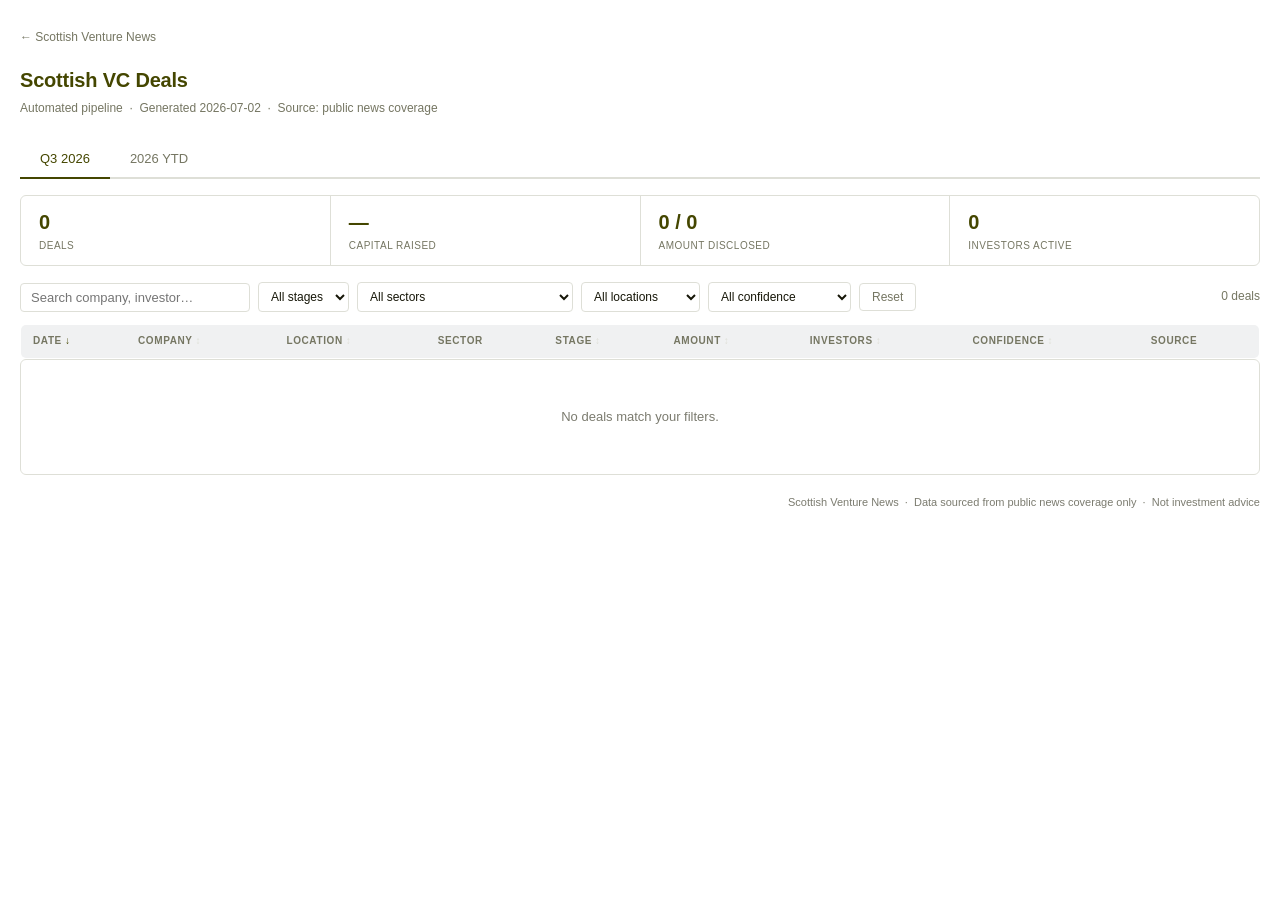
==== commit 4c77e682: "Separate CSS file" ====
--- a/docs/deals/index.html
+++ b/docs/deals/index.html
@@ -4,37 +4,12 @@
   <meta charset="utf-8">
   <meta name="viewport" content="width=device-width, initial-scale=1">
   <title>Scottish Venture News — Deal Table</title>
+  <link rel="stylesheet" href="../assets/style.css">
   <style>
-    :root {
-      --navy:       #1F3B57;
-      --slate:      #7C93A8;
-      --grey:       #9AA0A6;
-      --light-grey: #D8DCE0;
-      --blue:       #7B9EB9;
-      --green:      #6BA58A;
-      --gold:       #C49A5A;
-      --maroon:     #A07878;
-      --tan:        #A89B8C;
-      --ink:        #222222;
-      --bg:         #F7F7F6;
-      --white:      #FFFFFF;
-    }
-    *, *::before, *::after { box-sizing: border-box; margin: 0; padding: 0; }
-    body {
-      font-family: "Helvetica Neue", Helvetica, Arial, sans-serif;
-      font-size: 13px;
-      color: var(--ink);
-      background: var(--bg);
-      line-height: 1.45;
-    }
+    body { font-size: 13px; line-height: 1.45; }
     a { color: inherit; text-decoration: none; }
 
     .container { max-width: 1280px; margin: 0 auto; padding: 28px 20px 48px; }
-
-    /* ── header ── */
-    header { margin-bottom: 24px; }
-    header h1 { font-size: 20px; font-weight: 700; color: var(--navy); letter-spacing: -0.01em; }
-    header p { color: var(--slate); font-size: 12px; margin-top: 5px; }
 
     /* ── tabs ── */
     .tabs {
@@ -57,25 +32,7 @@
     .tab:hover:not(.active) { color: var(--ink); }
 
     /* ── stats bar ── */
-    .stats-bar {
-      display: flex;
-      flex-wrap: wrap;
-      gap: 0;
-      margin-bottom: 16px;
-      background: var(--white);
-      border: 1px solid var(--light-grey);
-      border-radius: 6px;
-      overflow: hidden;
-    }
-    .stat {
-      flex: 1;
-      min-width: 110px;
-      padding: 12px 18px;
-      border-right: 1px solid var(--light-grey);
-    }
-    .stat:last-child { border-right: none; }
-    .stat-value { font-size: 20px; font-weight: 700; color: var(--navy); }
-    .stat-label { font-size: 10px; color: var(--slate); text-transform: uppercase; letter-spacing: 0.05em; margin-top: 2px; }
+    .stats-bar { margin-bottom: 16px; }
 
     /* ── controls ── */
     .controls {
@@ -119,26 +76,10 @@
     .result-count { color: var(--slate); font-size: 12px; margin-left: auto; }
 
     /* ── table ── */
-    .table-wrap { overflow-x: auto; }
-    table {
-      width: 100%;
-      border-collapse: collapse;
-      background: var(--white);
-      border: 1px solid var(--light-grey);
-      border-radius: 6px;
-      overflow: hidden;
-      min-width: 860px;
-    }
+    table { min-width: 860px; }
     thead th {
-      text-align: left;
       padding: 9px 12px;
-      font-size: 10px;
-      font-weight: 600;
-      color: var(--slate);
-      text-transform: uppercase;
-      letter-spacing: 0.06em;
       background: #F0F1F2;
-      border-bottom: 1px solid var(--light-grey);
       white-space: nowrap;
       cursor: pointer;
       user-select: none;
@@ -147,26 +88,14 @@
     thead th:hover:not(:last-child) { color: var(--navy); }
     .sort-icon { color: var(--light-grey); margin-left: 3px; font-style: normal; }
     th.sort-asc .sort-icon, th.sort-desc .sort-icon { color: var(--navy); }
-    tbody tr { border-bottom: 1px solid var(--light-grey); transition: background 0.08s; }
-    tbody tr:last-child { border-bottom: none; }
+    tbody tr { transition: background 0.08s; }
     tbody tr:hover { background: #F4F5F6; }
-    td { padding: 9px 12px; vertical-align: top; }
 
     /* ── cell styles ── */
     .date { color: var(--slate); white-space: nowrap; font-size: 12px; }
     .company-name { font-weight: 600; color: var(--navy); }
     .headline { font-size: 11px; color: var(--grey); margin-top: 2px; line-height: 1.35; max-width: 260px; }
     .location { color: var(--slate); font-size: 12px; }
-    .sector-tag {
-      display: inline-block;
-      padding: 1px 6px;
-      border-radius: 3px;
-      background: var(--light-grey);
-      color: var(--slate);
-      font-size: 10px;
-      margin: 1px 2px 1px 0;
-      white-space: nowrap;
-    }
     .badge {
       display: inline-block;
       padding: 2px 8px;
@@ -193,37 +122,8 @@
     }
     .source-link:hover { color: var(--navy); }
 
-    /* ── loading / error ── */
-    .status-msg {
-      text-align: center;
-      padding: 48px 24px;
-      color: var(--grey);
-      background: var(--white);
-      border: 1px solid var(--light-grey);
-      border-radius: 6px;
-    }
-
-    /* ── no results ── */
-    .no-results {
-      display: none;
-      text-align: center;
-      padding: 48px 24px;
-      color: var(--grey);
-      background: var(--white);
-      border: 1px solid var(--light-grey);
-      border-radius: 6px;
-      margin-top: 0;
-    }
-
     /* ── footer ── */
-    footer {
-      margin-top: 20px;
-      color: var(--grey);
-      font-size: 11px;
-      text-align: right;
-    }
-    .back-link { font-size: 12px; color: var(--slate); margin-bottom: 20px; display: inline-block; }
-    .back-link:hover { color: var(--navy); text-decoration: none; }
+    footer { margin-top: 20px; }
   </style>
 </head>
 <body>
--- a/docs/assets/style.css
+++ b/docs/assets/style.css
@@ -0,0 +1,73 @@
+/* Shared styles for docs/*.html (Stages 6-8: deal table, investor directory,
+   sources page, landing page). Only rules that are identical (or near-identical,
+   modulo a spacing override) across those pages live here — page-specific layout
+   (nav cards, tabs, controls, badges, profile cards, report body, etc.) stays
+   inline in each generator's own <style> block. */
+
+:root {
+  --navy:       oklch(0.380 0.085 112);
+  --slate:      oklch(0.560 0.030 110);
+  --grey:       oklch(0.580 0.018 108);
+  --light-grey: oklch(0.900 0.010 110);
+  --blue:       oklch(0.620 0.155 42);
+  --green:      #6BA58A;
+  --gold:       oklch(0.620 0.155 42);
+  --ink:        oklch(0.195 0.025 108);
+  --bg:         oklch(1.000 0.000 0);
+  --white:      #FFFFFF;
+}
+
+*, *::before, *::after { box-sizing: border-box; margin: 0; padding: 0; }
+
+body {
+  font-family: "Helvetica Neue", Helvetica, Arial, sans-serif;
+  color: var(--ink);
+  background: var(--bg);
+}
+
+/* ── page header (deal table / investor directory / sources) ── */
+header { margin-bottom: 24px; }
+header h1 { font-size: 20px; font-weight: 700; color: var(--navy); letter-spacing: -0.01em; }
+header p { color: var(--slate); font-size: 12px; margin-top: 5px; }
+
+/* ── back link ── */
+.back-link { font-size: 12px; color: var(--slate); margin-bottom: 20px; display: inline-block; }
+.back-link:hover { color: var(--navy); text-decoration: none; }
+
+/* ── stats bar ── */
+.stats-bar {
+  display: flex; flex-wrap: wrap; gap: 0;
+  background: var(--white); border: 1px solid var(--light-grey); border-radius: 6px;
+  overflow: hidden;
+}
+.stat { flex: 1; min-width: 110px; padding: 12px 18px; border-right: 1px solid var(--light-grey); }
+.stat:last-child { border-right: none; }
+.stat-value { font-size: 20px; font-weight: 700; color: var(--navy); }
+.stat-label { font-size: 10px; color: var(--slate); text-transform: uppercase; letter-spacing: 0.05em; margin-top: 2px; }
+
+/* ── data table shell ── */
+.table-wrap { overflow-x: auto; }
+table { width: 100%; border-collapse: collapse; background: var(--white); border: 1px solid var(--light-grey); border-radius: 6px; overflow: hidden; }
+thead th {
+  text-align: left; font-size: 10px; font-weight: 600;
+  color: var(--slate); text-transform: uppercase; letter-spacing: 0.06em;
+  border-bottom: 1px solid var(--light-grey);
+}
+tbody tr { border-bottom: 1px solid var(--light-grey); }
+tbody tr:last-child { border-bottom: none; }
+td { padding: 9px 12px; vertical-align: top; }
+.sector-tag {
+  display: inline-block; padding: 1px 6px; border-radius: 3px;
+  background: var(--light-grey); color: var(--slate); font-size: 10px;
+  margin: 1px 2px 1px 0; white-space: nowrap;
+}
+
+/* ── status states ── */
+.status-msg, .no-results {
+  text-align: center; padding: 48px 24px; color: var(--grey);
+  background: var(--white); border: 1px solid var(--light-grey); border-radius: 6px;
+}
+.no-results { display: none; }
+
+/* ── footer ── */
+footer { color: var(--grey); font-size: 11px; text-align: right; }
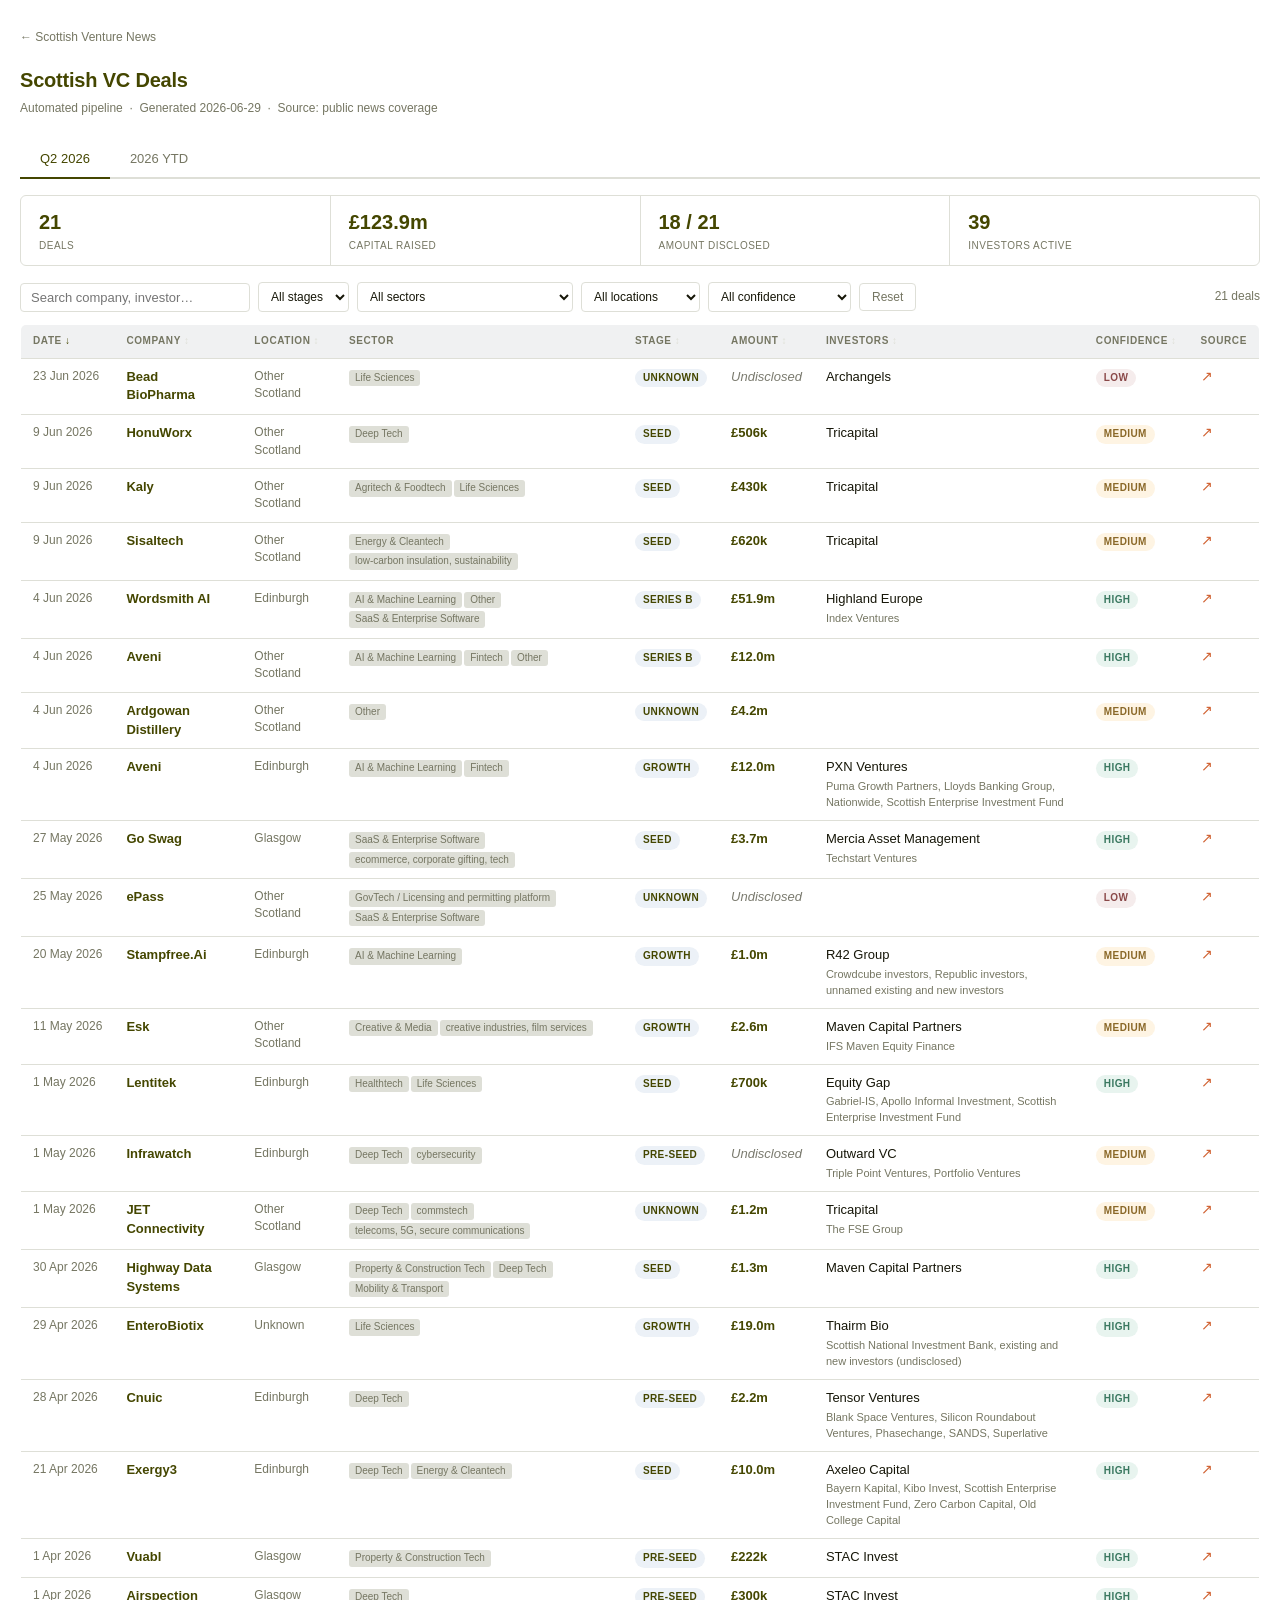
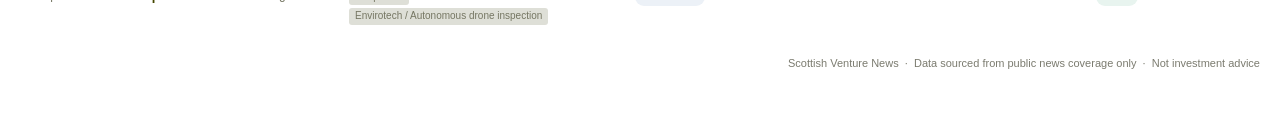
==== commit 67917ea5: "favicon retore" ====
--- a/docs/deals/index.html
+++ b/docs/deals/index.html
@@ -3,6 +3,7 @@
 <head>
   <meta charset="utf-8">
   <meta name="viewport" content="width=device-width, initial-scale=1">
+  <link rel="icon" type="image/x-icon" href="../favicon.ico">
   <title>Scottish Venture News — Deal Table</title>
   <link rel="stylesheet" href="../assets/style.css">
   <style>
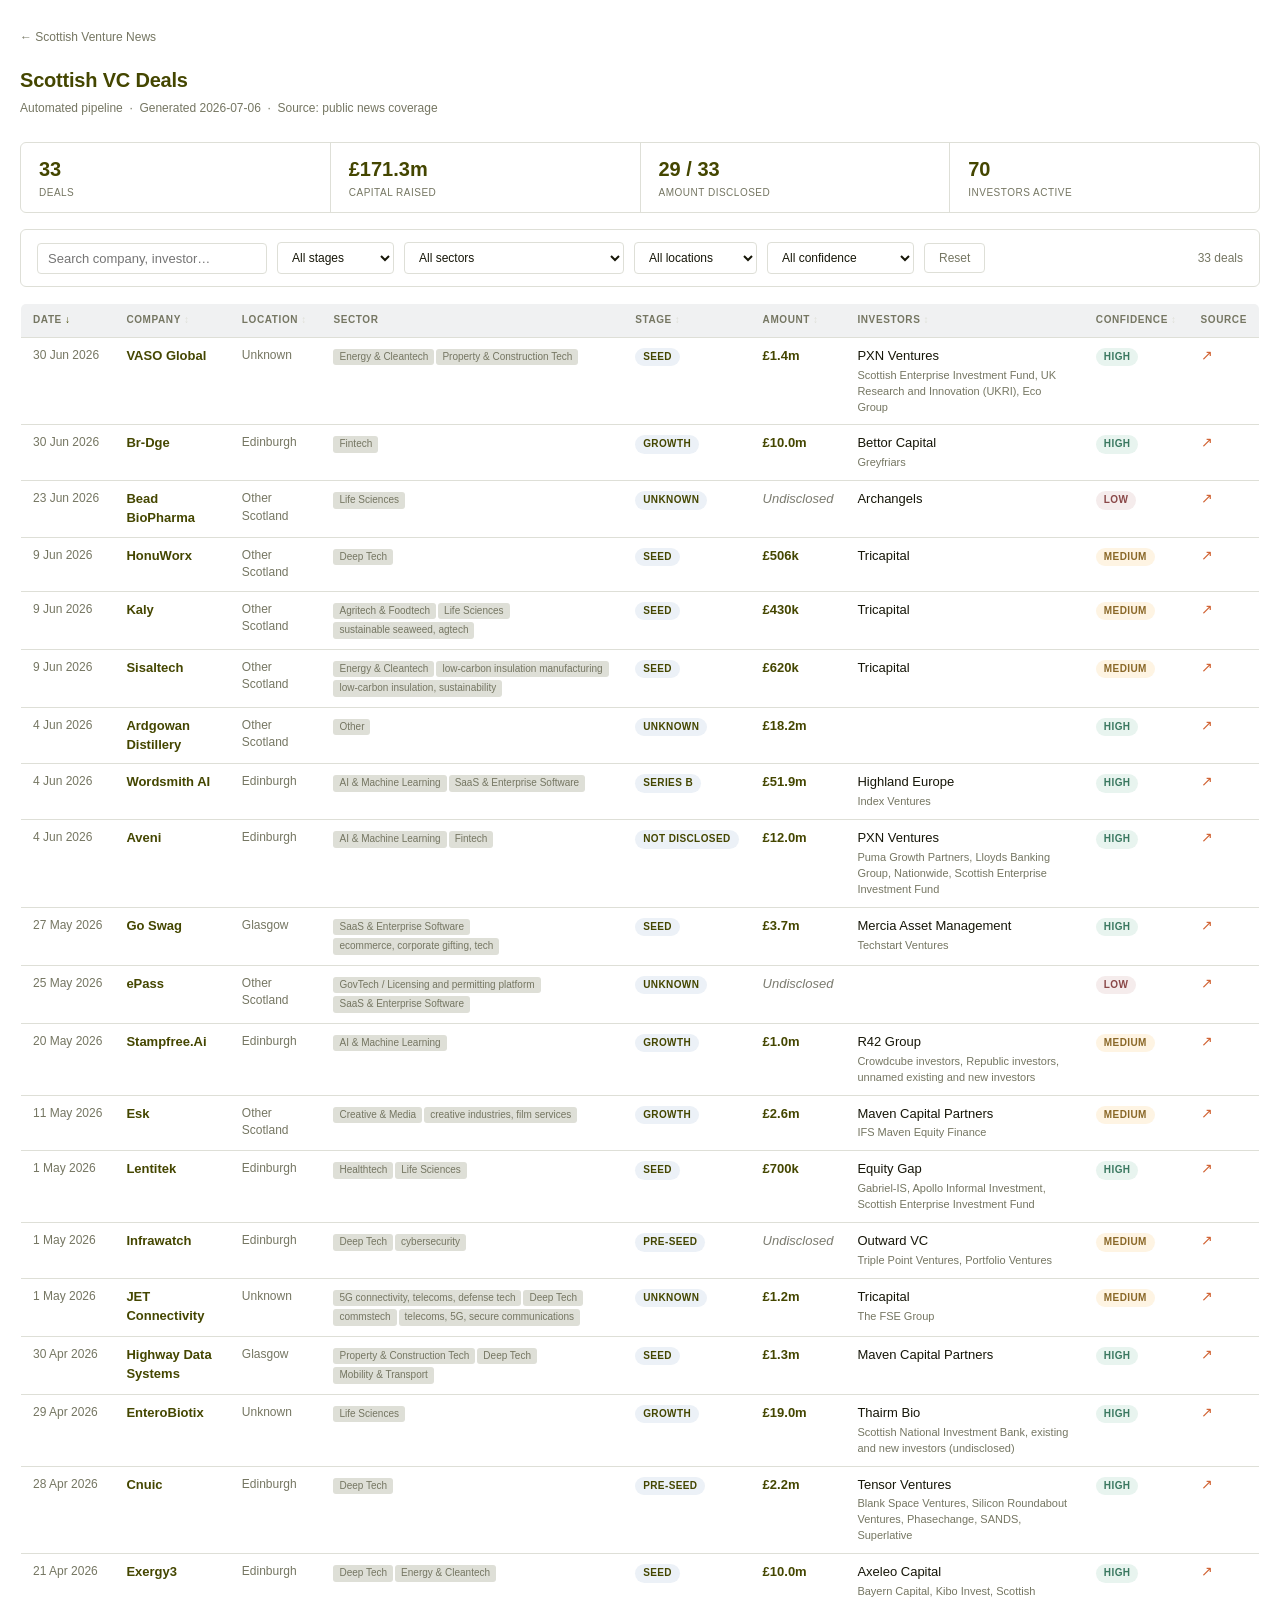
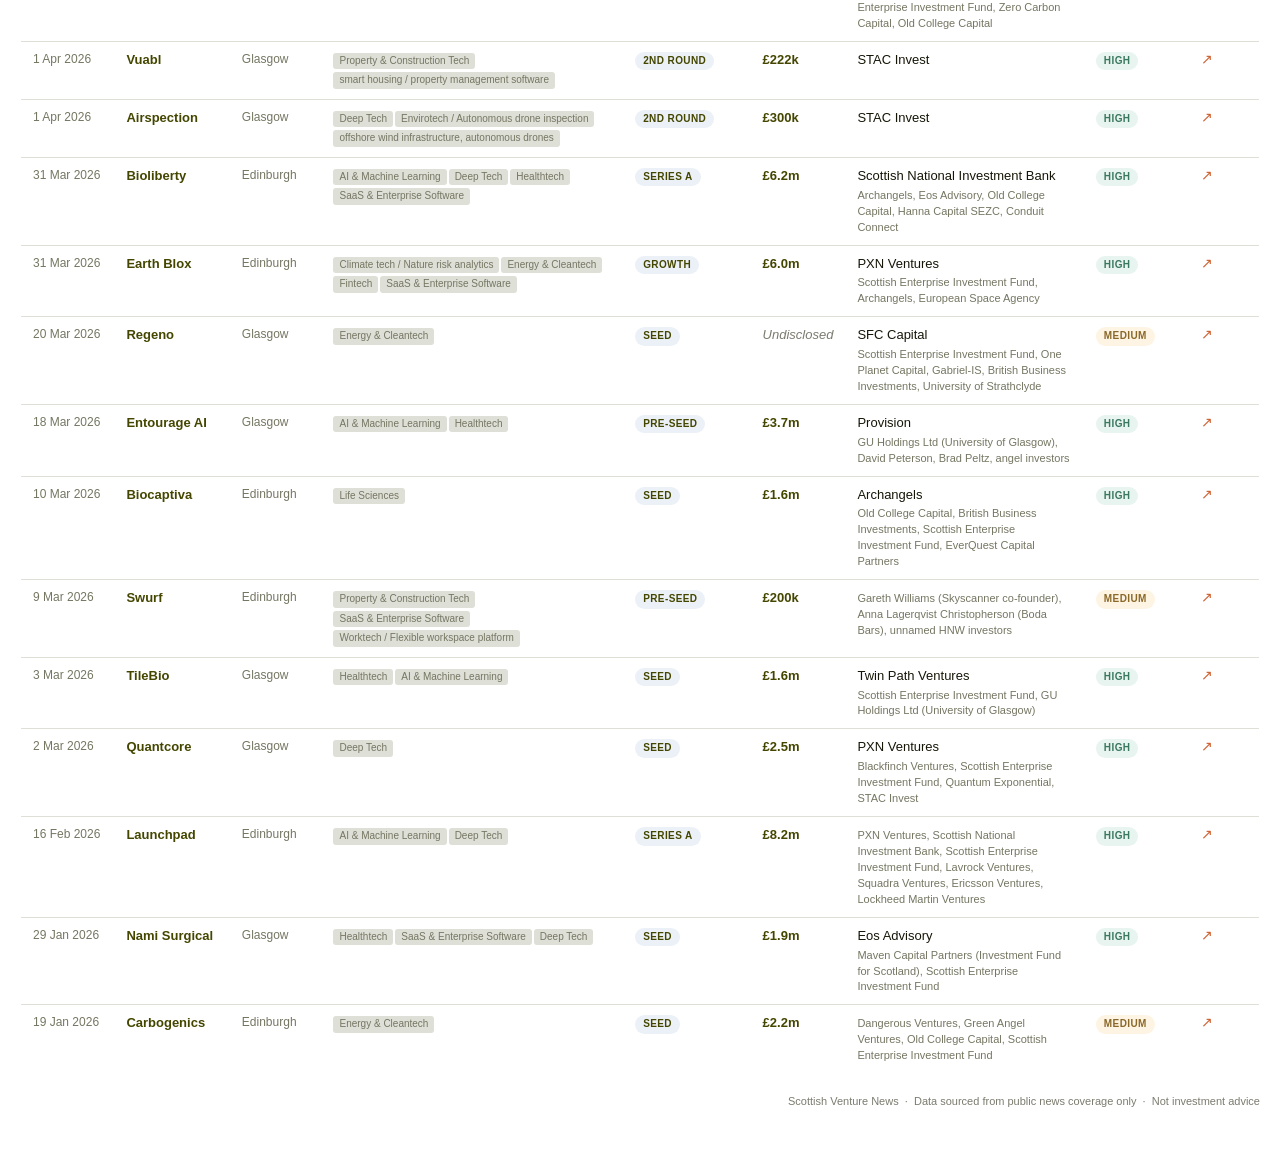
==== commit cd25c8a1: "Weekly report: 2026-07-06" ====
--- a/docs/deals/index.html
+++ b/docs/deals/index.html
@@ -6,126 +6,7 @@
   <link rel="icon" type="image/x-icon" href="../favicon.ico">
   <title>Scottish Venture News — Deal Table</title>
   <link rel="stylesheet" href="../assets/style.css">
-  <style>
-    body { font-size: 13px; line-height: 1.45; }
-    a { color: inherit; text-decoration: none; }
-
-    .container { max-width: 1280px; margin: 0 auto; padding: 28px 20px 48px; }
-
-    /* ── tabs ── */
-    .tabs {
-      display: flex;
-      gap: 0;
-      margin-bottom: 16px;
-      border-bottom: 2px solid var(--light-grey);
-    }
-    .tab {
-      padding: 8px 20px;
-      cursor: pointer;
-      color: var(--slate);
-      font-size: 13px;
-      font-weight: 500;
-      border-bottom: 2px solid transparent;
-      margin-bottom: -2px;
-      transition: color 0.1s;
-    }
-    .tab.active { color: var(--navy); border-bottom-color: var(--navy); }
-    .tab:hover:not(.active) { color: var(--ink); }
-
-    /* ── stats bar ── */
-    .stats-bar { margin-bottom: 16px; }
-
-    /* ── controls ── */
-    .controls {
-      display: flex;
-      flex-wrap: wrap;
-      align-items: center;
-      gap: 8px;
-      margin-bottom: 12px;
-    }
-    .controls input[type="text"] {
-      padding: 6px 10px;
-      border: 1px solid var(--light-grey);
-      border-radius: 4px;
-      font-size: 13px;
-      width: 230px;
-      background: var(--white);
-      outline: none;
-    }
-    .controls input[type="text"]:focus { border-color: var(--blue); }
-    .controls select {
-      padding: 6px 8px;
-      border: 1px solid var(--light-grey);
-      border-radius: 4px;
-      font-size: 12px;
-      color: var(--ink);
-      background: var(--white);
-      cursor: pointer;
-      outline: none;
-    }
-    .controls select:focus { border-color: var(--blue); }
-    .btn-reset {
-      padding: 6px 12px;
-      border: 1px solid var(--light-grey);
-      border-radius: 4px;
-      background: var(--white);
-      color: var(--slate);
-      font-size: 12px;
-      cursor: pointer;
-    }
-    .btn-reset:hover { color: var(--ink); border-color: var(--grey); }
-    .result-count { color: var(--slate); font-size: 12px; margin-left: auto; }
-
-    /* ── table ── */
-    table { min-width: 860px; }
-    thead th {
-      padding: 9px 12px;
-      background: #F0F1F2;
-      white-space: nowrap;
-      cursor: pointer;
-      user-select: none;
-    }
-    thead th:last-child { cursor: default; }
-    thead th:hover:not(:last-child) { color: var(--navy); }
-    .sort-icon { color: var(--light-grey); margin-left: 3px; font-style: normal; }
-    th.sort-asc .sort-icon, th.sort-desc .sort-icon { color: var(--navy); }
-    tbody tr { transition: background 0.08s; }
-    tbody tr:hover { background: #F4F5F6; }
-
-    /* ── cell styles ── */
-    .date { color: var(--slate); white-space: nowrap; font-size: 12px; }
-    .company-name { font-weight: 600; color: var(--navy); }
-    .headline { font-size: 11px; color: var(--grey); margin-top: 2px; line-height: 1.35; max-width: 260px; }
-    .location { color: var(--slate); font-size: 12px; }
-    .badge {
-      display: inline-block;
-      padding: 2px 8px;
-      border-radius: 10px;
-      font-size: 10px;
-      font-weight: 600;
-      text-transform: uppercase;
-      letter-spacing: 0.04em;
-      white-space: nowrap;
-    }
-    .badge-stage { background: #ECF1F7; color: var(--navy); }
-    .badge-high   { background: #E8F4EF; color: #3A7860; }
-    .badge-medium { background: #FEF4E3; color: #8A6828; }
-    .badge-low    { background: #F5ECEC; color: #8A4848; }
-    .amount { font-weight: 600; color: var(--navy); white-space: nowrap; }
-    .amount-undisclosed { color: var(--grey); font-style: italic; white-space: nowrap; }
-    .lead-investor { font-weight: 500; }
-    .other-investors { color: var(--slate); font-size: 11px; margin-top: 2px; }
-    .source-link {
-      color: var(--blue);
-      font-size: 14px;
-      display: inline-block;
-      line-height: 1;
-    }
-    .source-link:hover { color: var(--navy); }
-
-    /* ── footer ── */
-    footer { margin-top: 20px; }
-  </style>
+  <link rel="stylesheet" href="../assets/deals.css">
 </head>
 <body>
 <div class="container">
@@ -136,11 +17,6 @@
     <h1>Scottish VC Deals</h1>
     <p>Automated pipeline &nbsp;·&nbsp; Generated <span id="generated-date">—</span> &nbsp;·&nbsp; Source: public news coverage</p>
   </header>
-
-  <div class="tabs">
-    <div class="tab active" data-window="quarter" id="tab-quarter">—</div>
-    <div class="tab" data-window="ytd" id="tab-ytd">—</div>
-  </div>
 
   <div class="stats-bar">
     <div class="stat">
@@ -203,237 +79,7 @@
   <footer>Scottish Venture News &nbsp;·&nbsp; Data sourced from public news coverage only &nbsp;·&nbsp; Not investment advice</footer>
 
 </div>
-<script>
-let DATA = null;
-let currentWindow = "quarter";
-let sortCol = "announcement_date";
-let sortDir = -1;
-let searchQuery = "";
-let filterStage = "";
-let filterSector = "";
-let filterLocation = "";
-let filterConfidence = "";
-
-const MONTHS = ["Jan","Feb","Mar","Apr","May","Jun","Jul","Aug","Sep","Oct","Nov","Dec"];
-
-function fmtDate(d) {
-  if (!d) return "";
-  const [y, m, day] = d.split("-");
-  return `${parseInt(day)} ${MONTHS[+m - 1]} ${y}`;
-}
-
-function fmtAmount(m) {
-  if (m === null || m === undefined) return null;
-  if (m >= 1000) return "£" + (m / 1000).toFixed(1) + "bn";
-  if (m >= 1) return "£" + m.toFixed(1) + "m";
-  return "£" + Math.round(m * 1000) + "k";
-}
-
-function getDeals() {
-  return currentWindow === "quarter" ? DATA.quarter_deals : DATA.ytd_deals;
-}
-
-function populateFilters() {
-  const all = DATA.ytd_deals;
-  const stages = [...new Set(all.map(d => d.round_type).filter(Boolean))].sort();
-  const sectors = [...new Set(all.flatMap(d => d.company_sectors || []))].sort();
-  const locs = [...new Set(all.map(d => d.company_location).filter(Boolean))].sort();
-
-  const stageEl = document.getElementById("filter-stage");
-  stages.forEach(s => stageEl.append(new Option(s, s)));
-
-  const sectorEl = document.getElementById("filter-sector");
-  sectors.forEach(s => sectorEl.append(new Option(s.length > 30 ? s.slice(0, 28) + "…" : s, s)));
-
-  const locEl = document.getElementById("filter-location");
-  locs.forEach(l => locEl.append(new Option(l, l)));
-}
-
-function applyFilters(deals) {
-  const q = searchQuery.toLowerCase();
-  return deals.filter(d => {
-    if (filterStage && d.round_type !== filterStage) return false;
-    if (filterSector && !(d.company_sectors || []).includes(filterSector)) return false;
-    if (filterLocation && d.company_location !== filterLocation) return false;
-    if (filterConfidence && d.confidence !== filterConfidence) return false;
-    if (q) {
-      const hay = [
-        d.company_name, d.company_location,
-        (d.company_sectors || []).join(" "),
-        (d.investors || []).join(" "),
-        d.headline,
-      ].join(" ").toLowerCase();
-      if (!hay.includes(q)) return false;
-    }
-    return true;
-  });
-}
-
-function applySort(deals) {
-  return [...deals].sort((a, b) => {
-    let va = a[sortCol], vb = b[sortCol];
-    if (sortCol === "amount_gbp_millions") {
-      va = va ?? -1; vb = vb ?? -1;
-    } else {
-      va = (Array.isArray(va) ? va.join(",") : va ?? "").toString();
-      vb = (Array.isArray(vb) ? vb.join(",") : vb ?? "").toString();
-    }
-    if (va < vb) return -sortDir;
-    if (va > vb) return sortDir;
-    return 0;
-  });
-}
-
-function updateStats(filtered) {
-  const disclosed = filtered.filter(d => d.amount_gbp_millions != null);
-  const capital = disclosed.reduce((s, d) => s + d.amount_gbp_millions, 0);
-  const investors = new Set(filtered.flatMap(d => d.investors || []));
-
-  document.getElementById("stat-deals").textContent = filtered.length;
-  document.getElementById("stat-capital").textContent = disclosed.length ? fmtAmount(capital) : "—";
-  document.getElementById("stat-disclosed").textContent = disclosed.length + " / " + filtered.length;
-  document.getElementById("stat-investors").textContent = investors.size;
-}
-
-function updateSortHeaders() {
-  document.querySelectorAll("thead th[data-col]").forEach(th => {
-    th.classList.remove("sort-asc", "sort-desc");
-    const icon = th.querySelector(".sort-icon");
-    if (th.dataset.col === sortCol) {
-      th.classList.add(sortDir === 1 ? "sort-asc" : "sort-desc");
-      if (icon) icon.textContent = sortDir === 1 ? "↑" : "↓";
-    } else {
-      if (icon) icon.textContent = "↕";
-    }
-  });
-}
-
-function render() {
-  const deals = getDeals();
-  const filtered = applyFilters(deals);
-  const sorted = applySort(filtered);
-
-  updateStats(filtered);
-  updateSortHeaders();
-
-  const count = document.getElementById("result-count");
-  count.textContent = filtered.length === deals.length
-    ? deals.length + " deal" + (deals.length !== 1 ? "s" : "")
-    : filtered.length + " of " + deals.length + " deals";
-
-  const tbody = document.getElementById("deals-tbody");
-  const noResults = document.getElementById("no-results");
-
-  if (sorted.length === 0) {
-    tbody.innerHTML = "";
-    noResults.style.display = "block";
-    return;
-  }
-  noResults.style.display = "none";
-
-  const confClass = { high: "badge-high", medium: "badge-medium", low: "badge-low" };
-
-  tbody.innerHTML = sorted.map(d => {
-    const amt = fmtAmount(d.amount_gbp_millions);
-    const amtHtml = amt
-      ? `<span class="amount">${amt}</span>`
-      : `<span class="amount-undisclosed">Undisclosed</span>`;
-
-    const sectorHtml = (d.company_sectors || [])
-      .map(s => `<span class="sector-tag">${s}</span>`).join("");
-
-    const others = (d.investors || []).filter(i => i !== d.lead_investor);
-    const investHtml = [
-      d.lead_investor ? `<span class="lead-investor">${d.lead_investor}</span>` : "",
-      others.length ? `<div class="other-investors">${others.join(", ")}</div>` : "",
-    ].filter(Boolean).join("");
-
-    const conf = d.confidence || "medium";
-    const confLabel = conf.charAt(0).toUpperCase() + conf.slice(1);
-    const cc = confClass[conf] || "badge-medium";
-
-    const srcHtml = d.source_url
-      ? `<a href="${d.source_url}" target="_blank" rel="noopener" class="source-link" title="${d.headline}">↗</a>`
-      : "";
-
-    return `<tr>
-      <td class="date">${fmtDate(d.announcement_date)}</td>
-      <td>
-        <div class="company-name">${d.company_name}</div>
-      </td>
-      <td class="location">${d.company_location}</td>
-      <td>${sectorHtml}</td>
-      <td><span class="badge badge-stage">${d.round_type}</span></td>
-      <td>${amtHtml}</td>
-      <td>${investHtml}</td>
-      <td><span class="badge ${cc}">${confLabel}</span></td>
-      <td>${srcHtml}</td>
-    </tr>`;
-  }).join("");
-}
-
-// ── wire up events ──
-document.querySelectorAll(".tab").forEach(tab => {
-  tab.addEventListener("click", () => {
-    currentWindow = tab.dataset.window;
-    document.querySelectorAll(".tab").forEach(t => t.classList.toggle("active", t === tab));
-    render();
-  });
-});
-
-document.getElementById("search").addEventListener("input", e => {
-  searchQuery = e.target.value;
-  render();
-});
-
-[["filter-stage",      v => filterStage      = v],
- ["filter-sector",     v => filterSector     = v],
- ["filter-location",   v => filterLocation   = v],
- ["filter-confidence", v => filterConfidence = v]].forEach(([id, setter]) => {
-  document.getElementById(id).addEventListener("change", e => {
-    setter(e.target.value);
-    render();
-  });
-});
-
-document.getElementById("btn-reset").addEventListener("click", () => {
-  document.getElementById("search").value = "";
-  ["filter-stage","filter-sector","filter-location","filter-confidence"]
-    .forEach(id => document.getElementById(id).value = "");
-  searchQuery = filterStage = filterSector = filterLocation = filterConfidence = "";
-  render();
-});
-
-document.querySelectorAll("thead th[data-col]").forEach(th => {
-  th.addEventListener("click", () => {
-    const col = th.dataset.col;
-    if (col === sortCol) {
-      sortDir *= -1;
-    } else {
-      sortCol = col;
-      sortDir = (col === "announcement_date" || col === "amount_gbp_millions") ? -1 : 1;
-    }
-    render();
-  });
-});
-
-// ── bootstrap: fetch data then initialise ──
-fetch("deals.json")
-  .then(r => { if (!r.ok) throw new Error("HTTP " + r.status); return r.json(); })
-  .then(data => {
-    DATA = data;
-    document.title = "Scottish VC Deals — " + data.quarter_label + " / " + data.year + " YTD";
-    document.getElementById("tab-quarter").textContent = data.quarter_label;
-    document.getElementById("tab-ytd").textContent = data.year + " YTD";
-    document.getElementById("generated-date").textContent = data.generated;
-    document.getElementById("status-wrap").style.display = "none";
-    document.getElementById("table-wrap").style.display = "";
-    populateFilters();
-    render();
-  })
-  .catch(err => {
-    document.getElementById("status-wrap").textContent = "Failed to load deal data (" + err.message + ").";
-  });
-</script>
+<script src="../assets/common.js"></script>
+<script src="../assets/deals.js"></script>
 </body>
 </html>
--- a/docs/assets/style.css
+++ b/docs/assets/style.css
@@ -1,8 +1,8 @@
 /* Shared styles for docs/*.html (Stages 6-8: deal table, investor directory,
    sources page, landing page). Only rules that are identical (or near-identical,
    modulo a spacing override) across those pages live here — page-specific layout
-   (nav cards, tabs, controls, badges, profile cards, report body, etc.) stays
-   inline in each generator's own <style> block. */
+   (nav cards, tabs, badges, profile cards, report body, etc.) stays in each
+   page's own docs/assets/<page>.css. */
 
 :root {
   --navy:       oklch(0.380 0.085 112);
@@ -62,6 +62,33 @@
   margin: 1px 2px 1px 0; white-space: nowrap;
 }
 
+/* ── controls (search/filter toolbar) ── */
+.controls {
+  display: flex; flex-wrap: wrap; align-items: center; gap: 10px;
+  background: var(--white); border: 1px solid var(--light-grey); border-radius: 6px;
+  padding: 12px 16px; margin-bottom: 16px;
+}
+.controls input[type="text"] {
+  padding: 7px 10px; border: 1px solid var(--light-grey); border-radius: 4px;
+  font-size: 13px; width: 230px; background: var(--white); outline: none;
+}
+.controls input[type="text"]:focus { border-color: var(--blue); }
+.controls select {
+  padding: 7px 10px; border: 1px solid var(--light-grey); border-radius: 4px;
+  font-size: 12px; color: var(--ink); background: var(--white); cursor: pointer; outline: none;
+}
+.controls select:focus { border-color: var(--blue); }
+.btn-reset {
+  padding: 7px 14px; border: 1px solid var(--light-grey); border-radius: 4px;
+  background: var(--white); color: var(--slate); font-size: 12px; cursor: pointer;
+}
+.btn-reset:hover { color: var(--ink); border-color: var(--grey); }
+.result-count { color: var(--slate); font-size: 12px; margin-left: auto; }
+
+/* ── sort icons ── */
+.sort-icon { color: var(--light-grey); margin-left: 3px; font-style: normal; }
+th.sort-asc .sort-icon, th.sort-desc .sort-icon { color: var(--navy); }
+
 /* ── status states ── */
 .status-msg, .no-results {
   text-align: center; padding: 48px 24px; color: var(--grey);
--- a/docs/assets/deals.css
+++ b/docs/assets/deals.css
@@ -0,0 +1,60 @@
+/* Deal table (docs/deals/index.html) — page-specific styles.
+   Shared component styles (stat bar, table shell, controls, sort icons,
+   status/no-results, footer, back-link) live in style.css; only this page's
+   own layout (cell/badge styling) lives here. */
+
+body { font-size: 13px; line-height: 1.45; }
+a { color: inherit; text-decoration: none; }
+
+.container { max-width: 1280px; margin: 0 auto; padding: 28px 20px 48px; }
+
+/* ── stats bar ── */
+.stats-bar { margin-bottom: 16px; }
+
+/* ── table ── */
+table { min-width: 860px; }
+thead th {
+  padding: 9px 12px;
+  background: #F0F1F2;
+  white-space: nowrap;
+  cursor: pointer;
+  user-select: none;
+}
+thead th:last-child { cursor: default; }
+thead th:hover:not(:last-child) { color: var(--navy); }
+tbody tr { transition: background 0.08s; }
+tbody tr:hover { background: #F4F5F6; }
+
+/* ── cell styles ── */
+.date { color: var(--slate); white-space: nowrap; font-size: 12px; }
+.company-name { font-weight: 600; color: var(--navy); }
+.headline { font-size: 11px; color: var(--grey); margin-top: 2px; line-height: 1.35; max-width: 260px; }
+.location { color: var(--slate); font-size: 12px; }
+.badge {
+  display: inline-block;
+  padding: 2px 8px;
+  border-radius: 10px;
+  font-size: 10px;
+  font-weight: 600;
+  text-transform: uppercase;
+  letter-spacing: 0.04em;
+  white-space: nowrap;
+}
+.badge-stage { background: #ECF1F7; color: var(--navy); }
+.badge-high   { background: #E8F4EF; color: #3A7860; }
+.badge-medium { background: #FEF4E3; color: #8A6828; }
+.badge-low    { background: #F5ECEC; color: #8A4848; }
+.amount { font-weight: 600; color: var(--navy); white-space: nowrap; }
+.amount-undisclosed { color: var(--grey); font-style: italic; white-space: nowrap; }
+.lead-investor { font-weight: 500; }
+.other-investors { color: var(--slate); font-size: 11px; margin-top: 2px; }
+.source-link {
+  color: var(--blue);
+  font-size: 14px;
+  display: inline-block;
+  line-height: 1;
+}
+.source-link:hover { color: var(--navy); }
+
+/* ── footer ── */
+footer { margin-top: 20px; }
